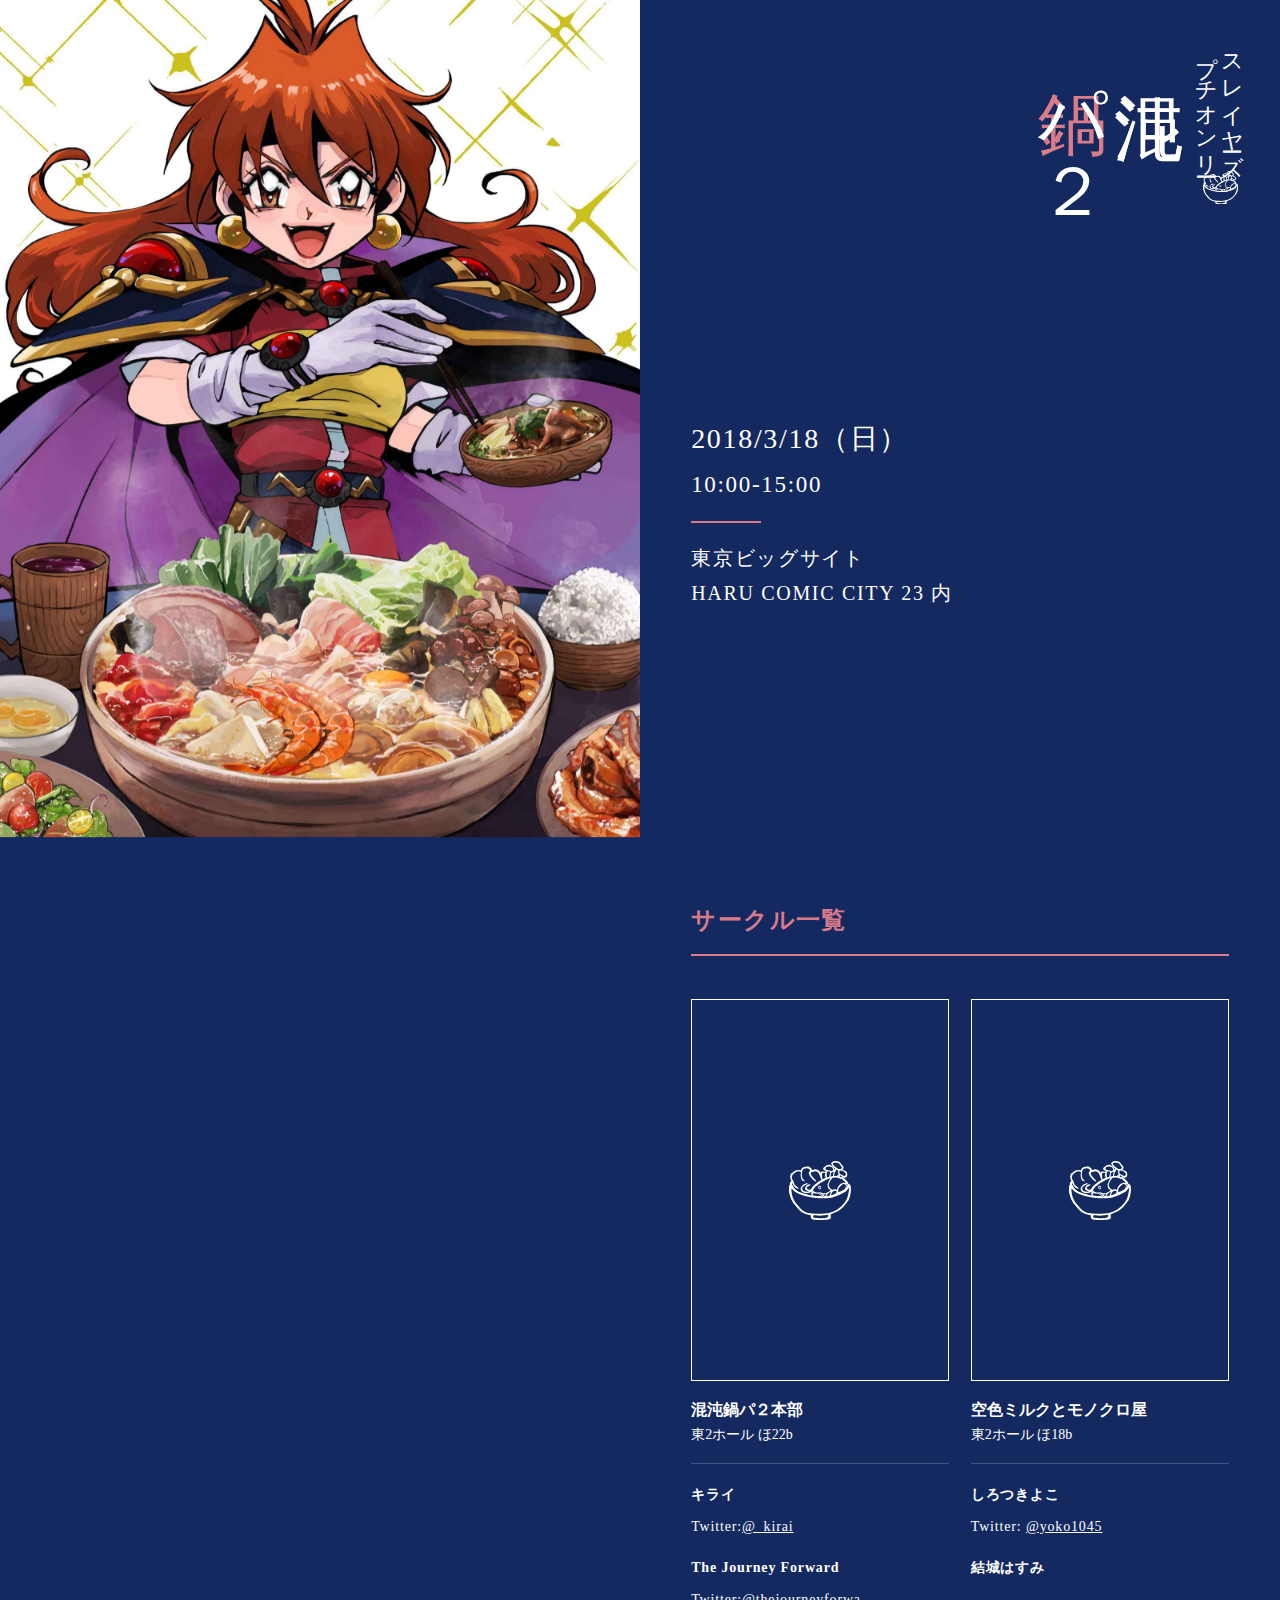
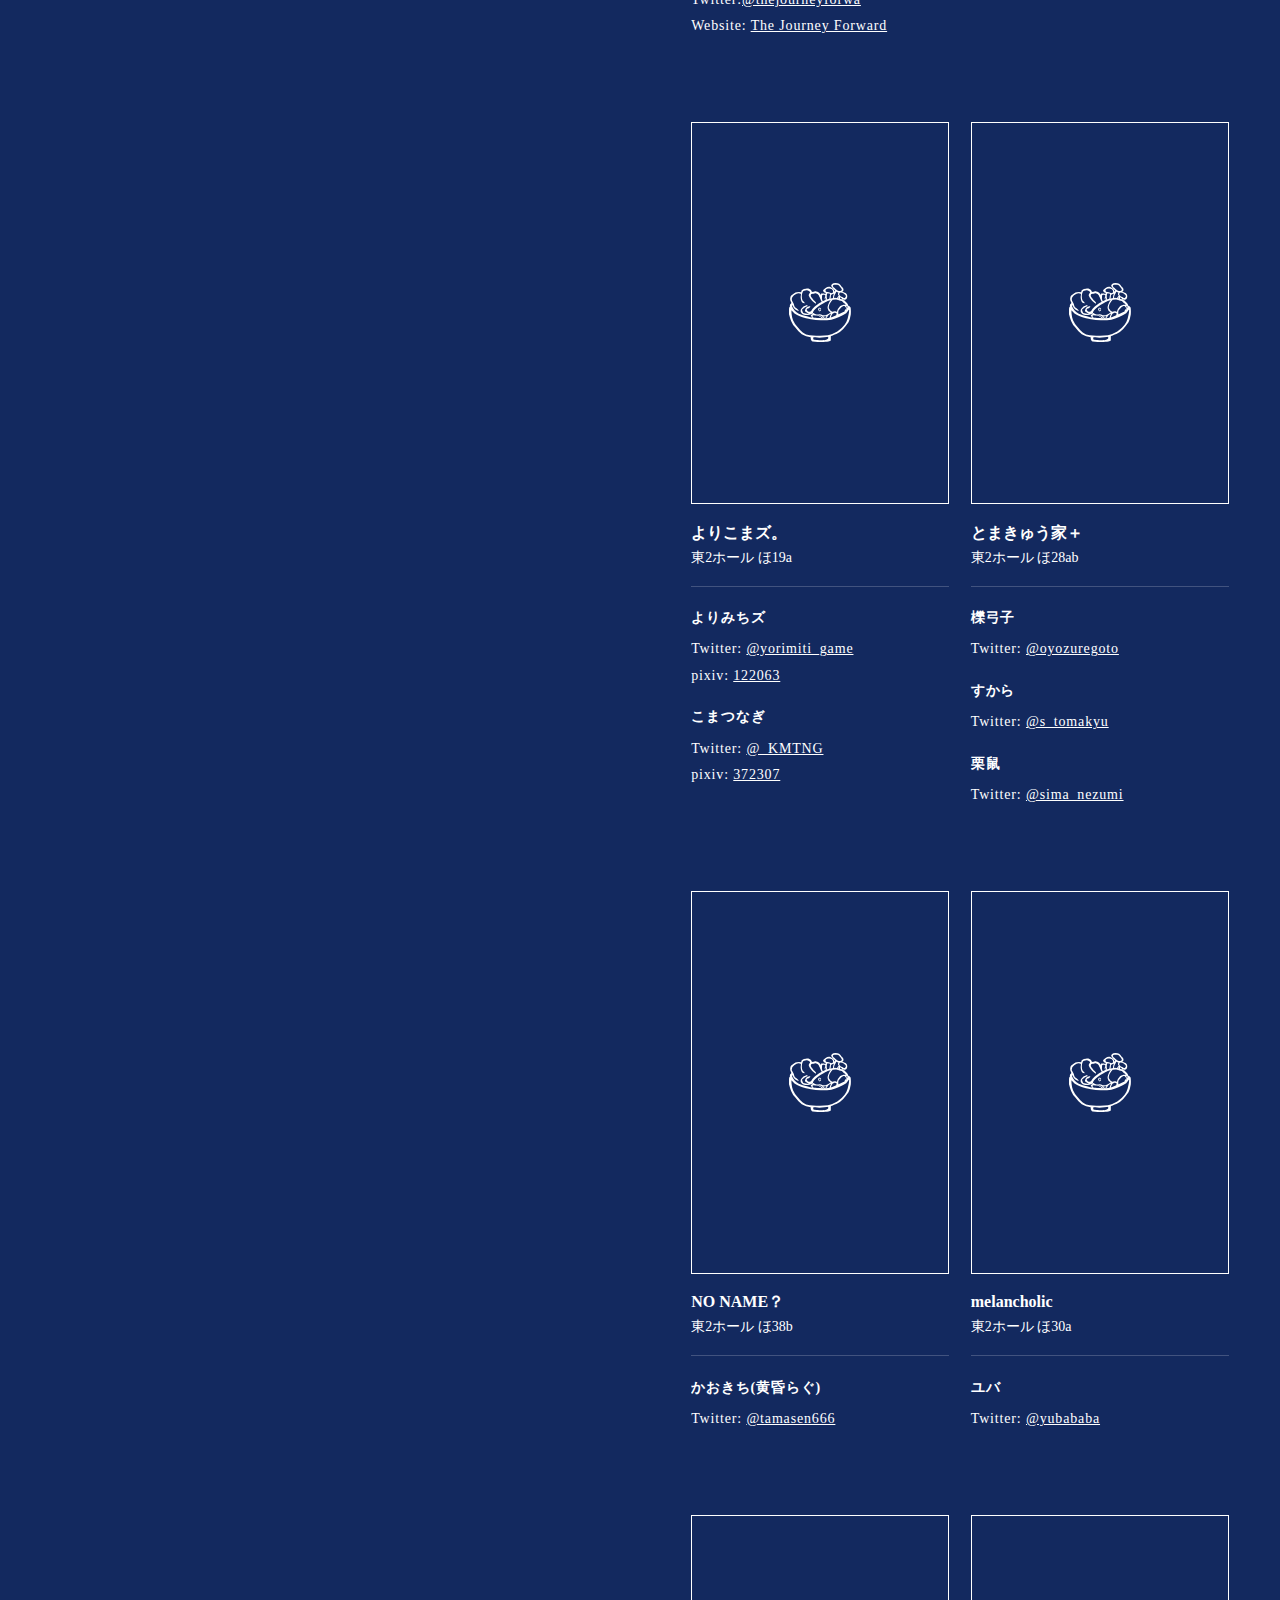
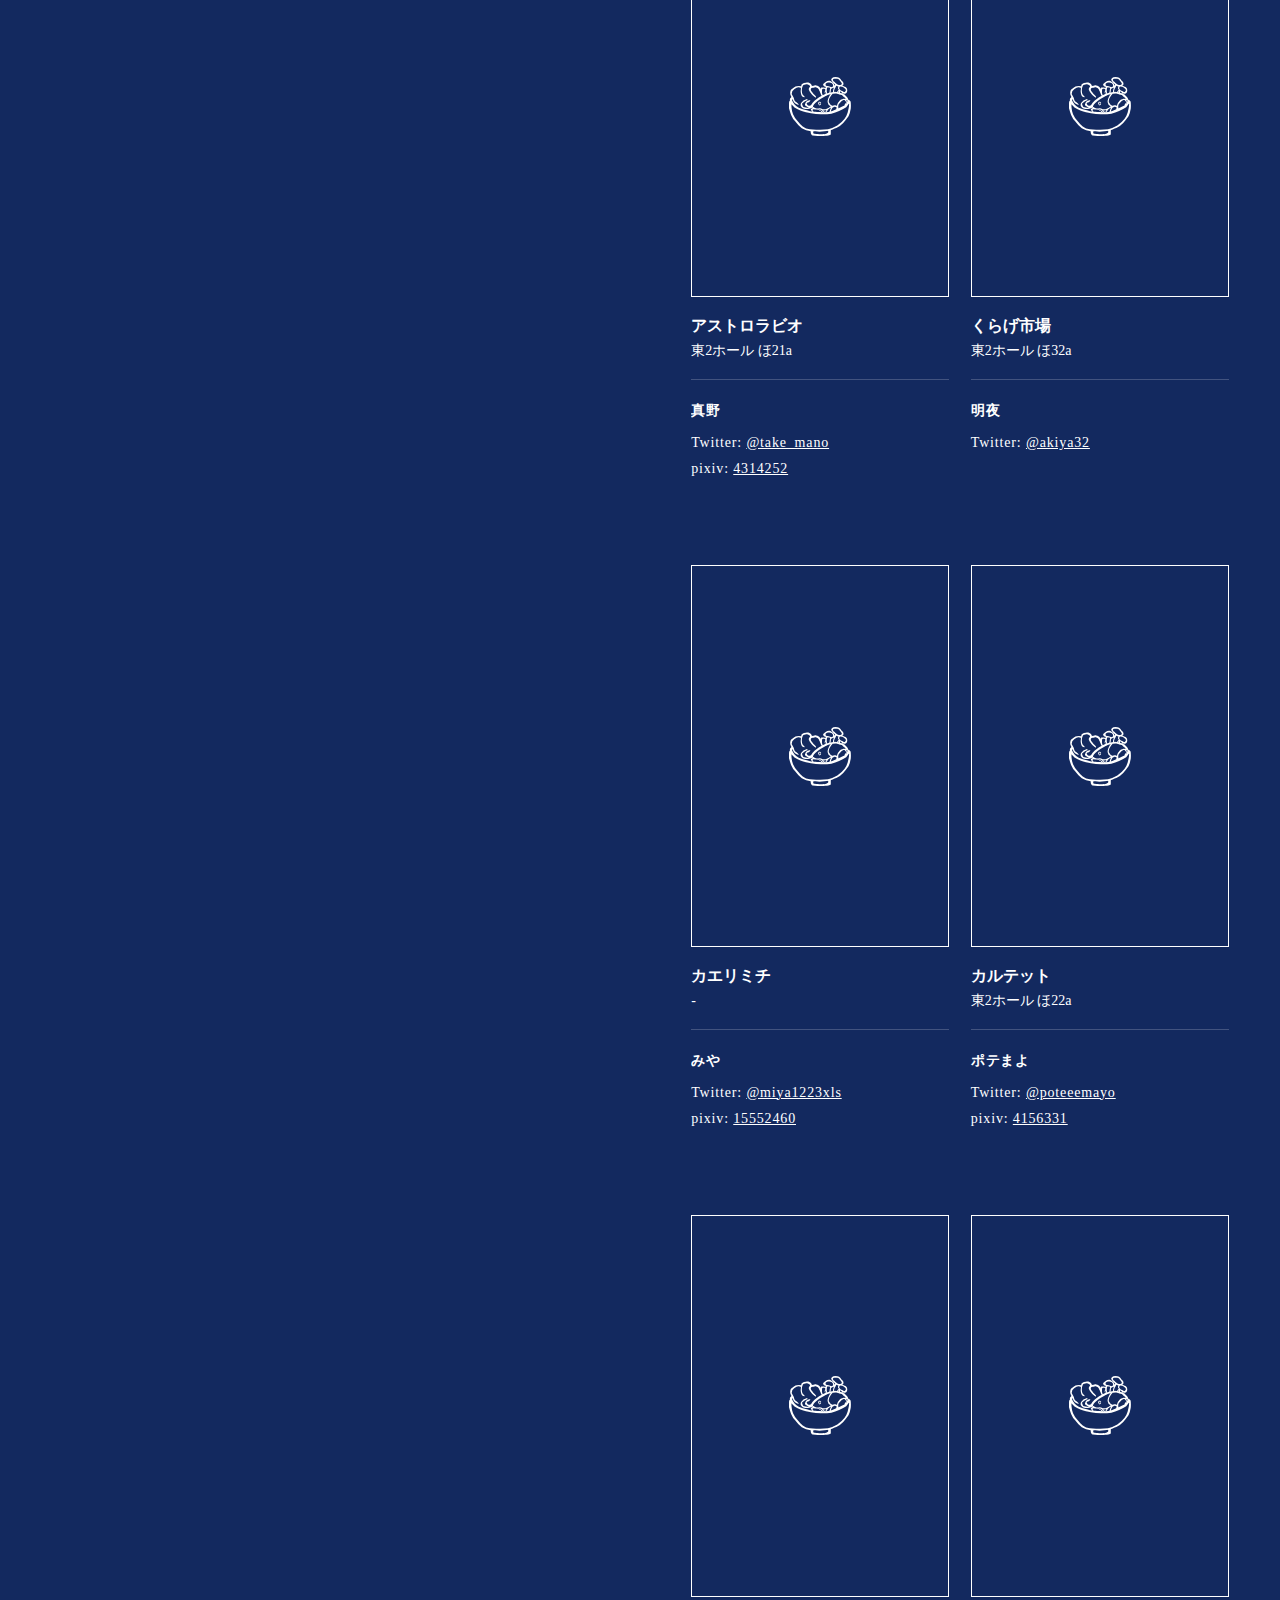
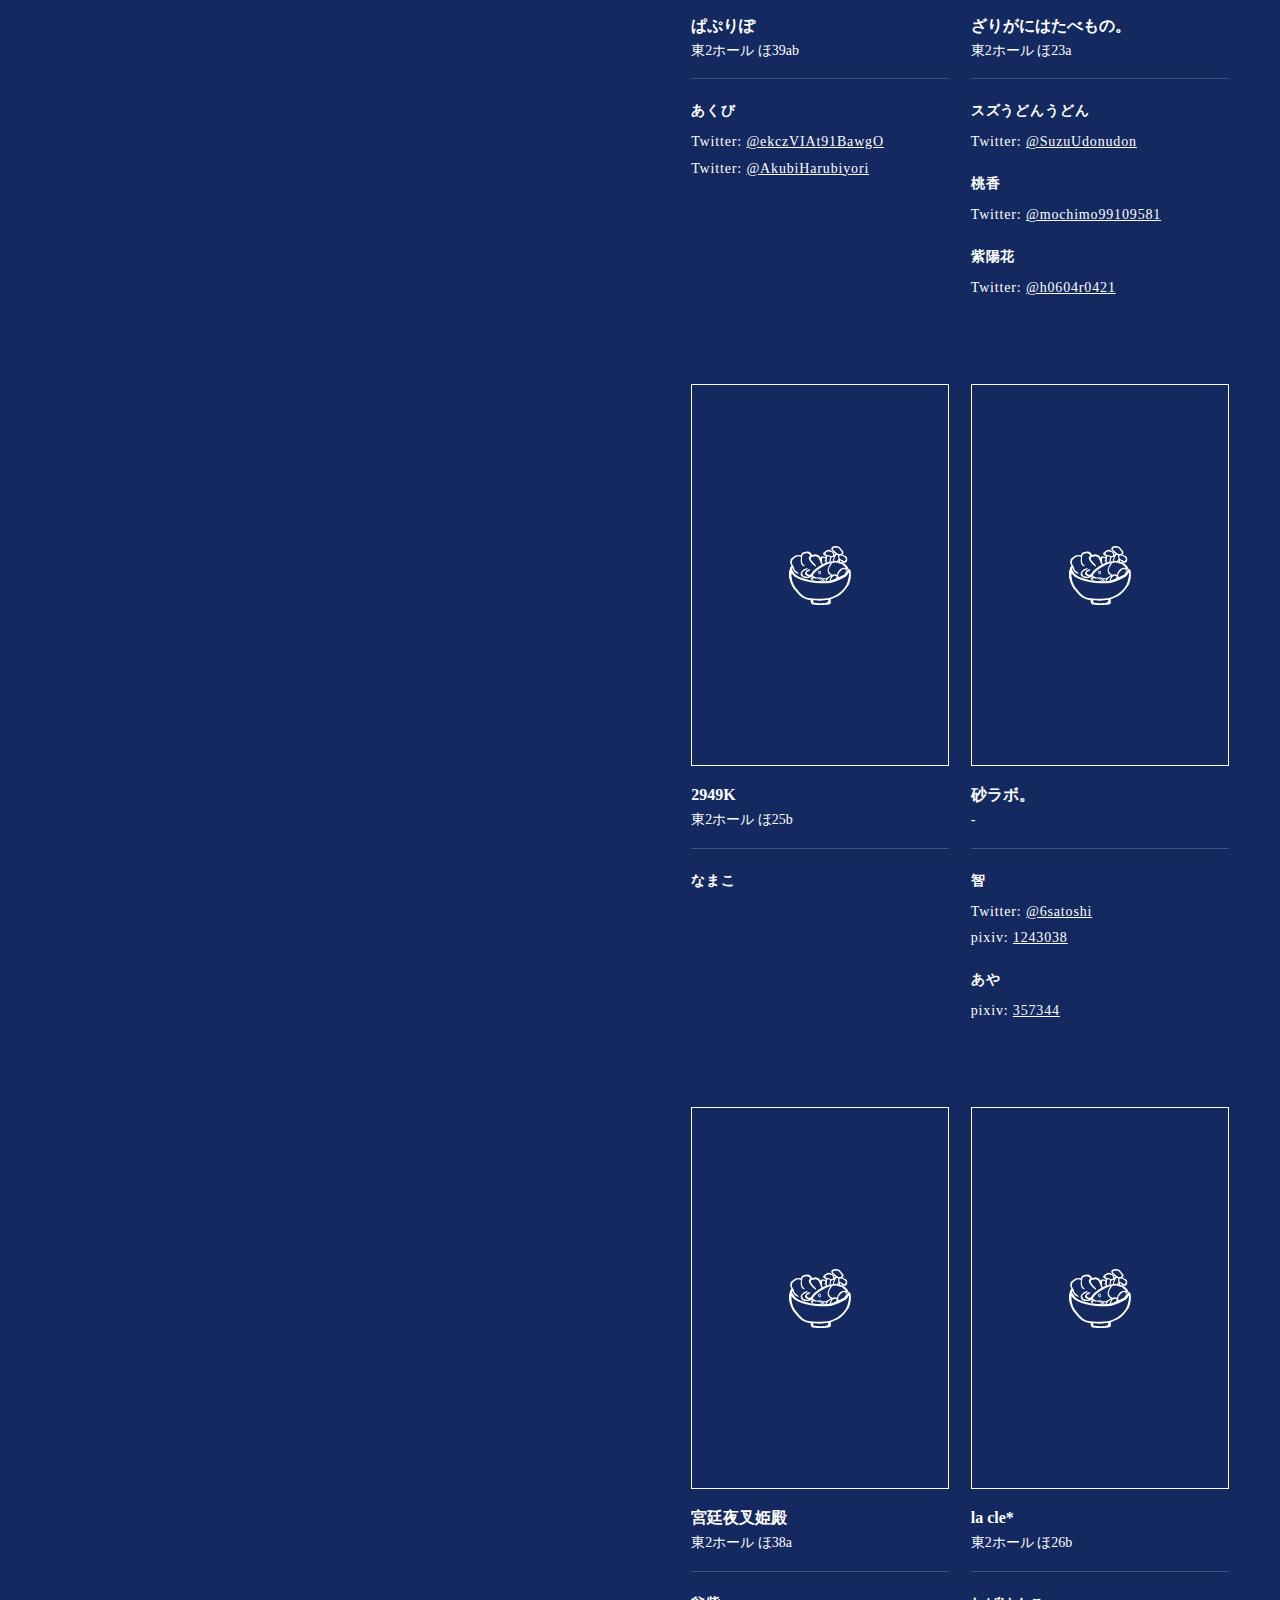
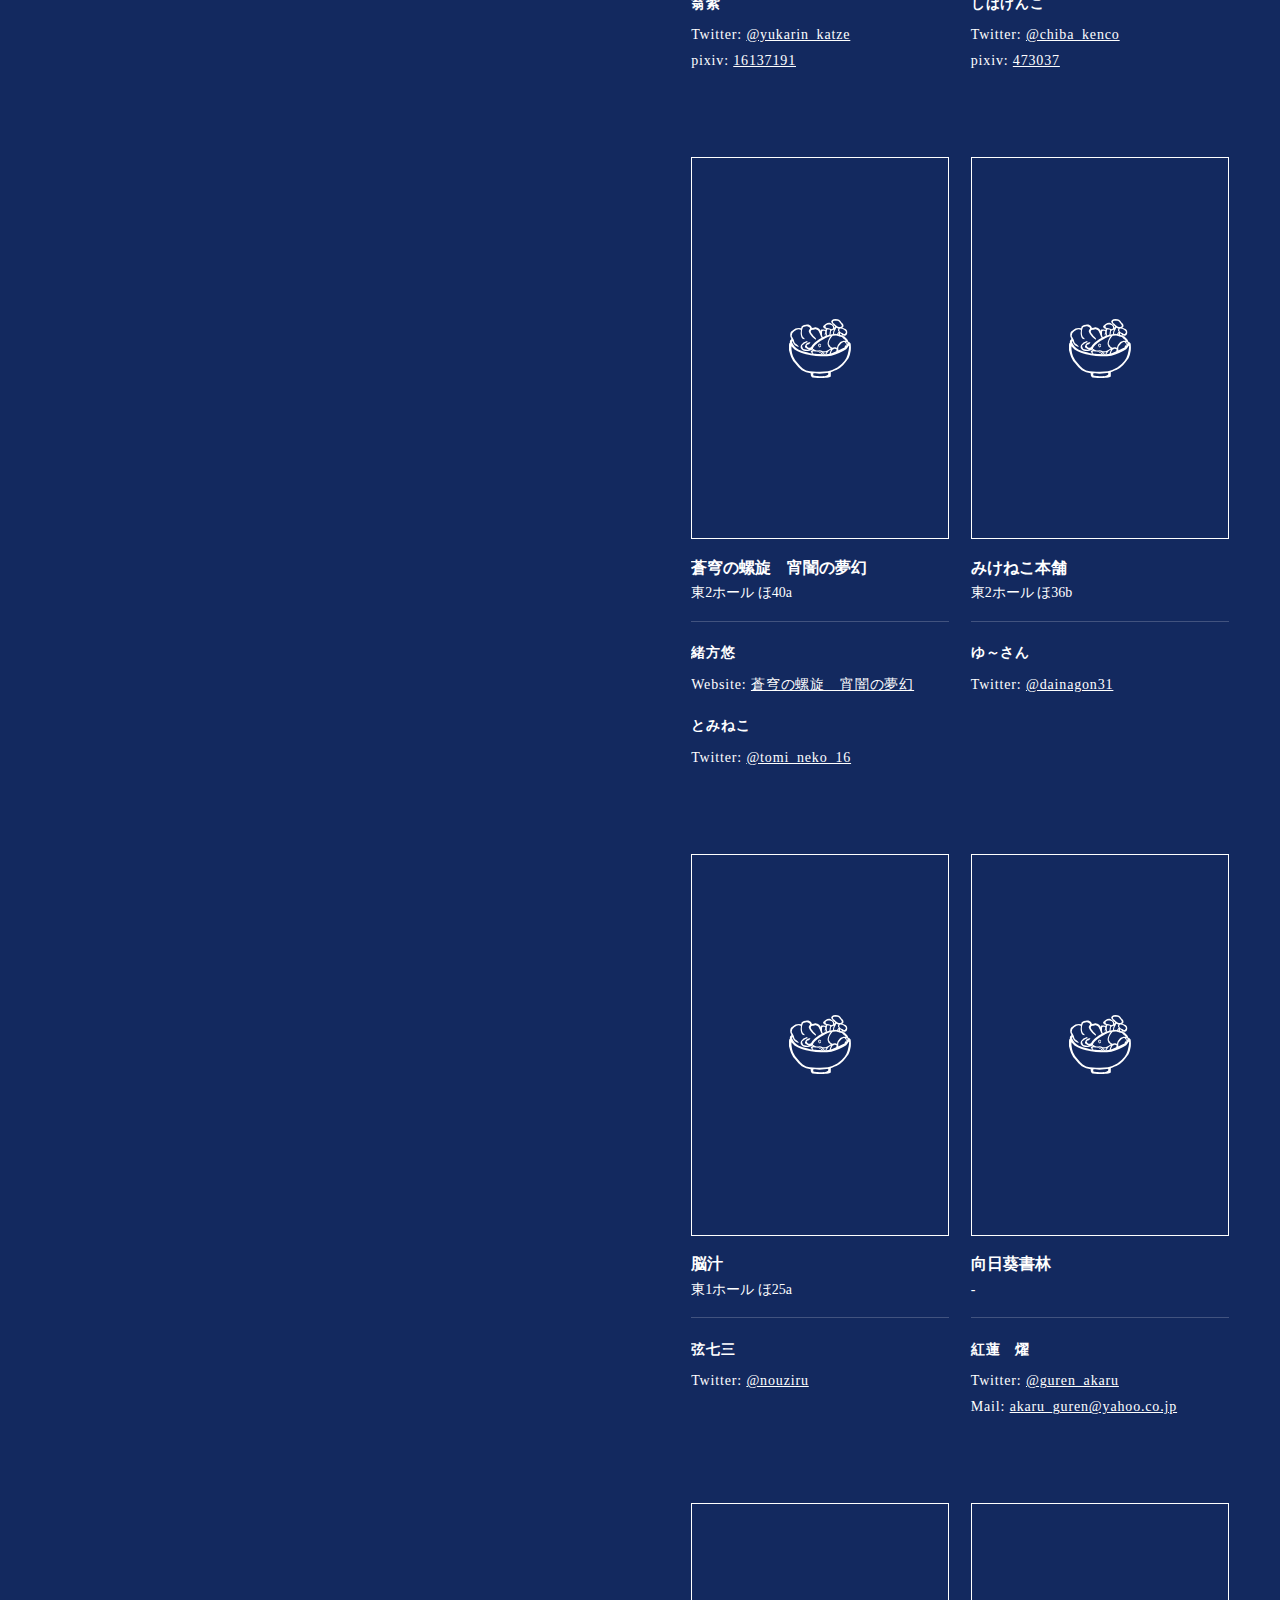
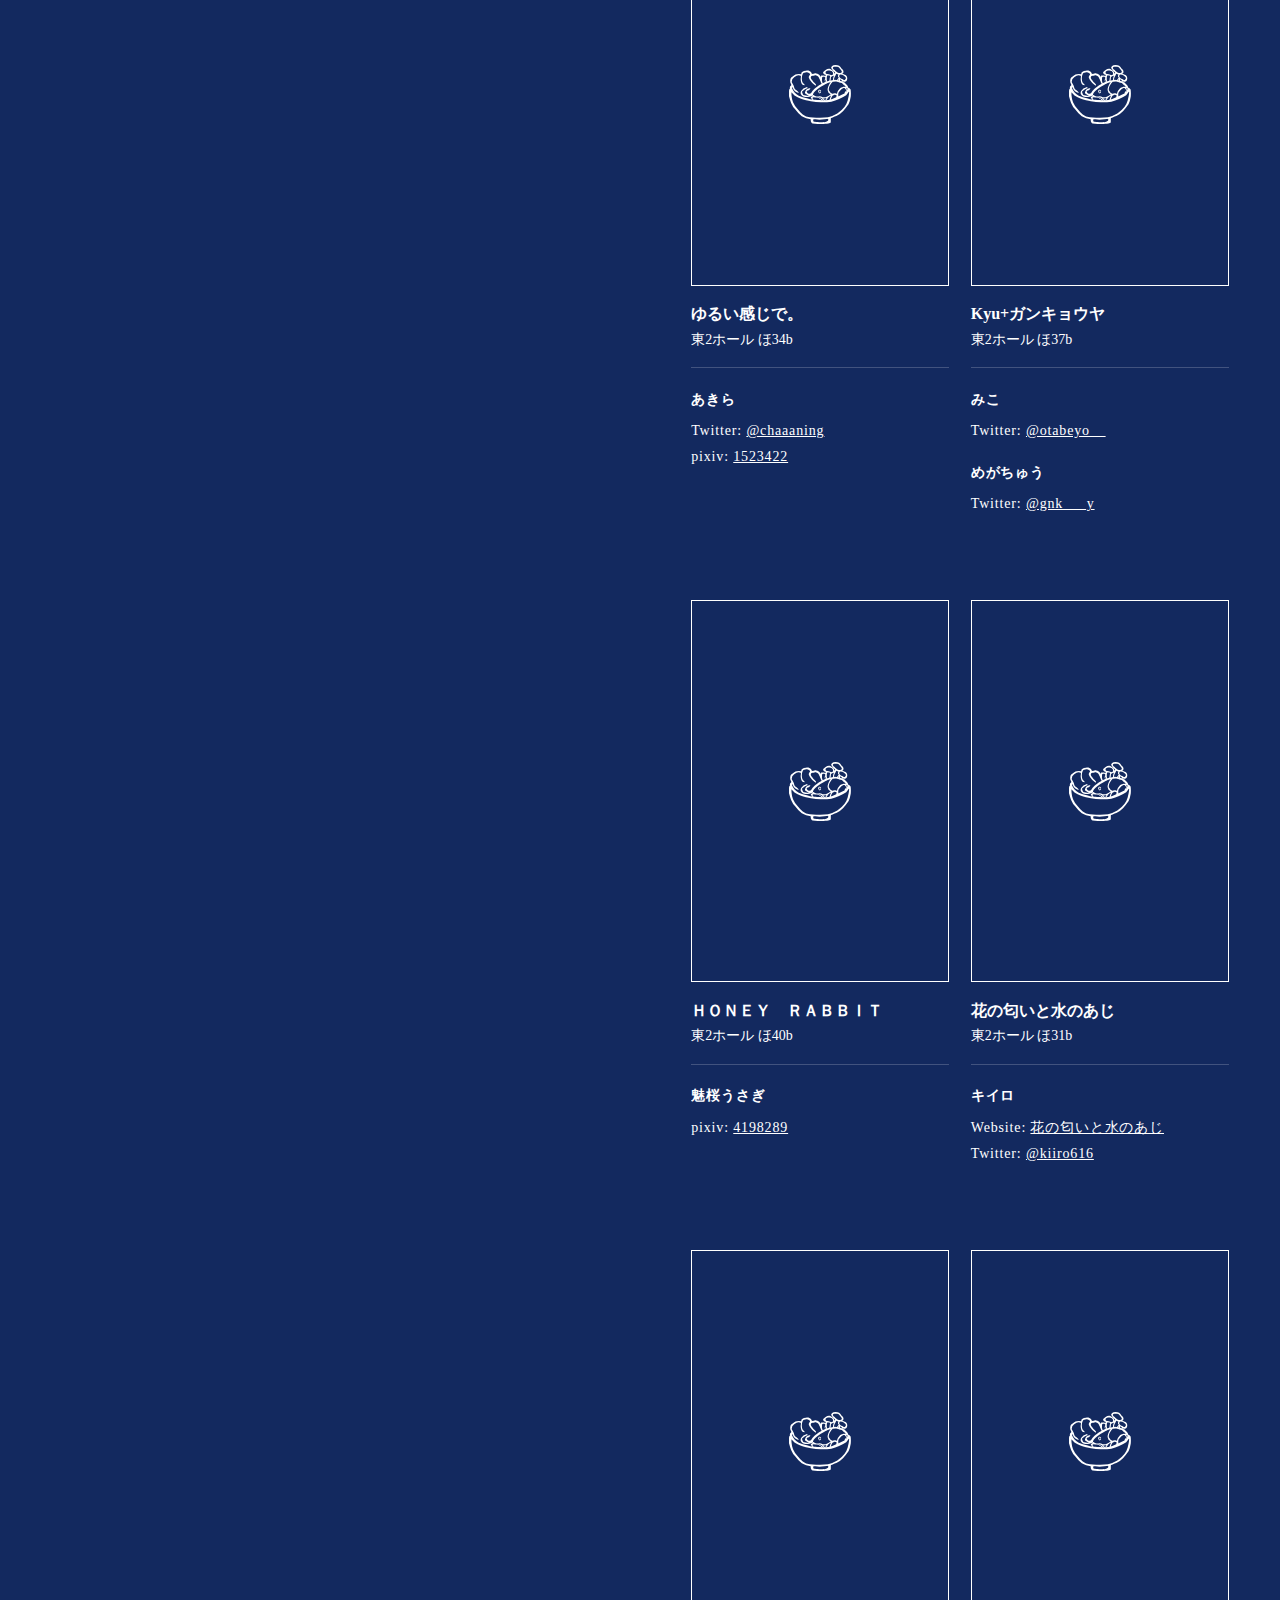
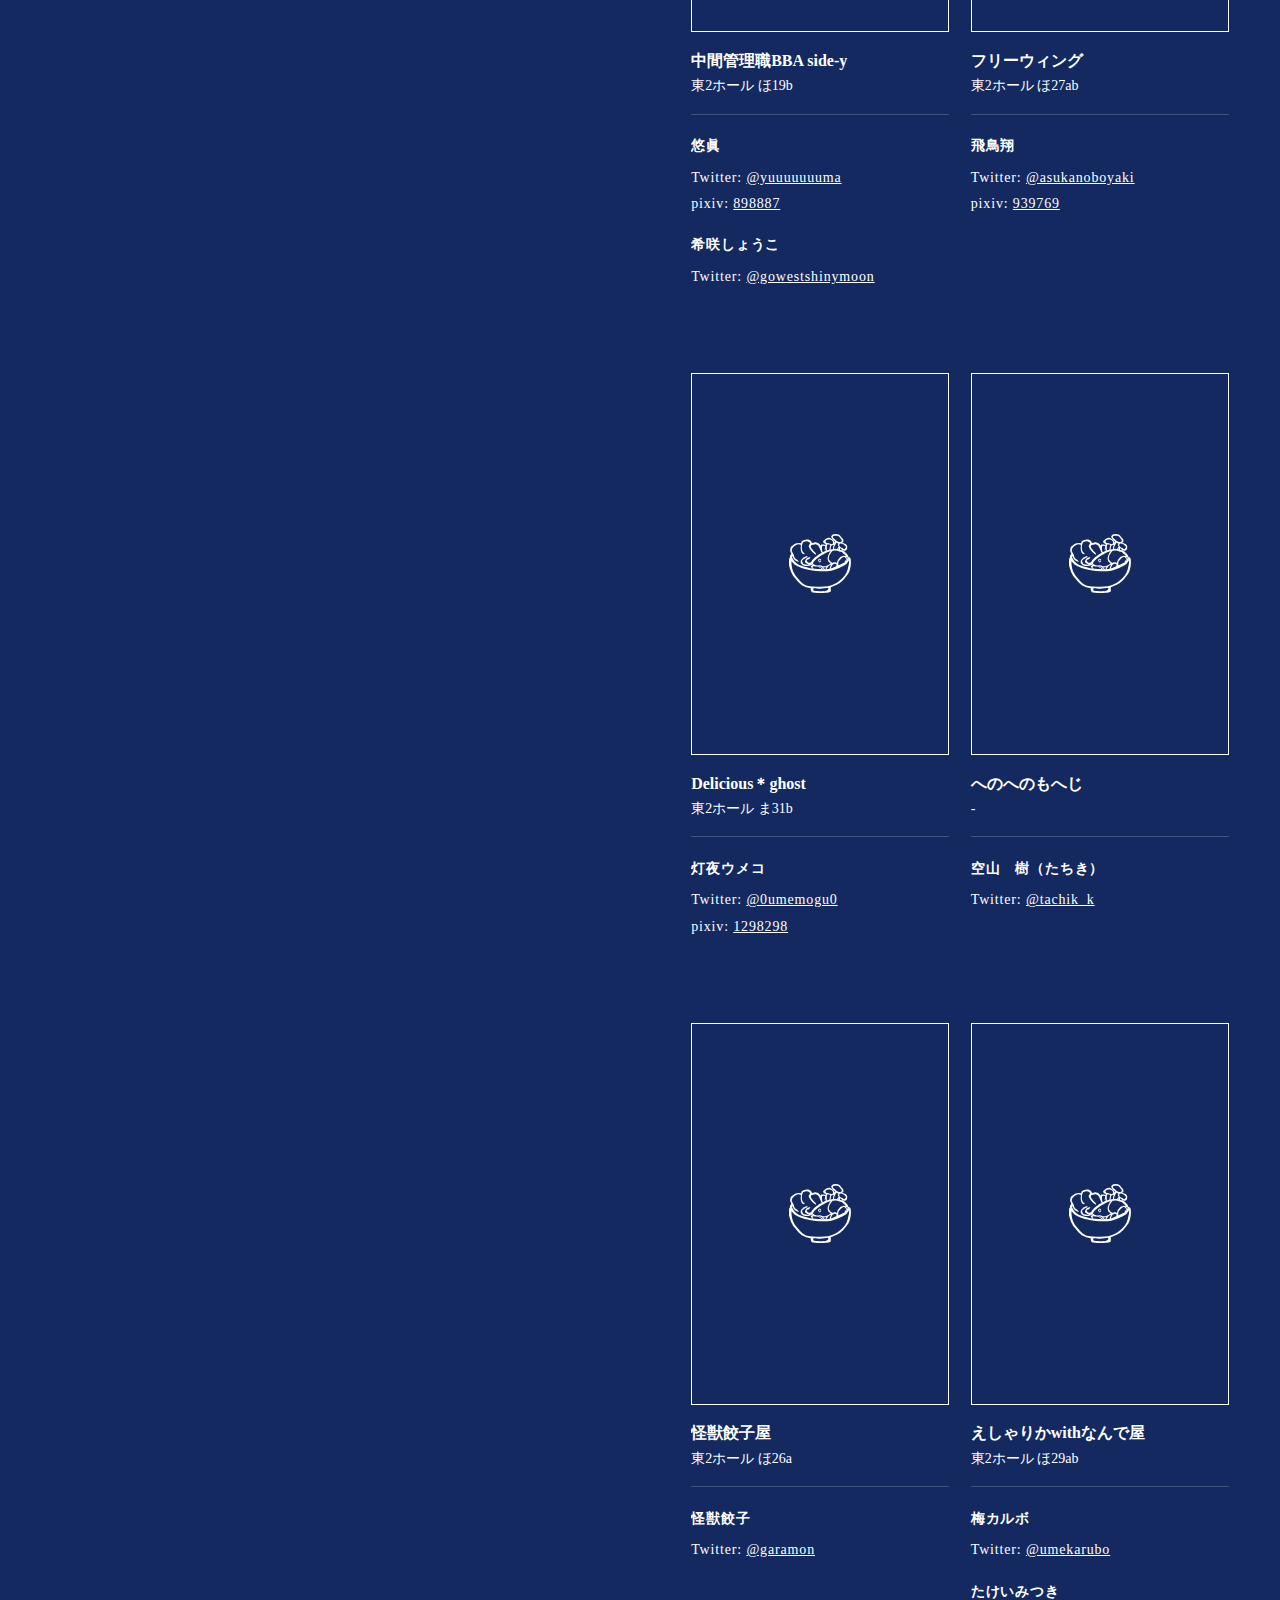
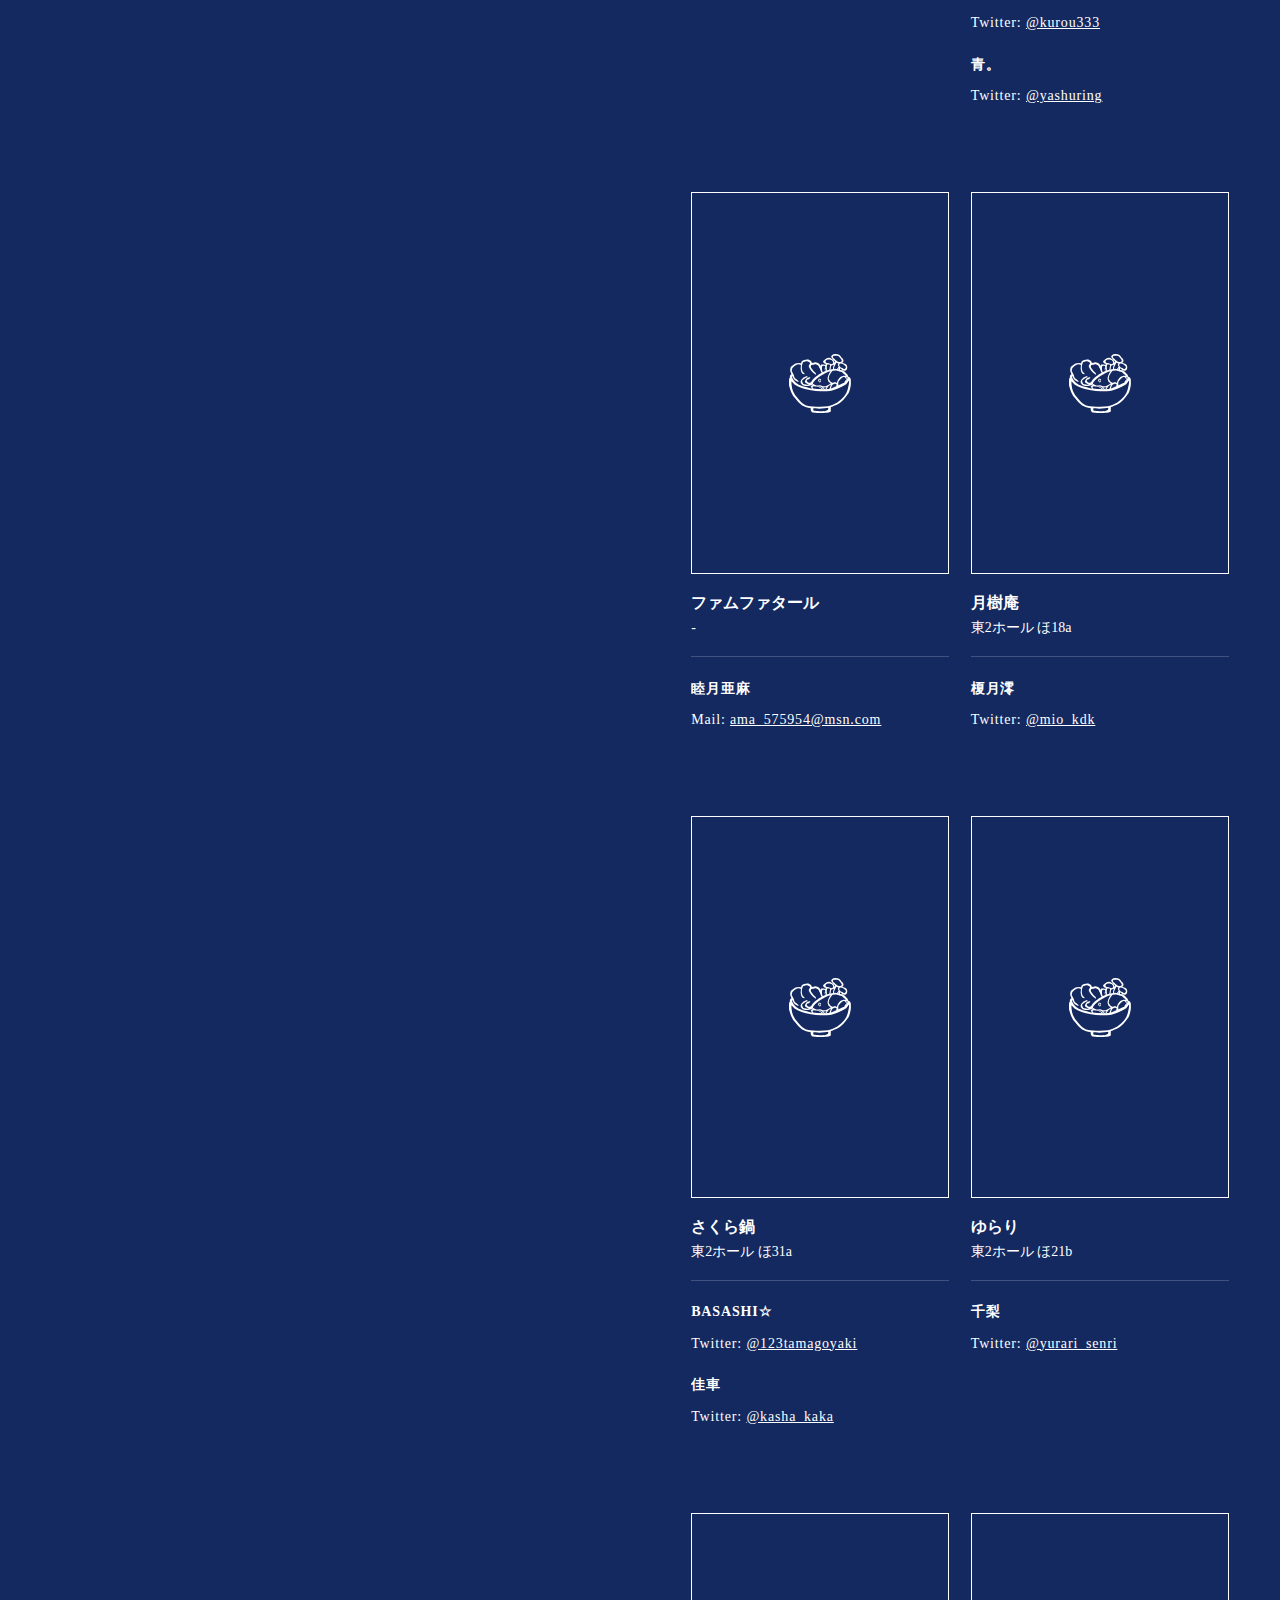
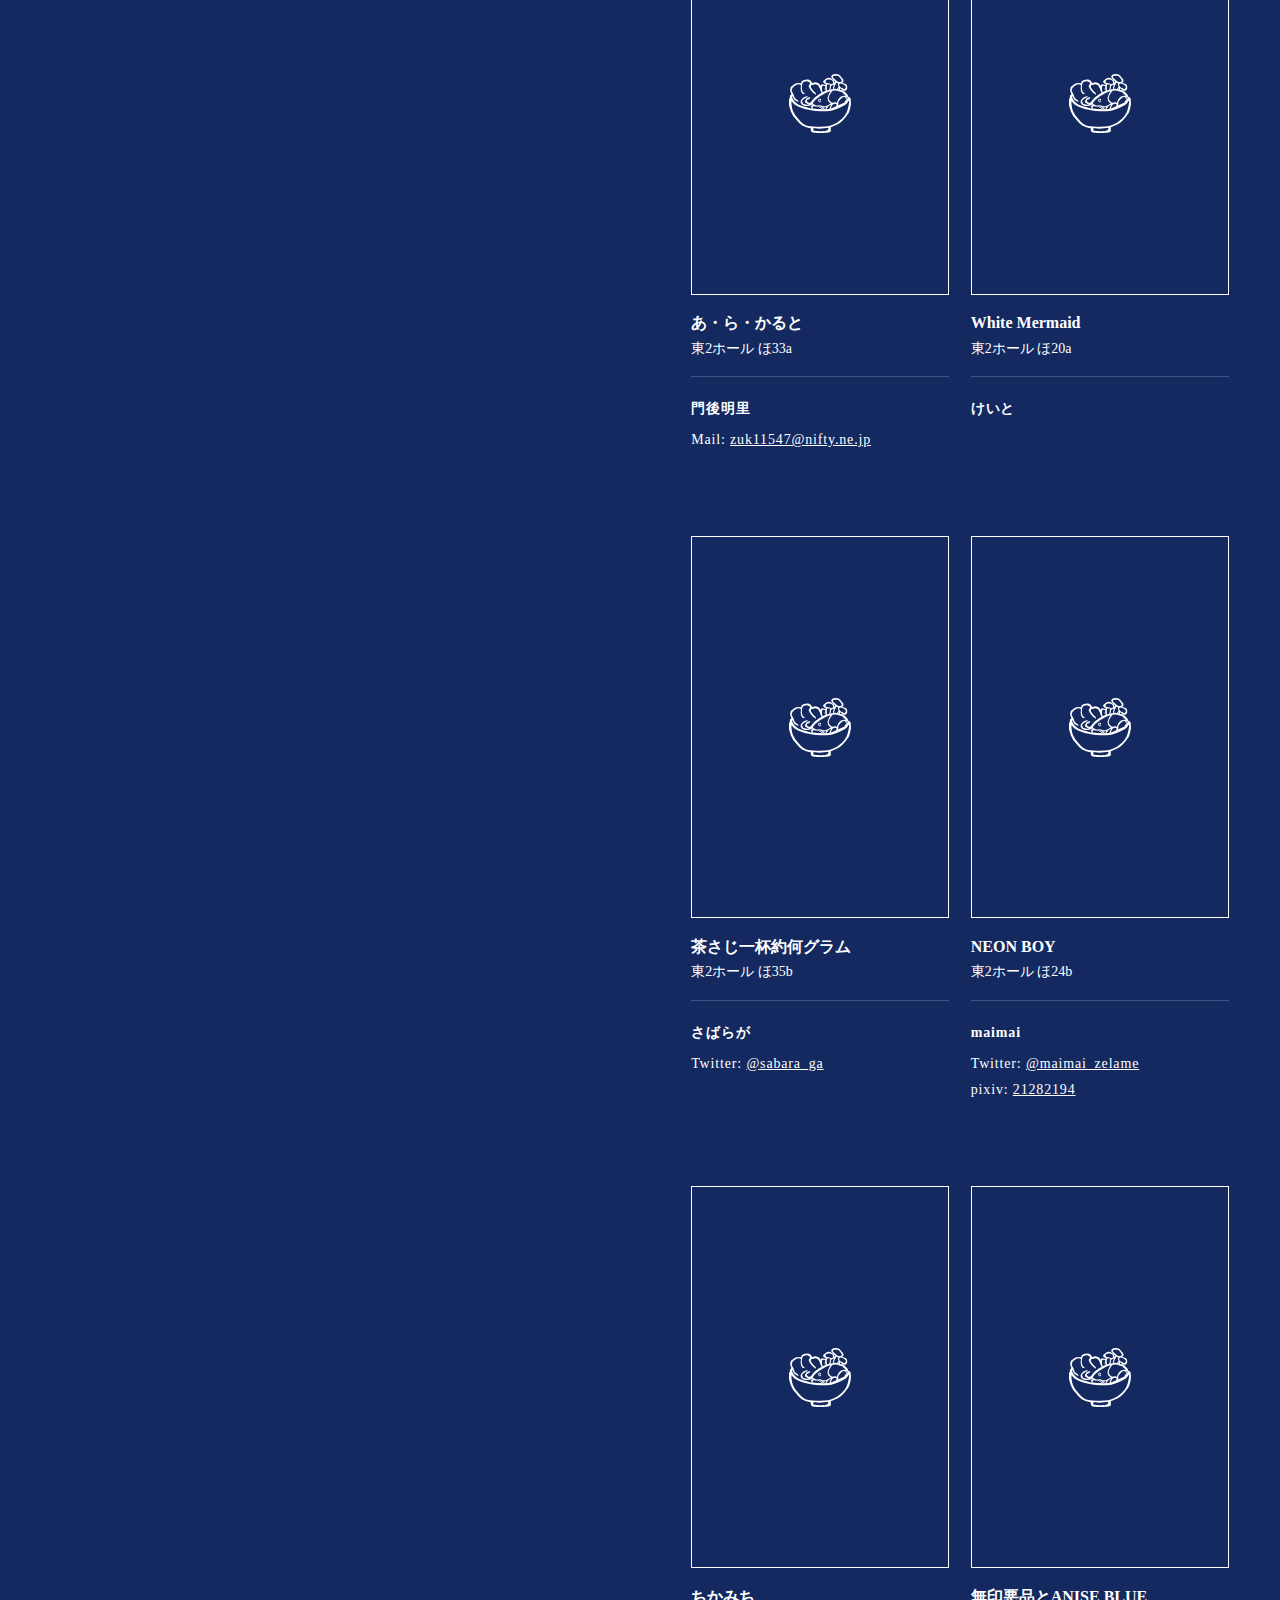
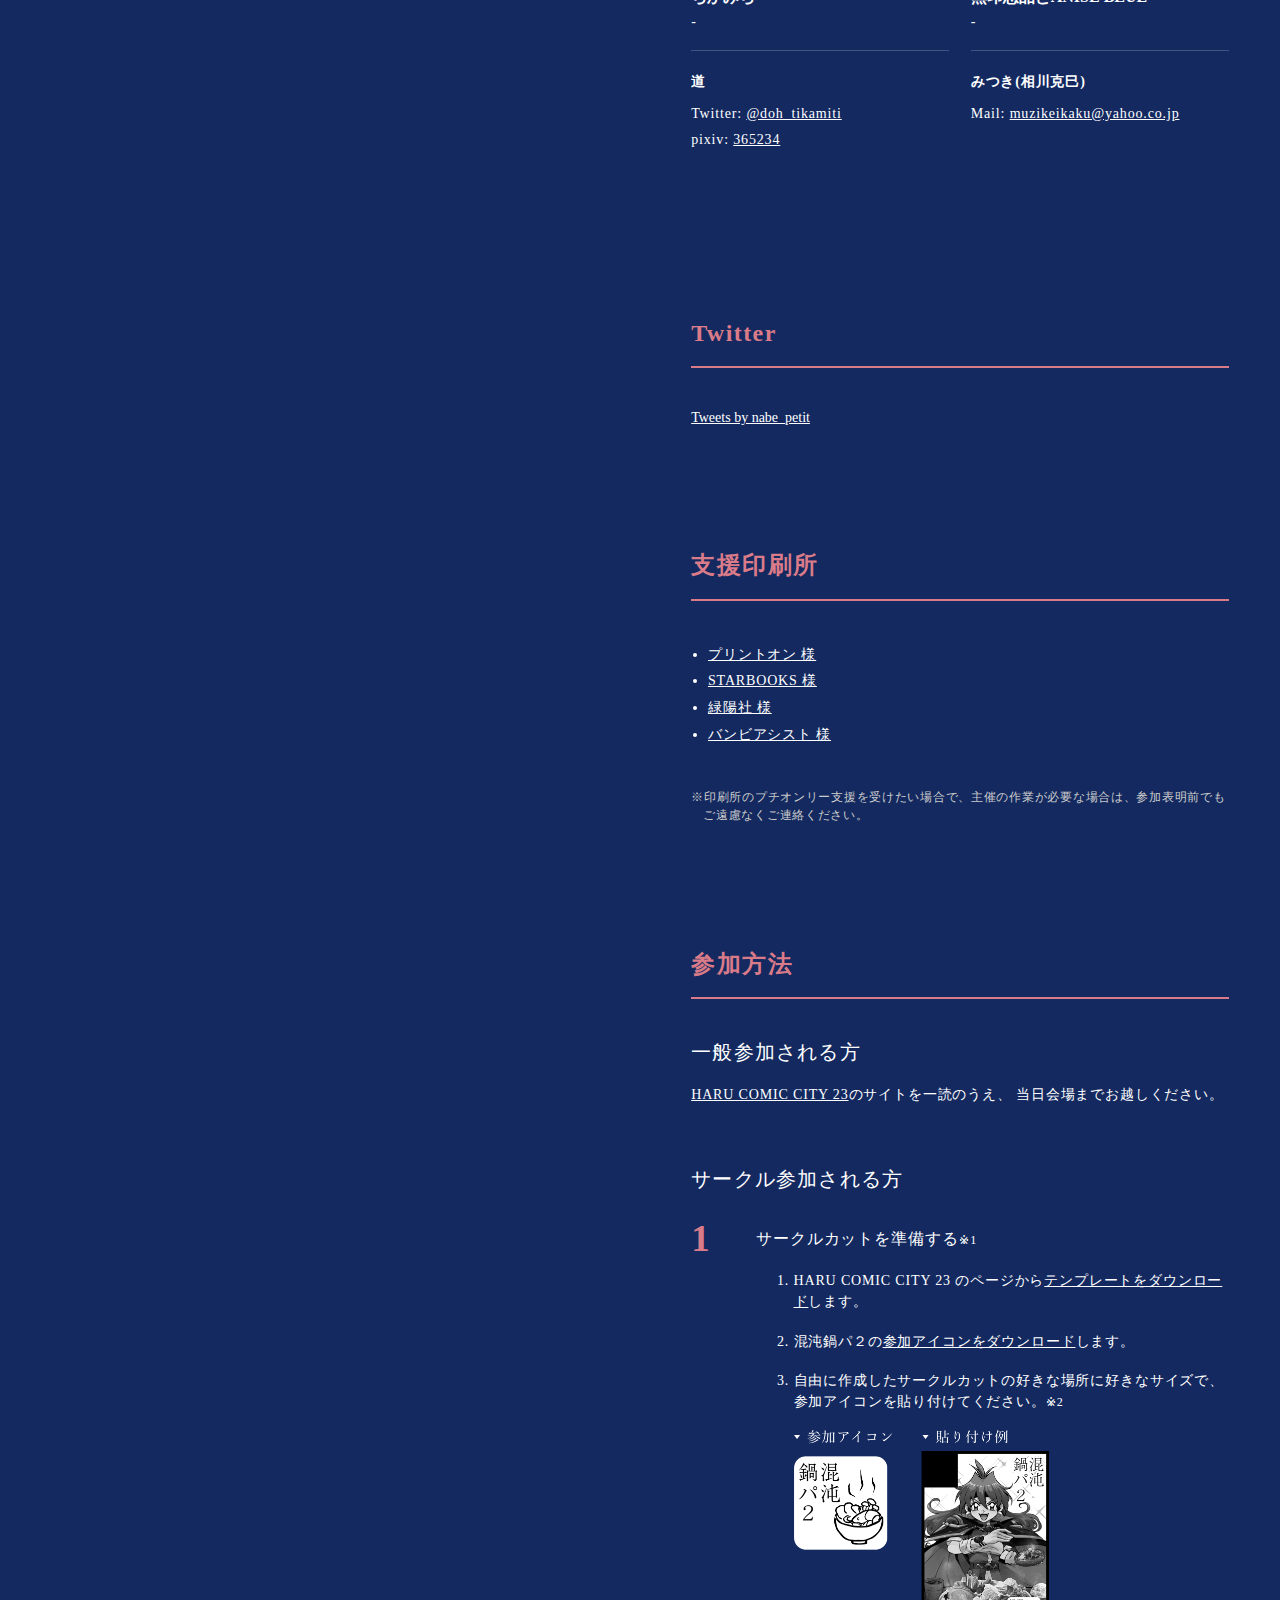
==== index.html @ 001c222b "2018年データ" ====
<!DOCTYPE html>
<html>
<head>
<!--[if IE]>
<meta http-equiv="X-UA-Compatible" content="IE=Edge,chrome=1">
<![endif]-->
<meta charset="utf-8">
<title>スレイヤーズプチオンリー『混沌鍋パ２』</title>
<meta name="keywords" content="スレイヤーズ,オンリー,プチ,アンソロジー">
<meta name="description" content="2018年3月18日（日)HARU COMIC CITY 23内で開催する、スレイヤーズプチオンリー『混沌鍋パ２』の告知サイトです。">
<meta name="viewport" content="width=device-width,initial-scale=1">
<meta name="format-detection" content="telephone=no">
<meta property="og:title" content="スレイヤーズプチオンリー『混沌鍋パ２』">
<meta property="og:type" content="website">
<meta property="og:url" content="http://party.kirai.info/">
<meta property="og:site_name" content="スレイヤーズプチオンリー『混沌鍋パ２』">
<meta property="og:description" content="2018年3月18日（日)HARU COMIC CITY 23内で開催する、スレイヤーズプチオンリー『混沌鍋パ２』の告知サイトです。">
<meta property="og:locale" content="ja_JP">
<meta name="twitter:card" content="summary_large_image">
<meta name="twitter:site" content="@nabe_petit">
<meta name="twitter:creator" content="@T_NEO2">
<meta name="twitter:title" content="スレイヤーズプチオンリー『混沌鍋パ２』">
<meta name="twitter:description" content="2018年3月18日（日)HARU COMIC CITY 23内で開催する、スレイヤーズプチオンリー『混沌鍋パ２』の告知サイトです。">
<meta name="twitter:image" content="http://party.kirai.info/assets/img/ogp.jpg">
<meta property="og:image" content="http://party.kirai.info/assets/img/ogp.jpg">
<link rel="mixi-check-image" type="image/jpeg" href="http://party.kirai.info/assets/img/ogp.jpg">
<link rel="stylesheet" type="text/css" href="/assets/css/home.min.css" media="all">
</head>
<body>

<h1 class="sitettl">
<span class="sitettl_cell">スレイヤーズ<br>プチオンリー<span class="sitettl_bowl"><svg xmlns="http://www.w3.org/2000/svg" viewBox="0 0 13.54 12.85"><path d="M2.1 6.12a2.06 2.06 0 0 1-.8-.38 2.34 2.34 0 0 1-.48-.8C.61 4.37.17 3.9.26 3.35s.18-.62.46-.79S1.29 2 1.7 2a5.51 5.51 0 0 1 .94 0c.08 0 0-.36.23-.48a1.3 1.3 0 0 1 .82-.29c.32 0 .43-.1.76.07s.47.34.5.55.56 0 .56 0 .14-.14.46 0 .45.09.67.33a4.29 4.29 0 0 1 .38.6c.14.2.25.31.14.55s-.1.27-.25.11-.4-.8-.56-.95-.57-.33-.77-.23-.62.05-.7.12a.59.59 0 0 0 0 .72c.25.25.38.52.58.69s.41.37.44.53 0 .21-.21.07a3 3 0 0 1-.65-.53 3.23 3.23 0 0 1-.72-1.09c-.09-.43.36-.62.28-.8s-.51-.5-.81-.39-.64.11-.77.3a2.12 2.12 0 0 0-.22 1.05 2.1 2.1 0 0 0 .2.95c.14.14.59.49.38.53A.7.7 0 0 1 2.71 4a3.73 3.73 0 0 1-.17-.89c0-.17.15-.73 0-.78a1 1 0 0 0-.89 0 2.43 2.43 0 0 0-.93.75 1 1 0 0 0 .07 1c.28.42.39 1.19.6 1.28A4.06 4.06 0 0 1 2 5.8c.13.09.1.32.1.32z"/><path d="M.18 4.8c0-.13.42-.58.57-.52s.3.35.24.44S.6 4.85.65 5a3.16 3.16 0 0 0 .57 1 3.27 3.27 0 0 0 .91.71 7.41 7.41 0 0 0 1.78.51 9.58 9.58 0 0 0 1.37.35c.53 0 1.83.11 2.33.12a5 5 0 0 0 1.84-.27c.4-.2 1.32-.56 1.74-.78s1-.31 1.19-.63a2.27 2.27 0 0 0 .36-.7c.05-.19.16-.43.33-.32s.37.14.41.51a6.7 6.7 0 0 1 0 1.42A5.76 5.76 0 0 1 13 8.55 15.29 15.29 0 0 1 11.84 10a5.39 5.39 0 0 1-1.5 1.13c-.41.14-1.2.47-1.56.6a15 15 0 0 1-2.13.17c-.44 0-1.42 0-1.91-.08a6.11 6.11 0 0 1-1.95-.67 6.52 6.52 0 0 1-1.4-1.46 4.41 4.41 0 0 1-.93-1.44A14.56 14.56 0 0 1 0 6.8a7.37 7.37 0 0 1 0-1.15c0-.3.2-.62.33-.57s.26.34.24.69a3.56 3.56 0 0 0 0 1 4.51 4.51 0 0 0 .31 1.37 4.43 4.43 0 0 0 .94 1.39A7.55 7.55 0 0 0 3 10.78a3.11 3.11 0 0 0 1.55.61 10.21 10.21 0 0 0 1.6.09 13.79 13.79 0 0 0 2.4-.09 9.48 9.48 0 0 0 2-.84 5.92 5.92 0 0 0 1.59-1.45 4.09 4.09 0 0 0 .67-1.37 13.56 13.56 0 0 0 .29-1.36c0-.31.08-.55 0-.57s-.27.33-.44.56l-.17.24a9.5 9.5 0 0 1-1.55.81A12.52 12.52 0 0 1 9.25 8a14.05 14.05 0 0 1-2.06.12 11 11 0 0 1-2.4-.21c-.56-.15-1.62-.36-2.16-.57a4.09 4.09 0 0 1-1.43-.67 4.23 4.23 0 0 1-.86-1.13 2.56 2.56 0 0 1-.16-.74z"/><path d="M4.77 12.24c0 .14.18.47.41.49a9.67 9.67 0 0 0 1.08.11h1c.25 0 1.08-.06 1.33-.1s.54-.08.54-.33v-.73c0-.21 0-.34-.19-.29s-.41 0-.43.22.2.34 0 .52a1.25 1.25 0 0 1-.9.31 5.19 5.19 0 0 1-1.34 0c-.49-.09-.85 0-.95-.18s.09-.53 0-.58-.47-.15-.55-.1 0 .66 0 .66zM3.92 4.77c.11.07.23.23.07.31a3.07 3.07 0 0 0-.73.35c-.22.2-.52.33-.38.57s.13.58.46.61a2.76 2.76 0 0 0 .78.07l.6-.15c.19 0-.38.22-.69 0s-.65-.29-.53-.59.16-.6.41-.68.75-.25.74-.14-.11.24-.33.36-.54 0-.44.31.2.44.45.45.42 0 .51-.12a3.5 3.5 0 0 1 .73-.94 10.93 10.93 0 0 1 1-.76 10.23 10.23 0 0 0 1-.56 2.65 2.65 0 0 1 1-.4c.43-.07.43-.13.82-.16a3.06 3.06 0 0 1 1.25 0 3.43 3.43 0 0 1 1 .32c.33.18.34.06.73.45s.41.41.51.65.14.51 0 .48-.31-.29-.35-.22.12.26.08.54-.12.64-.3.71-.31.09-.13-.23.41-.39.24-.65-.28-.42-.53-.32a1.76 1.76 0 0 0-.69.55c-.17.22-.38.28-.43.64s.06.45 0 .69-.26.48-.35.42 0-.14-.07-.35.16-.31 0-.39-.27-.19-.53-.08A.81.81 0 0 0 9.3 7a1.63 1.63 0 0 0-.18.62c0 .21-.27.56-.31.3s.13-.49.17-.75a.82.82 0 0 1 .23-.48c.06-.05-.25 0-.4.18s-.24.16-.39.43-.42.51-.47.43a.09.09 0 0 1 0-.06 1 1 0 0 1 .2-.43c.11-.16-.07 0-.27 0a.78.78 0 0 1-.42 0l.14.14c.14.14 0 0 .12.15s.2.29.14.32-.18-.08-.32-.2-.17-.28-.4-.39-.27-.23-.48-.2-.42 0-.13.07a3.54 3.54 0 0 1 .59.25c.1.08.27.12.28.26s-.06.26-.26.09-.1-.25-.37-.36-.22-.3-.71-.29-.68-.14-.79 0-.23 0-.1.22.17.22.22.3-.26.07-.37-.1a3.71 3.71 0 0 1-.25-.42c0-.08 0-.18.22-.23a.48.48 0 0 0 .28-.19 2.34 2.34 0 0 0-.47.16 1.75 1.75 0 0 1-1 .13 1.23 1.23 0 0 1-.8-.16c-.23-.21-.47-.37-.46-.64s0-.47.25-.66.38-.49.62-.49a2.15 2.15 0 0 0 .51-.23zm1.34 1.71c0 .1.09.06.09.06a1.87 1.87 0 0 0 .5.25 1.74 1.74 0 0 0 .78 0 1.82 1.82 0 0 1 .73.21c.23.07.24 0 .64 0a2.5 2.5 0 0 0 .69-.29c.19-.06.46-.31.4-.37a1 1 0 0 0-.34-.2c-.18-.06-.19-.31-.31-.62s.25-1.08.38-1.37.34-.33.21-.38-.52.15-.76.24-1 .58-1.33.72a8.8 8.8 0 0 0-1.2.94 1.69 1.69 0 0 0-.51.68.46.46 0 0 0 .03.13zm4.28-2.83a3.86 3.86 0 0 0-.54.73 1.61 1.61 0 0 0-.29.67c0 .21-.08.42.07.58s.19.38.34.44.19.2.32.18a1.43 1.43 0 0 1 .52-.1c.24 0 .49.16.52.13a1.94 1.94 0 0 1 .22-.65c.19-.25.39-.67.73-.75s.53-.17.68-.13.24.13.24 0a.69.69 0 0 0-.35-.38c-.21-.19-.3-.48-.74-.53s-.6-.27-1-.26a5.72 5.72 0 0 0-.72.07z"/><path d="M7.42 4.32A.86.86 0 0 1 7 3.87c-.08-.21-.3-.8-.18-1s.05-.55.26-.59a1.82 1.82 0 0 1 .54 0 .59.59 0 0 1 .29.09s.09.04.09-.08.06-.08 0-.11-.18 0-.32-.14-.29-.38-.2-.51A2.65 2.65 0 0 1 8 1.08a1.24 1.24 0 0 1 .9-.24 1.33 1.33 0 0 1 .46.25 2.39 2.39 0 0 1 .41.36 1.31 1.31 0 0 1 .17.35c0 .07.1.08.11 0s0-.18 0-.23a1.36 1.36 0 0 1-.46-.38C9.43.95 9.12.68 9.25.45A.72.72 0 0 1 9.7.06a2.37 2.37 0 0 1 .9 0 1.24 1.24 0 0 1 .64.35 3.63 3.63 0 0 0 .46.59.61.61 0 0 1 .2.51.39.39 0 0 1-.23.34c-.09 0-.14.07-.19.07s.15-.09.37.05.48.16.63.31a.75.75 0 0 1 .23.51 1 1 0 0 1-.06.52c-.08.09-.25.33-.4.33a1 1 0 0 1-.41-.06.31.31 0 0 1-.14-.11.63.63 0 0 0 0 .23c0 .11-.23.19-.22.09s.08-.31.08-.34a.3.3 0 0 0-.17-.19c-.09 0-.11-.08-.18-.15s-.08.14-.07.2a2.72 2.72 0 0 1 0 .33l-.38-.05.06-.26a.47.47 0 0 0 .08-.18c0-.1-.21.19-.23.26s-.07.23-.12.19-.14-.1-.1-.23a1.88 1.88 0 0 1 .22-.39l.14-.15s.07 0 0-.16a.36.36 0 0 1-.07-.42l.03-.25a.25.25 0 0 1-.24 0l-.28-.16s.09 0 0 .25-.16.28-.28.5a1.39 1.39 0 0 0-.14.52c0 .11 0 .42-.07.41a.16.16 0 0 1-.13-.14 2 2 0 0 1 0-.45c0-.14.08-.29.1-.39s.09-.23.09-.27-.09.12-.22.15-.25.14-.33.14-.11.09-.13.2 0 .15 0 .31a1.71 1.71 0 0 1-.14.4c0 .08-.25.15-.25.09s.11-.21.11-.35a3.24 3.24 0 0 1 .07-.49A1.39 1.39 0 0 1 9 2.47a.47.47 0 0 0-.2-.16 1.08 1.08 0 0 0-.33-.09.17.17 0 0 0-.13.11 1.24 1.24 0 0 0-.08.36 4.23 4.23 0 0 0 0 .53c0 .12.09.24 0 .37s-.16.35-.2.27 0-.23 0-.31v-.31c0-.09-.13.11-.12.19s0 .3-.07.2a.7.7 0 0 1-.06-.44c0-.13.17-.24.12-.4s-.13-.24-.27-.22-.33 0-.4.11a.38.38 0 0 0-.04.32c0 .08-.09.36 0 .54s.09.38.19.53a.19.19 0 0 1 .01.25zm.66-2.49c.14.08.2.16.29.14a3.29 3.29 0 0 1 .63.17c.23.06.18.07.34.07A.29.29 0 0 0 9.58 2a.41.41 0 0 0 0-.37 1.06 1.06 0 0 0-.28-.32 1 1 0 0 0-.5-.11 1.46 1.46 0 0 0-.32 0c-.14 0-.34.17-.45.26s0 .31 0 .31-.09-.02.05.06zM9.61.75a.85.85 0 0 0 .27.3c.1 0 .26.3.36.33s.14.16.27.19a3.5 3.5 0 0 0 .39.16 1.1 1.1 0 0 0 .48-.06c.12 0 .21-.15.15-.27a1.93 1.93 0 0 0-.22-.35A1.79 1.79 0 0 0 11 .63a.75.75 0 0 0-.5-.25 3.31 3.31 0 0 0-.63 0 .36.36 0 0 0-.27.18.78.78 0 0 0 .01.19zM11 2.3a.23.23 0 0 0 0 .24c.06.09.14.26.25.32s.34.16.4.21a1.14 1.14 0 0 0 .32.2.26.26 0 0 0 .28-.07c.05-.08.19-.14.16-.28s.06-.18-.21-.4a2.11 2.11 0 0 0-.56-.37c-.22-.1-.26-.14-.42-.06s-.11 0-.12 0a1 1 0 0 1-.1.21zM6.64 5.53s.15 0 .23.09 0 .18 0 .21a.44.44 0 0 1-.2.17c-.08 0-.07-.11-.09-.2a1.51 1.51 0 0 1 .06-.27zm0 .68c.12-.08.37-.15.35-.28s.06-.32 0-.39-.14-.17-.25-.17-.28 0-.31.12-.11.35 0 .44a3.91 3.91 0 0 0 .25.28z"/></svg></span><br></span>
<span class="sitettl_cell">混沌<br><span class="sitettl_nabe">鍋</span>パ２</span>
</h1>

<div class="bg"><img src="/assets/img/bg-1.jpg" alt=""></div>

<div class="wrap-1">

<div class="day">
<div class="wrap-2">
<ul>
<li class="day_day">2018/3/18（日）</li>
<li class="day_time">10:00-15:00</li>
<li class="day_place">東京ビッグサイト</li>
<li class="day_event"><a href="http://www.akaboo.jp/neo/event/p2084.html" target="_blank" rel="nofollow">HARU COMIC CITY 23</a> 内</li>
<li class="day_map"><iframe src="https://www.google.com/maps/embed?pb=!1m18!1m12!1m3!1d1621.4386578215888!2d139.79208241955658!3d35.63075087461151!2m3!1f0!2f0!3f0!3m2!1i1024!2i768!4f13.1!3m3!1m2!1s0x601889dc629d1e7b%3A0xa4d1509a76045a01!2z5p2x5Lqs44OT44OD44Kw44K144Kk44OI!5e0!3m2!1sja!2sjp!4v1502279773538" width="600" height="450" frameborder="0" style="border:0" allowfullscreen></iframe></li>
</ul>
</div>
</div>

<section class="section list">
<div class="wrap-2">
<h2>サークル一覧</h2>
<div class="list_wrap">
<table>
<thead>
<tr>
<th>サークルカット</th>
<th>サークル名</th>
<th>スペースNo.</th>
<th>メンバー</th>
</tr>
</thead>
<tbody>
<tr>
<td><div class="list_visual"><img src="./assets/img/cut/wrap.png" data-src="./assets/img/cut/22b.png" alt="" class="lazyload"></div></td>
<td>混沌鍋パ２本部</td>
<td>東2ホール ほ22b</td>
<td>
<dl>
<dt>キライ</dt>
<dd>Twitter:<a href="https://twitter.com/_kirai" target="_blank" rel="nofollow">@_kirai</a></dd>
</dl>
<dl>
<dt>The Journey Forward</dt>
<dd>Twitter:<a href="https://twitter.com/thejourneyforwa" target="_blank" rel="nofollow">@thejourneyforwa</a></dd>
<dd>Website: <a href="http://journeyforward.michikusa.jp/" target="_blank" rel="nofollow">The Journey Forward</a></dd>
</dl>
</td>
</tr>
<tr>
<td><div class="list_visual"><img src="./assets/img/cut/wrap.png" data-src="./assets/img/cut/18b.png" alt="" class="lazyload"></div></td>
<td>空色ミルクとモノクロ屋</td>
<td>東2ホール ほ18b</td>
<td>
<dl>
<dt>しろつきよこ</dt>
<li>Twitter: <a href="https://twitter.com/yoko1045" target="_blank" rel="nofollow">@yoko1045</a></li>
</dl>
<dl>
<dt>結城はすみ</dt>
</dl>
</td>
</tr>
<tr>
<td><div class="list_visual"><img src="./assets/img/cut/wrap.png" data-src="./assets/img/cut/19a.png" alt="" class="lazyload"></div></td>
<td>よりこまズ。</td>
<td>東2ホール ほ19a</td>
<td>
<dl>
<dt>よりみちズ</dt>
<dd>Twitter: <a href="https://twitter.com/yorimiti_game" target="_blank" rel="nofollow">@yorimiti_game</a></dd>
<dd>pixiv: <a href="https://www.pixiv.net/member.php?id=122063" target="_blank" rel="nofollow">122063</a></dd>
</dl>
<dl>
<dt>こまつなぎ</dt>
<dd>Twitter: <a href="https://twitter.com/_KMTNG" target="_blank" rel="nofollow">@_KMTNG</a></dd>
<dd>pixiv: <a href="https://www.pixiv.net/member.php?id=372307" target="_blank" rel="nofollow">372307</a></dd>
</dl>
</td>
</tr>
<tr>
<td><div class="list_visual"><img src="./assets/img/cut/wrap.png" data-src="./assets/img/cut/28ab.jpg" alt="" class="lazyload"></div></td>
<td>とまきゅう家＋</td>
<td>東2ホール ほ28ab</td>
<td>
<dl>
<dt>櫟弓子</dt>
<dd>Twitter: <a href="https://twitter.com/oyozuregoto" target="_blank" rel="nofollow">@oyozuregoto</a></dd>
</dl>
<dl>
<dt>すから</dt>
<dd>Twitter: <a href="https://twitter.com/s_tomakyu" target="_blank" rel="nofollow">@s_tomakyu</a></dd>
</dl>
<dl>
<dt>栗鼠</dt>
<dd>Twitter: <a href="https://twitter.com/sima_nezumi" target="_blank" rel="nofollow">@sima_nezumi</a></dd>
</dl>
</td>
</tr>
<tr>
<td><div class="list_visual"><img src="./assets/img/cut/wrap.png" data-src="./assets/img/cut/38b.jpg" alt="" class="lazyload"></div></td>
<td>NO NAME？</td>
<td>東2ホール ほ38b</td>
<td>
<dl>
<dt>かおきち(黄昏らぐ)</dt>
<dd>Twitter: <a href="https://twitter.com/tamasen666" target="_blank" rel="nofollow">@tamasen666</a></dd>
</dl>
</td>
<td>
<ul>
</ul>
</td>
</tr>
<tr>
<td><div class="list_visual"><img src="./assets/img/cut/wrap.png" data-src="./assets/img/cut/30a.png" alt="" class="lazyload"></div></td>
<td>melancholic</td>
<td>東2ホール ほ30a</td>
<td>
<dl>
<dt>ユバ</dt>
<dd>Twitter: <a href="https://twitter.com/yubababa" target="_blank" rel="nofollow">@yubababa</a></dd>
</dl>
</td>
</tr>
<tr>
<td><div class="list_visual"><img src="./assets/img/cut/wrap.png" data-src="./assets/img/cut/21a.png" alt="" class="lazyload"></div></td>
<td>アストロラビオ</td>
<td>東2ホール ほ21a</td>
<td>
<dl>
<dt>真野</dt>
<dd>Twitter: <a href="https://twitter.com/take_mano" target="_blank" rel="nofollow">@take_mano</a></dd>
<dd>pixiv: <a href="https://www.pixiv.net/member.php?id=4314252" target="_blank" rel="nofollow">4314252</a></dd>
</dl>
</td>
</tr>
<tr>
<td><div class="list_visual"><img src="./assets/img/cut/wrap.png" data-src="./assets/img/cut/32a.png" alt="" class="lazyload"></div></td>
<td>くらげ市場</td>
<td>東2ホール ほ32a</td>
<td>
<dl>
<dt>明夜</dt>
<dd>Twitter: <a href="https://twitter.com/akiya32" target="_blank" rel="nofollow">@akiya32</a></dd>
</dl>
</td>
</tr>
<tr>
<td><div class="list_visual"><img src="./assets/img/cut/wrap.png" data-src="./assets/img/cut/kaerimichi.png" alt="" class="lazyload"></div></td>
<td>カエリミチ</td>
<td>-</td>
<td>
<dl>
<dt>みや</dt>
<dd>Twitter: <a href="https://twitter.com/miya1223xls" target="_blank" rel="nofollow">@miya1223xls</a></dd>
<dd>pixiv: <a href="https://www.pixiv.net/member.php?id=15552460" target="_blank" rel="nofollow">15552460</a></dd>
</dl>
</td>
</tr>
<tr>
<td><div class="list_visual"><img src="./assets/img/cut/wrap.png" data-src="./assets/img/cut/22a.png" alt="" class="lazyload"></div></td>
<td>カルテット</td>
<td>東2ホール ほ22a</td>
<td>
<dl>
<dt>ポテまよ</dt>
<dd>Twitter: <a href="https://twitter.com/poteeemayo" target="_blank" rel="nofollow">@poteeemayo</a></dd>
<dd>pixiv: <a href="https://www.pixiv.net/member.php?id=4156331" target="_blank" rel="nofollow">4156331</a></dd>
</dl>
</td>
</tr>
<tr>
<td><div class="list_visual"><img src="./assets/img/cut/wrap.png" data-src="./assets/img/cut/39ab.jpg" alt="" class="lazyload"></div></td>
<td>ぱぷりぽ</td>
<td>東2ホール ほ39ab</td>
<td>
<dl>
<dt>あくび</dt>
<dd>Twitter: <a href="https://twitter.com/ekczVIAt91BawgO" target="_blank" rel="nofollow">@ekczVIAt91BawgO</a></dd>
<dd>Twitter: <a href="https://twitter.com/AkubiHarubiyori" target="_blank" rel="nofollow">@AkubiHarubiyori</a></dd>
</dl>
</td>
</tr>
<tr>
<td><div class="list_visual"><img src="./assets/img/cut/wrap.png" data-src="./assets/img/cut/23a.png" alt="" class="lazyload"></div></td>
<td>ざりがにはたべもの。</td>
<td>東2ホール ほ23a</td>
<td>
<dl>
<dt>スズうどんうどん</dt>
<dd>Twitter: <a href="https://twitter.com/SuzuUdonudon" target="_blank" rel="nofollow">@SuzuUdonudon</a></dd>
</dl>
<dl>
<dt>桃香</dt>
<dd>Twitter: <a href="https://twitter.com/mochimo99109581" target="_blank" rel="nofollow">@mochimo99109581</a></dd>
</dl>
<dl>
<dt>紫陽花</dt>
<dd>Twitter: <a href="https://twitter.com/h0604r0421" target="_blank" rel="nofollow">@h0604r0421</a></dd>
</dl>
</td>
</tr>
<tr>
<td><div class="list_visual"><img src="./assets/img/cut/wrap.png" data-src="./assets/img/cut/25b.png" alt="" class="lazyload"></div></td>
<td>2949K</td>
<td>東2ホール ほ25b</td>
<td>
<dl>
<dt>なまこ</dt>
</dl></td>
<td>
</td>
</tr>
<tr>
<td><div class="list_visual"><img src="./assets/img/cut/wrap.png" data-src="./assets/img/cut/sunalab.png" alt="" class="lazyload"></div></td>
<td>砂ラボ。</td>
<td>-</td>
<td>
<dl>
<dt>智</dt>
<dd>Twitter: <a href="https://twitter.com/6satoshi" target="_blank" rel="nofollow">@6satoshi</a></dd>
<dd>pixiv: <a href="https://www.pixiv.net/member.php?id=1243038" target="_blank" rel="nofollow">1243038</a></dd>
</dl>
<dl>
<dt>あや</dt>
<dd>pixiv: <a href="https://www.pixiv.net/member.php?id=357344" target="_blank" rel="nofollow">357344</a></dd>
</dl>
</td>
</tr>
<tr>
<td><div class="list_visual"><img src="./assets/img/cut/wrap.png" data-src="./assets/img/cut/38a.jpg" alt="" class="lazyload"></div></td>
<td>宮廷夜叉姫殿</td>
<td>東2ホール ほ38a</td>
<td>
<dl>
<dt>翁紫</dt>
<dd>Twitter: <a href="https://twitter.com/yukarin_katze" target="_blank" rel="nofollow">@yukarin_katze</a></dd>
<dd>pixiv: <a href="https://www.pixiv.net/member.php?id=16137191" target="_blank" rel="nofollow">16137191</a></dd>
</dl>
</td>
</tr>
<tr>
<td><div class="list_visual"><img src="./assets/img/cut/wrap.png" data-src="./assets/img/cut/26b.png" alt="" class="lazyload"></div></td>
<td>la cle*</td>
<td>東2ホール ほ26b</td>
<td>
<dl>
<dt>しばけんこ</dt>
<dd>Twitter: <a href="https://twitter.com/chiba_kenco" target="_blank" rel="nofollow">@chiba_kenco</a></dd>
<dd>pixiv: <a href="https://www.pixiv.net/member.php?id=473037" target="_blank" rel="nofollow">473037</a></dd>
</dl>
</td>
</tr>
<tr>
<td><div class="list_visual"><img src="./assets/img/cut/wrap.png" alt=""></div></td>
<td>蒼穹の螺旋　宵闇の夢幻</td>
<td>東2ホール ほ40a</td>
<td>
<dl>
<dt>緒方悠</dt>
<dd>Website: <a href="http://www.geocities.jp/haruka_ogata22/" target="_blank" rel="nofollow">蒼穹の螺旋　宵闇の夢幻</a></dd>
</dl>
<dl>
<dt>とみねこ</dt>
<dd>Twitter: <a href="https://twitter.com/tomi_neko_16" target="_blank" rel="nofollow">@tomi_neko_16</a></dd>
</dl>
</td>
</tr>
<tr>
<td><div class="list_visual"><img src="./assets/img/cut/wrap.png" data-src="./assets/img/cut/36b.png" alt="" class="lazyload"></div></td>
<td>みけねこ本舗</td>
<td>東2ホール ほ36b</td>
<td>
<dl>
<dt>ゆ～さん</dt>
<dd>Twitter: <a href="https://twitter.com/dainagon31" target="_blank" rel="nofollow">@dainagon31</a></dd>
</dl>
</td>
</tr>
<tr>
<td><div class="list_visual"><img src="./assets/img/cut/wrap.png" data-src="./assets/img/cut/25a.png" alt="" class="lazyload"></div></td>
<td>脳汁</td>
<td>東1ホール ほ25a</td>
<td>
<dl>
<dt>弦七三</dt>
<dd>Twitter: <a href="https://twitter.com/nouziru" target="_blank" rel="nofollow">@nouziru</a></dd>
</dl>
</td>
</tr>
<tr>
<td><div class="list_visual"><img src="./assets/img/cut/wrap.png" data-src="./assets/img/cut/himawari.jpg" alt="" class="lazyload"></div></td>
<td>向日葵書林</td>
<td>-</td>
<td>
<dl>
<dt>紅蓮　燿</dt>
<dd>Twitter: <a href="https://twitter.com/guren_akaru" target="_blank" rel="nofollow">@guren_akaru</a></dd>
<dd>Mail: <a href="mailto:akaru_guren@yahoo.co.jp" rel="nofollow">akaru_guren@yahoo.co.jp</a></dd>
</dl>
</td>
</tr>
<tr>
<td><div class="list_visual"><img src="./assets/img/cut/wrap.png" data-src="./assets/img/cut/34b.png" alt="" class="lazyload"></div></td>
<td>ゆるい感じで。</td>
<td>東2ホール ほ34b</td>
<td>
<dl>
<dt>あきら</dt>
<dd>Twitter: <a href="https://twitter.com/chaaaning" target="_blank" rel="nofollow">@chaaaning</a></dd>
<dd>pixiv: <a href="https://www.pixiv.net/member.php?id=1523422" target="_blank" rel="nofollow">1523422</a></dd>
</dl>
</td>
</tr>
<tr>
<td><div class="list_visual"><img src="./assets/img/cut/wrap.png" data-src="./assets/img/cut/37b.png" alt="" class="lazyload"></div></td>
<td>Kyu+ガンキョウヤ</td>
<td>東2ホール ほ37b</td>
<td>
<dl>
<dt>みこ</dt>
<dd>Twitter: <a href="https://twitter.com/otabeyo__" target="_blank" rel="nofollow">@otabeyo__</a></dd>
</dl>
<dl>
<dt>めがちゅう</dt>
<dd>Twitter: <a href="https://twitter.com/gnk___y" target="_blank" rel="nofollow">@gnk___y</a></dd>
</dl>
</td>
</tr>
<tr>
<td><div class="list_visual"><img src="./assets/img/cut/wrap.png" data-src="./assets/img/cut/40b.jpg" alt="" class="lazyload"></div></td>
<td>ＨＯＮＥＹ　ＲＡＢＢＩＴ</td>
<td>東2ホール ほ40b</td>
<td>
<dl>
<dt>魅桜うさぎ</dt>
<dd>pixiv: <a href="https://www.pixiv.net/member.php?id=4198289" target="_blank" rel="nofollow">4198289</a></dd>
</dl>
</td>
</tr>
<tr>
<td><div class="list_visual"><img src="./assets/img/cut/wrap.png" data-src="./assets/img/cut/31b.jpg" alt="" class="lazyload"></div></td>
<td>花の匂いと水のあじ</td>
<td>東2ホール ほ31b</td>
<td>
<dl>
<dt>キイロ</dt>
<dd>Website: <a href="http://yaplog.jp/ki-rogiuniu/" target="_blank" rel="nofollow">花の匂いと水のあじ</a></dd>
<dd>Twitter: <a href="https://twitter.com/kiiro616" target="_blank" rel="nofollow">@kiiro616</a></dd>
</dl>
</td>
</tr>
<tr>
<td><div class="list_visual"><img src="./assets/img/cut/wrap.png" data-src="./assets/img/cut/19b.png" alt="" class="lazyload"></div></td>
<td>中間管理職BBA side-y</td>
<td>東2ホール ほ19b</td>
<td>
<dl>
<dt>悠眞</dt>
<dd>Twitter: <a href="https://twitter.com/yuuuuuuuma" target="_blank" rel="nofollow">@yuuuuuuuma</a></dd>
<dd>pixiv: <a href="https://www.pixiv.net/member.php?id=898887" target="_blank" rel="nofollow">898887</a></dd>
</dl>
<dl>
<dt>希咲しょうこ</dt>
<dd>Twitter: <a href="https://twitter.com/gowestshinymoon" target="_blank" rel="nofollow">@gowestshinymoon</a></dd>
</dl>
</td>
</tr>
<tr>
<td><div class="list_visual"><img src="./assets/img/cut/wrap.png" data-src="./assets/img/cut/27ab.png" alt="" class="lazyload"></div></td>
<td>フリーウィング</td>
<td>東2ホール ほ27ab</td>
<td>
<dl>
<dt>飛鳥翔</dt>
<dd>Twitter: <a href="https://twitter.com/asukanoboyaki" target="_blank" rel="nofollow">@asukanoboyaki</a></dd>
<dd>pixiv: <a href="https://www.pixiv.net/member.php?id=939769" target="_blank" rel="nofollow">939769</a></dd>
</dl>
</td>
</tr>
<!-- <tr>
<td>PRISM</td>
<td>-</td>
<td>がー子</td>
<td>
<ul>
<li>Twitter: <a href="https://twitter.com/gaco_777" target="_blank" rel="nofollow">@gaco_777</a></li>
</ul>
</td>
</tr> -->
<tr>
<td><div class="list_visual"><img src="./assets/img/cut/wrap.png" data-src="./assets/img/cut/ma31b.jpg" alt="" class="lazyload"></div></td>
<td>Delicious＊ghost</td>
<td>東2ホール ま31b</td>
<td>
<dl>
<dt>灯夜ウメコ</dt>
<dd>Twitter: <a href="https://twitter.com/0umemogu0" target="_blank" rel="nofollow">@0umemogu0</a></dd>
<dd>pixiv: <a href="https://www.pixiv.net/member.php?id=1298298" target="_blank" rel="nofollow">1298298</a></dd>
</dl>
</td>
</tr>
<tr>
<td><div class="list_visual"><img src="./assets/img/cut/wrap.png" data-src="./assets/img/cut/henohenomoheji.png" alt="" class="lazyload"></div></td>
<td>へのへのもへじ</td>
<td>-</td>
<td>
<dl>
<dt>空山　樹（たちき）</dt>
<dd>Twitter: <a href="https://twitter.com/tachik_k" target="_blank" rel="nofollow">@tachik_k</a></dd>
</dl>
</td>
</tr>
<tr>
<td><div class="list_visual"><img src="./assets/img/cut/wrap.png" data-src="./assets/img/cut/26a.png" alt="" class="lazyload"></div></td>
<td>怪獣餃子屋</td>
<td>東2ホール ほ26a</td>
<td>
<dl>
<dt>怪獣餃子</dt>
<dd>Twitter: <a href="https://twitter.com/garamon" target="_blank" rel="nofollow">@garamon</a></dd>
</dl>
</td>
</tr>
<tr>
<td><div class="list_visual"><img src="./assets/img/cut/wrap.png" data-src="./assets/img/cut/29ab.png" alt="" class="lazyload"></div></td>
<td>えしゃりかwithなんで屋</td>
<td>東2ホール ほ29ab</td>
<td>
<dl>
<dt>梅カルボ</dt>
<dd>Twitter: <a href="https://twitter.com/umekarubo" target="_blank" rel="nofollow">@umekarubo</a></dd>
</dl>
<dl>
<dt>たけいみつき</dt>
<dd>Twitter: <a href="https://twitter.com/kurou333" target="_blank" rel="nofollow">@kurou333</a></dd>
</dl>
<dl>
<dt>青。</dt>
<dd>Twitter: <a href="https://twitter.com/yashuring" target="_blank" rel="nofollow">@yashuring</a></dd>
</dl>
</td>
</tr>
<tr>
<td><div class="list_visual"><img src="./assets/img/cut/wrap.png" alt=""></div></td>
<td>ファムファタール</td>
<td>-</td>
<td>
<dl>
<dt>睦月亜麻</dt>
<dd>Mail: <a href="mailto:ama_575954@msn.com" rel="nofollow">ama_575954@msn.com</a></dd>
</dl>
</td>
</tr>
<tr>
<td><div class="list_visual"><img src="./assets/img/cut/wrap.png" data-src="./assets/img/cut/18a.png" alt="" class="lazyload"></div></td>
<td>月樹庵</td>
<td>東2ホール ほ18a</td>
<td>
<dl>
<dt>榎月澪</dt>
<dd>Twitter: <a href="https://twitter.com/mio_kdk" target="_blank" rel="nofollow">@mio_kdk</a></dd>
</dl>
</td>
</tr>
<tr>
<td><div class="list_visual"><img src="./assets/img/cut/wrap.png" data-src="./assets/img/cut/31a.jpg" alt="" class="lazyload"></div></td>
<td>さくら鍋</td>
<td>東2ホール ほ31a</td>
<td>
<dl>
<dt>BASASHI☆</dt>
<dd>Twitter: <a href="https://twitter.com/123tamagoyaki" target="_blank" rel="nofollow">@123tamagoyaki</a></dd>
</dl>
<dl>
<dt>佳車</dt>
<dd>Twitter: <a href="https://twitter.com/kasha_kaka" target="_blank" rel="nofollow">@kasha_kaka</a></dd>
</dl>
</td>
</tr>
<tr>
<td><div class="list_visual"><img src="./assets/img/cut/wrap.png" data-src="./assets/img/cut/21b.jpg" alt="" class="lazyload"></div></td>
<td>ゆらり</td>
<td>東2ホール ほ21b</td>
<td>
<dl>
<dt>千梨</dt>
<dd>Twitter: <a href="https://twitter.com/yurari_senri" target="_blank" rel="nofollow">@yurari_senri</a></dd>
</dl>
</td>
</tr>
<tr>
<td><div class="list_visual"><img src="./assets/img/cut/wrap.png" data-src="./assets/img/cut/33a.png" alt="" class="lazyload"></div></td>
<td>あ・ら・かると</td>
<td>東2ホール ほ33a</td>
<td>
<dl>
<dt>門後明里</dt>
<dd>Mail: <a href="mailto:zuk11547@nifty.ne.jp" rel="nofollow">zuk11547@nifty.ne.jp</a></dd>
</dl>
</td>
</tr>
<tr>
<td><div class="list_visual"><img src="./assets/img/cut/wrap.png" data-src="./assets/img/cut/20a.jpg" alt="" class="lazyload"></div></td>
<td>White Mermaid</td>
<td>東2ホール ほ20a</td>
<td>
<dl>
<dt>けいと</dt>
</dl>
</td>
</tr>
<tr>
<td><div class="list_visual"><img src="./assets/img/cut/wrap.png" data-src="./assets/img/cut/35b.jpg" alt="" class="lazyload"></div></td>
<td>茶さじ一杯約何グラム</td>
<td>東2ホール ほ35b</td>
<td>
<dl>
<dt>さばらが</dt>
<dd>Twitter: <a href="https://twitter.com/sabara_ga" target="_blank" rel="nofollow">@sabara_ga</a></dd>
</dl>
</td>
</tr>
<tr>
<td><div class="list_visual"><img src="./assets/img/cut/wrap.png" data-src="./assets/img/cut/24b.png" alt="" class="lazyload"></div></td>
<td>NEON BOY</td>
<td>東2ホール ほ24b</td>
<td>
<dl>
<dt>maimai</dt>
<dd>Twitter: <a href="https://twitter.com/maimai_zelame" target="_blank" rel="nofollow">@maimai_zelame</a></dd>
<dd>pixiv: <a href="https://www.pixiv.net/member.php?id=21282194" target="_blank" rel="nofollow">21282194</a></dd>
</dl>
</td>
</tr>
<tr>
<td><div class="list_visual"><img src="./assets/img/cut/wrap.png" data-src="./assets/img/cut/chikamichi.png" alt="" class="lazyload"></div></td>
<td>ちかみち</td>
<td>-</td>
<td>
<dl>
<dt>道</dt>
<dd>Twitter: <a href="https://twitter.com/doh_tikamiti" target="_blank" rel="nofollow">@doh_tikamiti</a></dd>
<dd>pixiv: <a href="https://www.pixiv.net/member.php?id=365234" target="_blank" rel="nofollow">365234</a></dd>
</dl>
</td>
</tr>
<tr>
<td><div class="list_visual"><img src="./assets/img/cut/wrap.png" alt=""></div></td>
<td>無印悪品とANISE BLUE</td>
<td>-</td>
<td>
<dl>
<dt>みつき(相川克巳)</dt>
<dd>Mail: <a href="mailto:muzikeikaku@yahoo.co.jp" rel="nofollow">muzikeikaku@yahoo.co.jp</a></dd>
</dl>
</td>
</tr>
</tbody>
</table>
</div>
</div>
</section>

<aside class="section inform">
<div class="wrap-2">
<h2>Twitter</h2>
<script>window.twttr = (function(d, s, id) {
  var js, fjs = d.getElementsByTagName(s)[0],
    t = window.twttr || {};
  if (d.getElementById(id)) return t;
  js = d.createElement(s);
  js.id = id;
  js.src = "https://platform.twitter.com/widgets.js";
  fjs.parentNode.insertBefore(js, fjs);

  t._e = [];
  t.ready = function(f) {
    t._e.push(f);
  };

  return t;
}(document, "script", "twitter-wjs"));</script>
<a class="twitter-timeline" href="https://twitter.com/nabe_petit" data-chrome="noheader nofooter noborders transparent" data-tweet-limit="3" data-theme="dark">Tweets by nabe_petit</a> <script async src="//platform.twitter.com/widgets.js" charset="utf-8"></script>
</div>
</aside>

<section class="section print">
<div class="wrap-2">
<h2>支援印刷所</h2>
<ul class="print_list">
<li><a href="http://www.print-on.jp/doujin/fair/backup_event.htm" target="_blank">プリントオン 様</a></li>
<li><a href="http://www.starbooks.jp/doujin/event_support.php" target="_blank">STARBOOKS 様</a></li>
<li><a href="https://www.ryokuyou.co.jp/" target="_blank">緑陽社 様</a></li>
<li><a href="http://bambiassist.com/" target="_blank">バンビアシスト 様</a></li>
</ul>
<ul class="print_att">
<li>印刷所のプチオンリー支援を受けたい場合で、主催の作業が必要な場合は、参加表明前でもご遠慮なくご連絡ください。</li>
</ul>
</div>
</section>

<section class="section way">
<div class="wrap-2">
<h2>参加方法</h2>
<h3>一般参加される方</h3>
<p><a href="http://www.akaboo.jp/neo/event/p2084.html" target="_blank" rel="nofollow">HARU COMIC CITY 23</a>のサイトを一読のうえ、 当日会場までお越しください。</p>
<h3>サークル参加される方</h3>
<ol>
<li>
<p class="way_num">1</p>
<div class="way_lines">
<p class="way_ttl">サークルカットを準備する<span class="way_att_anchor">※1</span></p>
<ol class="way_cut">
<li>HARU COMIC CITY 23 のページから<a href="http://www.akaboo.jp/neo/event/p2084.html#circle_04" target="_blank" rel="nofollow">テンプレートをダウンロード</a>します。</li>
<li>混沌鍋パ２の<a href="/data/icon.zip" target="_blank" rel="nofollow">参加アイコンをダウンロード</a>します。</li>
<li>
自由に作成したサークルカットの好きな場所に好きなサイズで、参加アイコンを貼り付けてください。<span class="way_att_anchor">※2</span><br>
<img src="/assets/img/ex.png" alt="貼り付け例" width="255" height="211" class="way_cut_ex">
</li>
</ol>
</div>
</li>
<li>
<p class="way_num">2</p>
<div class="way_lines">
<p class="way_ttl">HARU COMIC CITY 23 にサークル参加申し込みをする</p>
<p>申し込み時、備考欄にプチオンリー「混沌鍋パ２」と記載してください。<span class="way_att_anchor">※3</span></p>
<p class="way_limit"><span>2018/1/27</span><span>（土）</span><span>〆切</span></p>
<p class="way_btn"><span>HARU COMIC CITY 23<br class="break-sp">へ申し込む</span></p>
</div>
</li>
<li>
<p class="way_num">3</p>
<div class="way_lines">
<p class="way_ttl">混沌鍋パ２に参加表明をする　</p>
<p>フォームの入力にはGoogle アカウントが必要です。<span class="way_att_anchor">※4</span></p>
<p class="way_limit"><span>2018/2/3</span><span>（土）</span><span>〆切</span></p>
<p class="way_btn"><span>混沌鍋パ２に参加表明する</span></p>
</div>
</li>
</ol>
<ul class="way_att">
<li>1 サークルカットの作成は任意です。</li>
<li>2 参加アイコンの貼り付けは任意です。</li>
<li>3 備考欄の記述があるサークル同士は近くに配置されるよう考慮して貰えます。記述が無くても問題はありません。</li>
<li>4 Google アカウントが混沌鍋パ主催へ通知されることはありません。Google アカウントをお持ちでない方は、<span class="way_att_through">こちらから参加表明</span>をお願いします。</li>
<li>スレイヤーズ以外のジャンルからの参加も大歓迎です！</li>
</ul>
</div>
</section>

<section class="section about">
<div class="wrap-2">
<h2>プチオンリーとは</h2>
<blockquote>
<p>プチオンリーは、参加者主導企画として、既に多くのCOMIC CITYで開催されている新しいタイプのオンリーイベントです。<br>他にヤドカリイベントとも呼ばれています。</p>
<p>提案者(発起人)が好きなジャンル(カップリング等)である時期のオールジャンルイベントに一斉参加を呼びかけ・提案するイベント内イベント企画のことを指します。<br>スペースに共通のポップを飾ったり、配置マップ・記念本の発行なども行われ、オールジャンル即売会でありながら、小さなオンリーイベントの雰囲気を楽しめます。</p>
<p><small>ONLYPLAZA ウェブサイトより引用</small></p>
</blockquote>
<h3>混沌鍋パとは</h3>
<p>「できる範囲で安全に」を原則に開催するスレイヤーズプチオンリーです。主催による企画やアンソロジーは基本的に行いません。</p>
</div>
</section>

<section class="section staff">
<div class="wrap-2">
<h2>スタッフ</h2>
<address>
<dl>
<dt>主催</dt>
<dd>キライ<a href="https://twitter.com/_kirai" target="_blank" rel="nofollow">@_kirai</a></dd>
<dd><a href="mailto:nabe.began@gmail.com" target="_blank" rel="nofollow">nabe.began@gmail.com</a></dd>
</dl>
</address>
<dl>
<dt>メインイラスト</dt>
<dd>ねお<a href="https://twitter.com/T_NEO2" target="_blank" rel="nofollow">@T_NEO2</a></dd>
</dl>
<p class="att">主催以外は当プチオンリーにご協力をいただいた方々です。<br>当プチオンリーについてのお問い合わせなどはご遠慮ください。</p>
</div>
</section>

<footer>
<small>当イベントは個人の主催による非公式のファンイベントです。原作および関係各社との関係は一切ございません。</small>
</footer>

</div>
<script type="text/javascript" src="/assets/js/lazyload.min.js"></script>
<script type="text/javascript" src="/assets/js/base.js"></script>
</body>
</html>
---- assets/css/home.min.css ----
﻿html,body,div,span,object,iframe,h1,h2,h3,h4,h5,h6,p,blockquote,pre,abbr,address,cite,code,del,dfn,em,img,ins,kbd,q,samp,small,strong,sub,sup,var,b,i,dl,dt,dd,ol,ul,li,fieldset,form,label,legend,table,caption,tbody,tfoot,thead,tr,th,td,article,aside,canvas,details,figcaption,figure,footer,header,hgroup,menu,nav,section,summary,time,mark,audio,video{margin:0;padding:0;border:0;outline:0;font-size:100%;vertical-align:baseline;background:transparent}body{line-height:1}article,aside,details,figcaption,figure,footer,header,hgroup,menu,nav,section{display:block}nav ul{list-style:none}blockquote,q{quotes:none}blockquote:before,blockquote:after,q:before,q:after{content:'';content:none}a{margin:0;padding:0;font-size:100%;vertical-align:baseline;background:transparent}ins{background-color:#ff9;color:#000;text-decoration:none}mark{background-color:#ff9;color:#000;font-style:italic;font-weight:bold}del{text-decoration:line-through}abbr[title],dfn[title]{border-bottom:1px dotted;cursor:help}table{border-collapse:collapse;border-spacing:0}hr{display:block;height:1px;border:0;border-top:1px solid #cccccc;margin:1em 0;padding:0}input,select{vertical-align:middle}*{box-sizing:border-box}*:before,*:after{box-sizing:border-box}@media screen and (min-width: 769px){html{font-size:62.5%}}body{color:#fff;font-family:游明朝,"Yu Mincho",YuMincho,"Hiragino Mincho ProN",HGS明朝E,メイリオ,Meiryo,serif;-webkit-font-smoothing:antialiased;-webkit-text-size-adjust:100%}@media screen and (min-width: 769px){body{font-size:1.4rem}}h1,h2,h3,h4,h5,h6{font-weight:normal}address{font-style:normal}th{font-weight:normal;text-align:left}li{list-style:none}a{color:inherit;text-decoration:none}button{padding:0;background-color:transparent;border:none;cursor:pointer;outline:none;appearance:none;font-family:游明朝,"Yu Mincho",YuMincho,"Hiragino Mincho ProN",HGS明朝E,メイリオ,Meiryo,serif}.break-pc{display:none}@media screen and (min-width: 769px){.break-pc{display:inline}.break-sp{display:none}}.wrap-1{background:#13295F}.wrap-2{margin:0 auto;padding:6% 8%}@media screen and (min-width: 769px){.wrap{max-width:600px}}footer{margin-top:16%;padding:4% 8%;background:#DA7B89}footer small{color:#fff;font-size:3vw;line-height:1.6;letter-spacing:.06em}@media screen and (min-width: 769px){footer small{font-size:1.2rem}}body{background:#13295F}.bg{position:fixed;left:0;top:0;z-index:-1}.bg img{width:100%;height:auto}@media screen and (min-width: 769px){.bg{width:50%;height:100%}}.wrap-1{margin-top:128%;position:relative;z-index:2}@media screen and (min-width: 769px){.wrap-1{width:50%;margin:370px 0 0 50%}}.sitettl{color:#292929;-webkit-writing-mode:vertical-rl;-ms-writing-mode:tb-rl;writing-mode:vertical-rl;position:fixed;top:2%;right:2%;z-index:1}.sitettl_cell{display:block}.sitettl_cell:nth-child(1){margin-left:4%;font-size:4vw;line-height:1.2}.sitettl_cell:nth-child(2){font-size:8vw;line-height:1.1}.sitettl_nabe{color:#DA7B89}.sitettl_bowl{width:1.6em;margin:4% -.9em 0 0;display:inline-block;position:absolute}.sitettl_bowl svg{width:100%;height:auto;fill:#292929}@media screen and (min-width: 769px){.sitettl{position:absolute;right:35px;top:40px;color:#fff}.sitettl_cell:nth-child(1){font-size:2.2rem}.sitettl_cell:nth-child(2){font-size:6.9rem}.sitettl_bowl svg{fill:#fff}}.day{letter-spacing:.06em}.day_day{margin-top:3%;font-size:6.4vw}.day_time{margin-top:4%;font-size:5.2vw}.day_time::after{width:12%;height:2px;margin-top:8%;content:'';background:#DA7B89;display:block}.day_place{margin-top:8%;font-size:4.2vw}.day_event{margin-top:4%;font-size:4.2vw}.day_map{margin-top:8%}.day iframe{width:100%;height:40%}@media screen and (min-width: 769px){.day{letter-spacing:.12em}.day_day{font-size:2.8rem}.day_time{margin-top:20px;font-size:2.3rem}.day_time::after{width:70px;margin-top:25px}.day_place{margin-top:25px;font-size:2rem}.day_event{margin-top:15px;font-size:2rem}.day_map{max-width:450px;margin-top:25px}}.section{margin:8% 0 0;font-size:3.6vw}.section a{text-decoration:underline}.section a:hover{text-decoration:none}.section h2{padding-bottom:4%;color:#DA7B89;margin-bottom:8%;font-size:6.2vw;font-weight:bold;letter-spacing:.06em;border-bottom:2px solid #DA7B89}.section h3{margin:12% 0 4%;font-size:5.2vw;letter-spacing:.06em}.section h2+h3{margin-top:4%}.section p{line-height:1.5;letter-spacing:.06em}.section p+p{margin-top:1em}.section dl{margin-top:8%}.section dt{font-weight:bold;line-height:1.5;letter-spacing:.06em}.section dd{margin-top:2%;line-height:1.5;letter-spacing:.06em}.section li{line-height:1.5;letter-spacing:.06em}@media screen and (min-width: 769px){.section{font-size:1.4rem}.section h2{font-size:2.4rem}.section h3{font-size:2rem}.section dt{margin:8% 0 4%;font-size:1.6rem}}.way li{margin-top:12%;position:relative}.way li:first-child{margin-top:0}.way_num{color:#DA7B89;font-size:10vw;font-weight:bold;position:absolute;left:0;top:0}.way_lines{margin-left:12%;padding-top:3%;color:#fff;font-size:3.6vw;font-weight:normal}.way_ttl{font-size:4.6vw}.way_att{margin-top:8%}.way_att li{margin-top:1%;padding-left:2em;color:#ccc;font-size:2.8vw;text-indent:-2em}.way_att li::before{content:'※'}.way_att li_anchor{color:#ccc;font-size:3vw}.way_att_through{text-decoration:line-through}.way_cut li{margin:4% 0 0 8%;list-style:decimal}.way_cut li:first-child{margin-top:4%}.way_cut_ex{max-width:100%;height:auto;margin-top:4%}.way_limit{margin-top:8%;font-weight:bold}.way_limit span:nth-child(1){font-size:6vw}.way_limit span:nth-child(2){font-size:5vw}.way_btn span{max-width:100%;padding:4% 12%;background:linear-gradient(30deg, #E57171, #C73D3D);color:#fff;font-weight:bold;text-align:center;text-decoration:none;display:inline-block;box-shadow:0 1px 2px 0 rgba(0,0,0,0.4);text-decoration:line-through;opacity:.8}@media screen and (min-width: 769px){.way_num{font-size:3.7rem}.way_lines{font-size:1.4rem}.way_ttl{font-size:1.6rem}.way_att li{font-size:1.2rem}.way_att_anchor{font-size:1.2rem}.way_limit span:nth-child(1){font-size:2.5rem}.way_limit span:nth-child(2){font-size:1.9rem}}.about small{display:block;font-size:3vw}@media screen and (min-width: 769px){.about{font-size:1.3rem}}.list_wrap{overflow-x:scroll}.list_visual{background:url(../img/bowl.svg) 50% 50% no-repeat;background-size:24% auto;box-shadow:0 0 0 1px #fff inset}.list_visual img{width:100%;height:auto;display:block}.list table{margin-top:-8%}.list thead{display:none}.list tbody tr{width:50%;display:inline-block;vertical-align:top}.list tbody tr:nth-child(odd){padding:8% 2% 8% 0}.list tbody tr:nth-child(even){padding:8% 0 8% 2%}.list tbody td{display:block}.list tbody td:nth-child(2){padding-top:8%;font-weight:bold}.list tbody td:nth-child(3){padding:4% 0 8%}.list tbody td:nth-child(4){border-top:1px solid rgba(255,255,255,0.2)}.list tbody dt{font-size:inherit;font-weight:bold}.list tbody dd{word-wrap:break-word}@media screen and (min-width: 769px){.list tbody tr{padding:8% 8% 0}.list tbody td:nth-child(2){font-size:1.6rem}}.print_list li{margin:.4em 0 0 1.2em;list-style:disc}.print_att{margin-top:8%}.print_att li{margin-top:1%;padding-left:1em;color:#ccc;font-size:2.8vw;text-indent:-1em}.print_att li::before{content:'※'}.print_att_anchor{color:#ccc;font-size:3vw}@media screen and (min-width: 769px){.print_att li{font-size:1.2rem}.print_att_anchor{font-size:1.2rem}}.staff .att{margin-top:4%;font-size:3vw}@media screen and (min-width: 769px){.staff{font-size:1.3rem}}
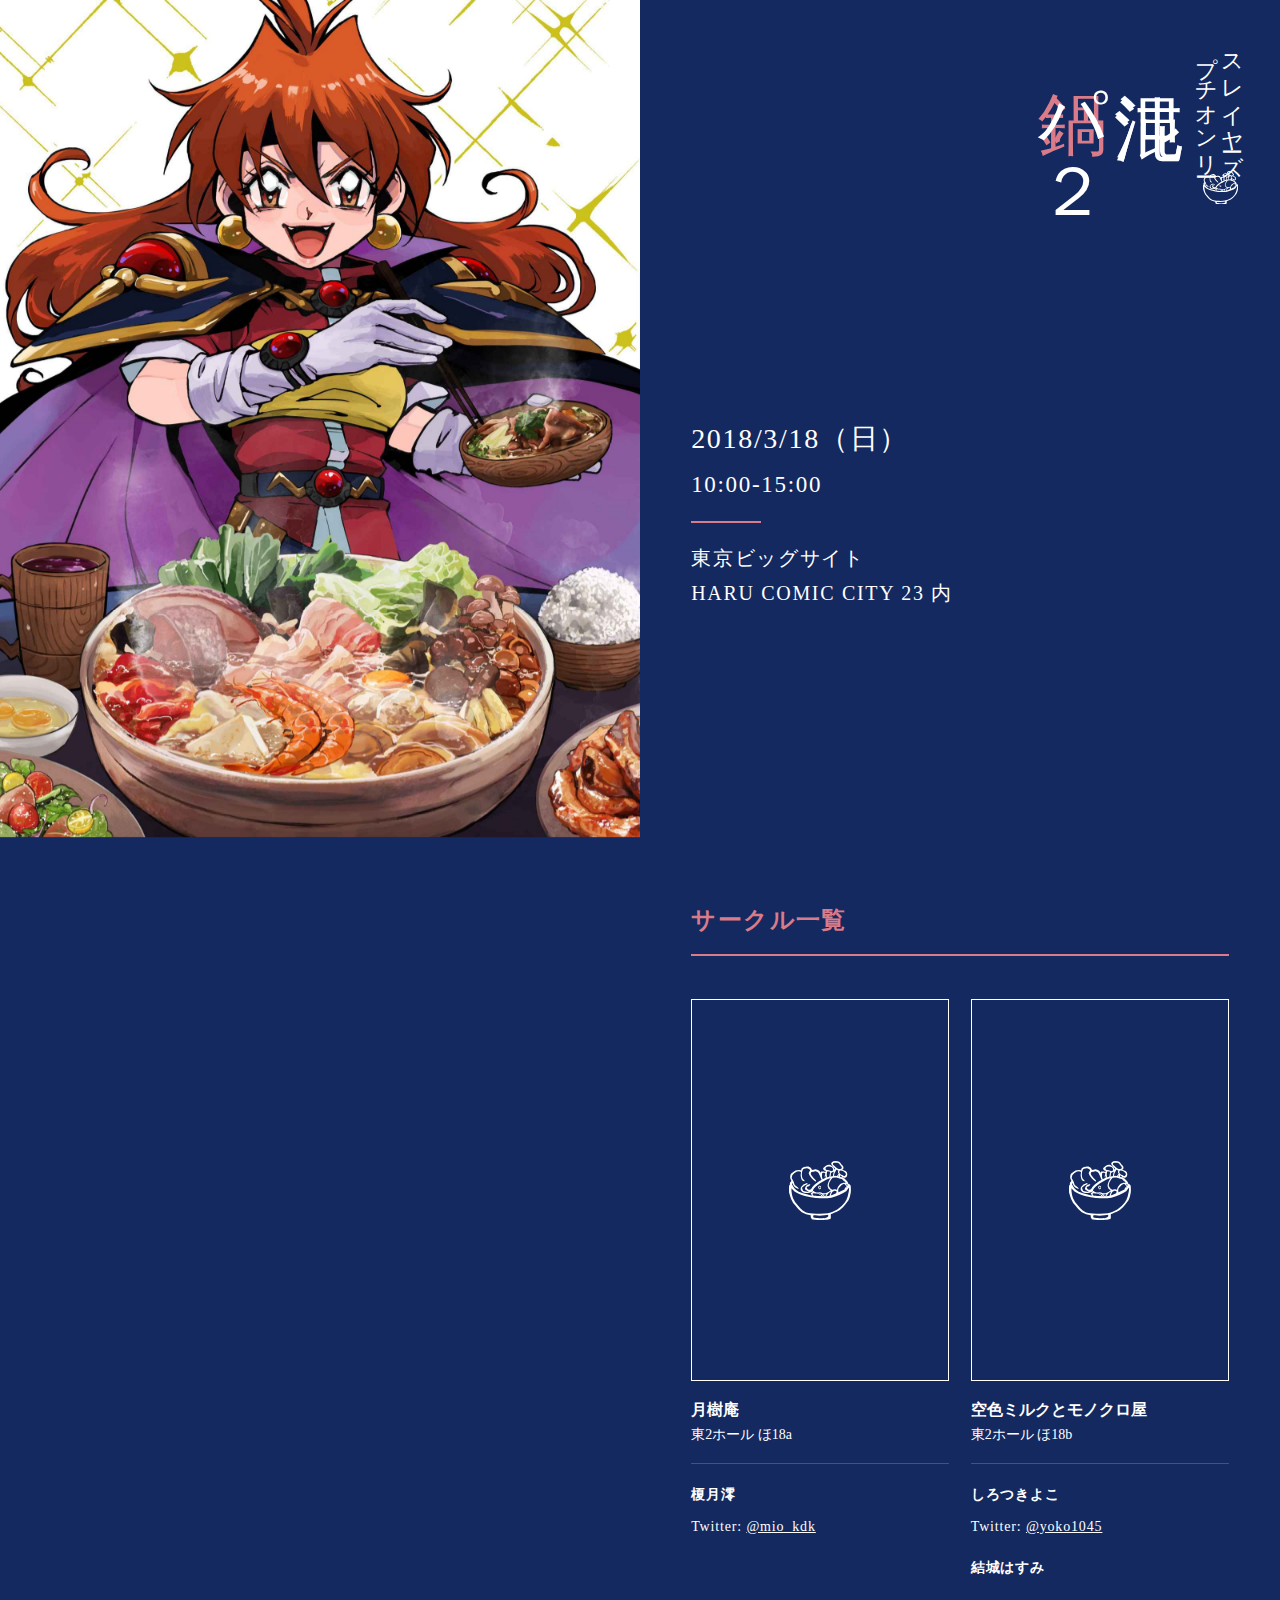
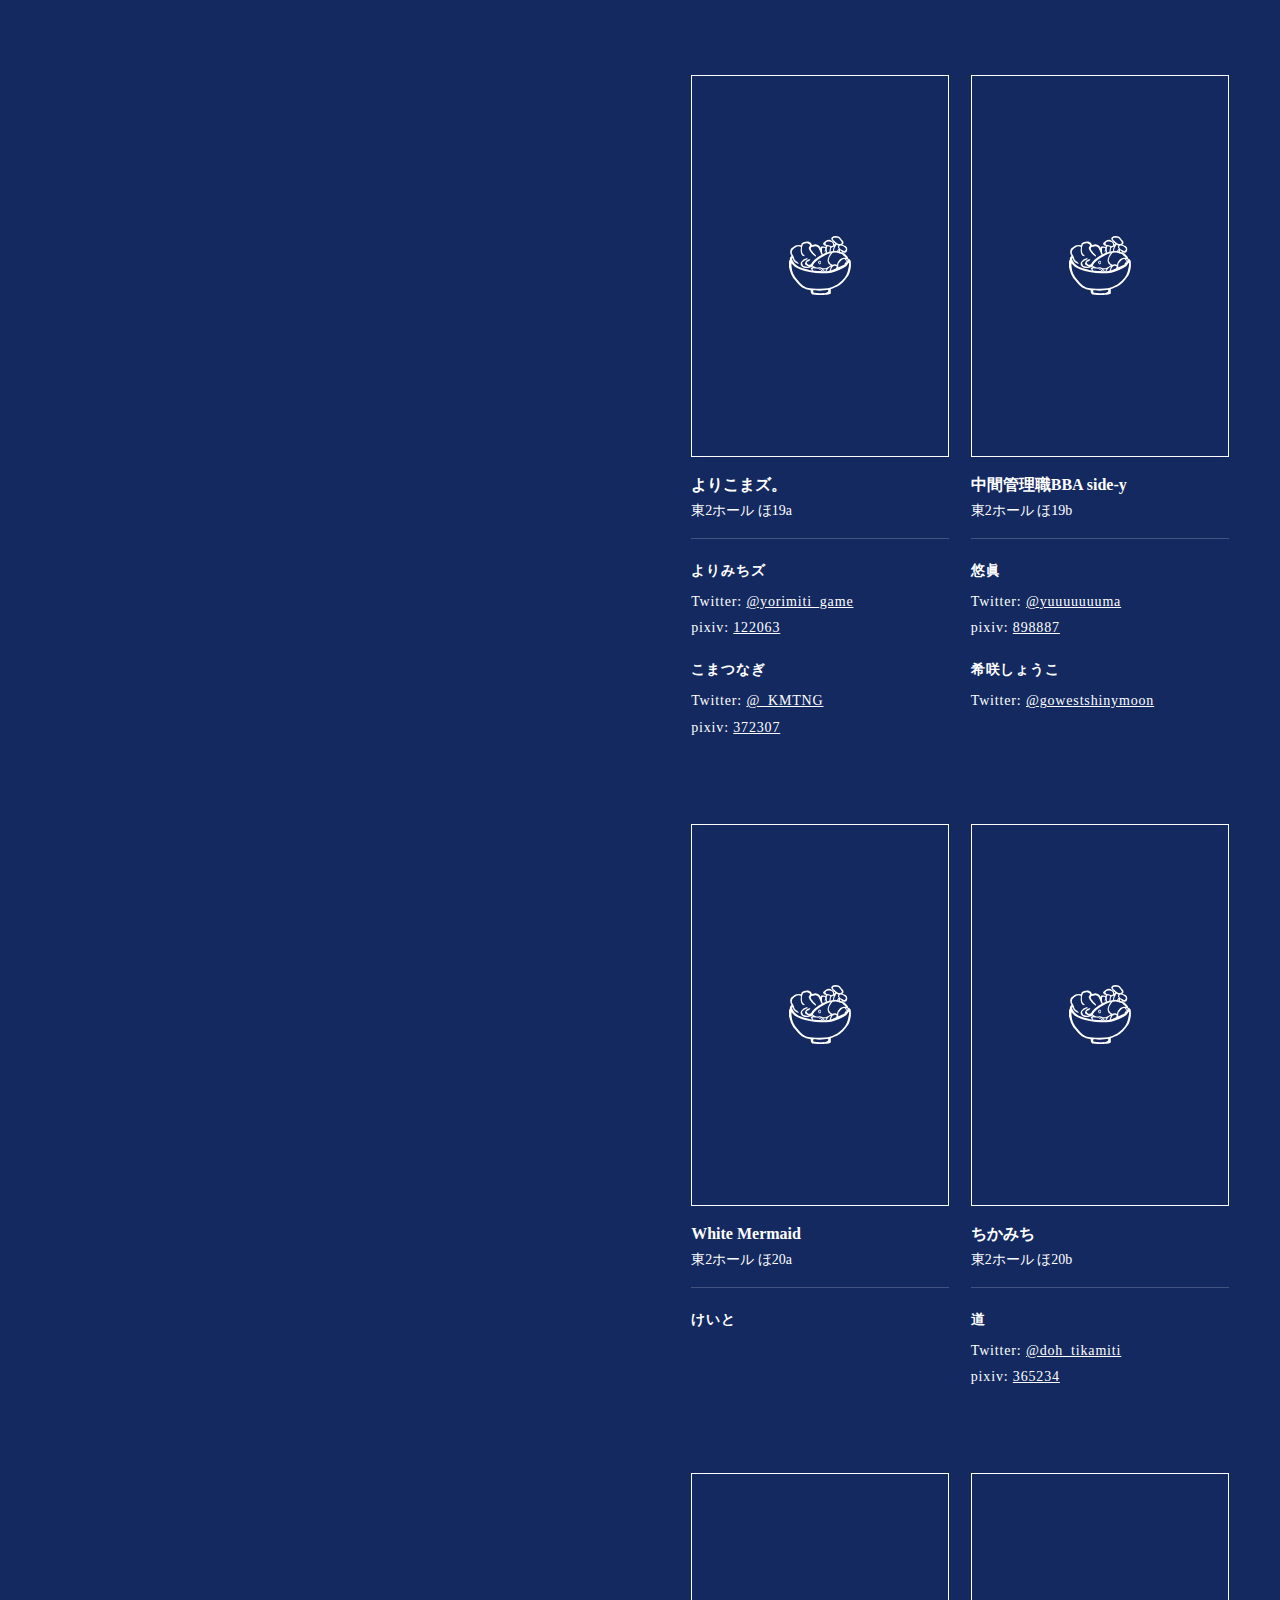
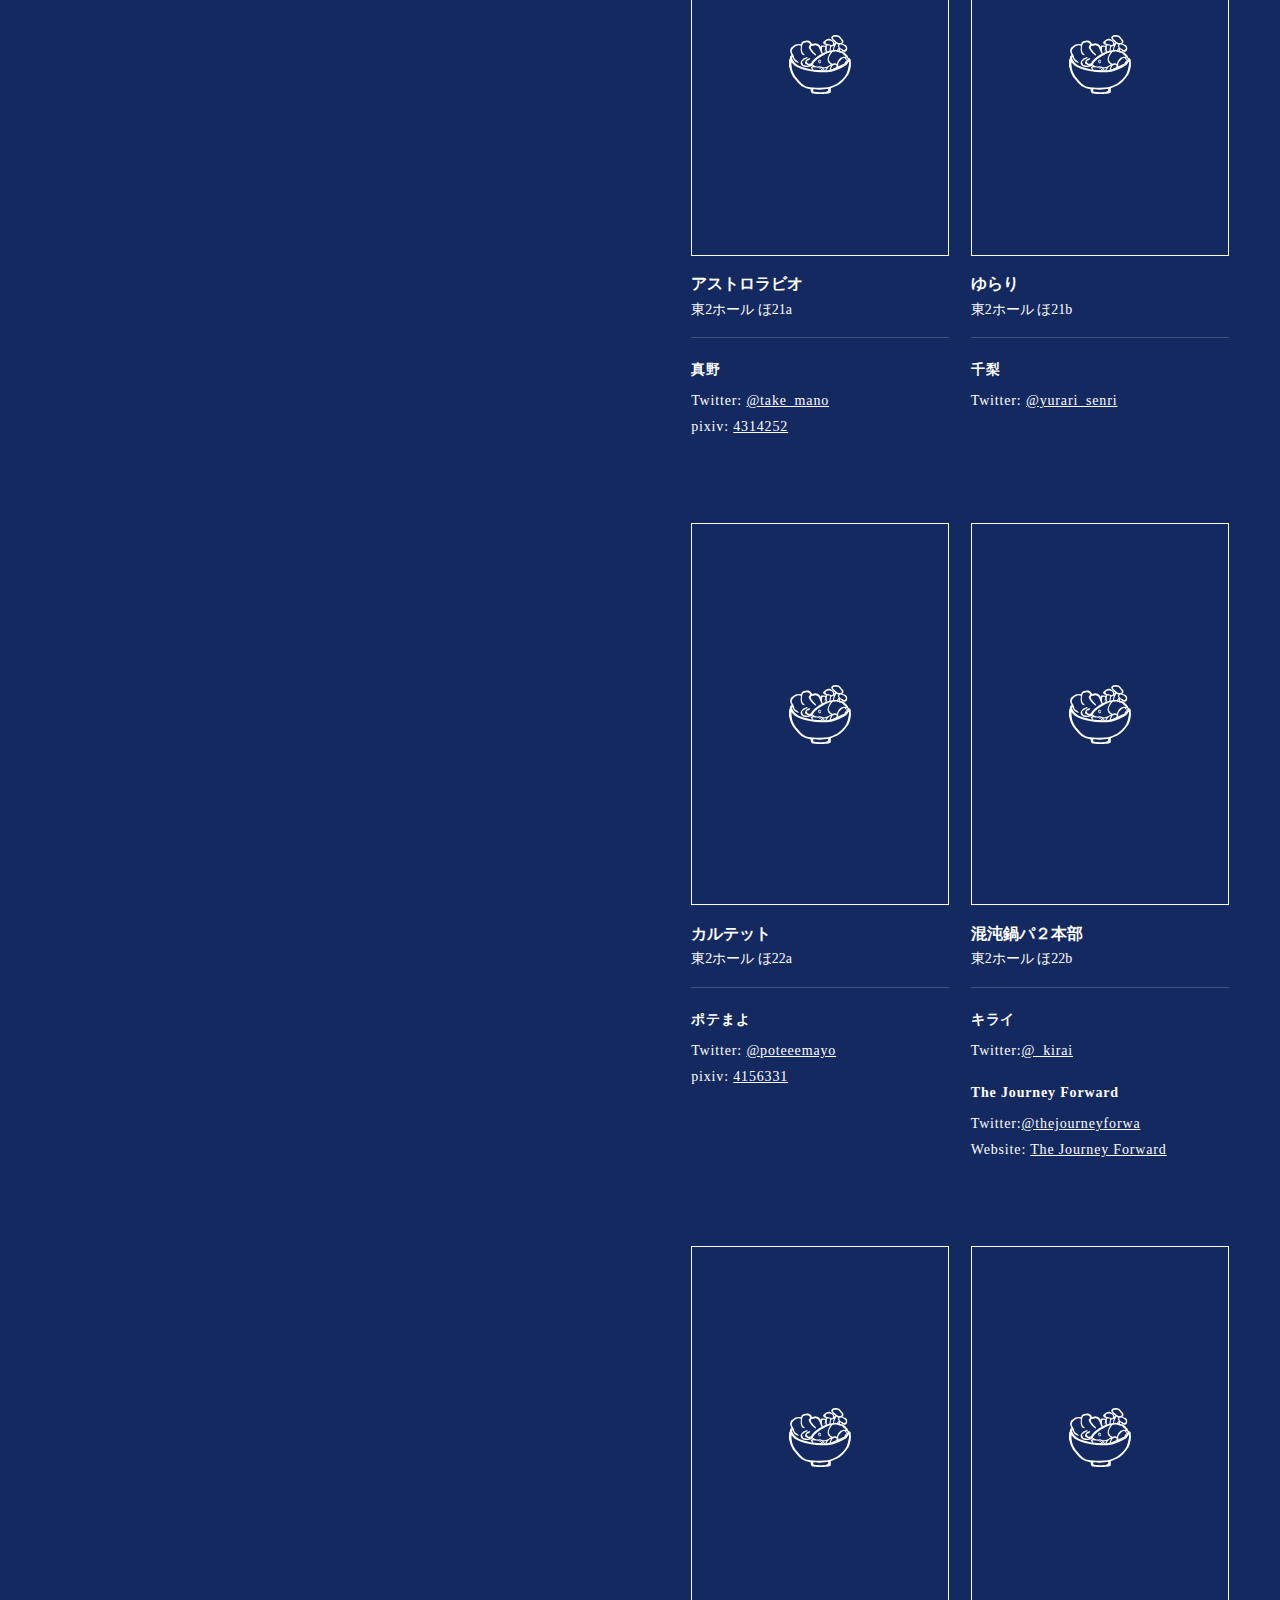
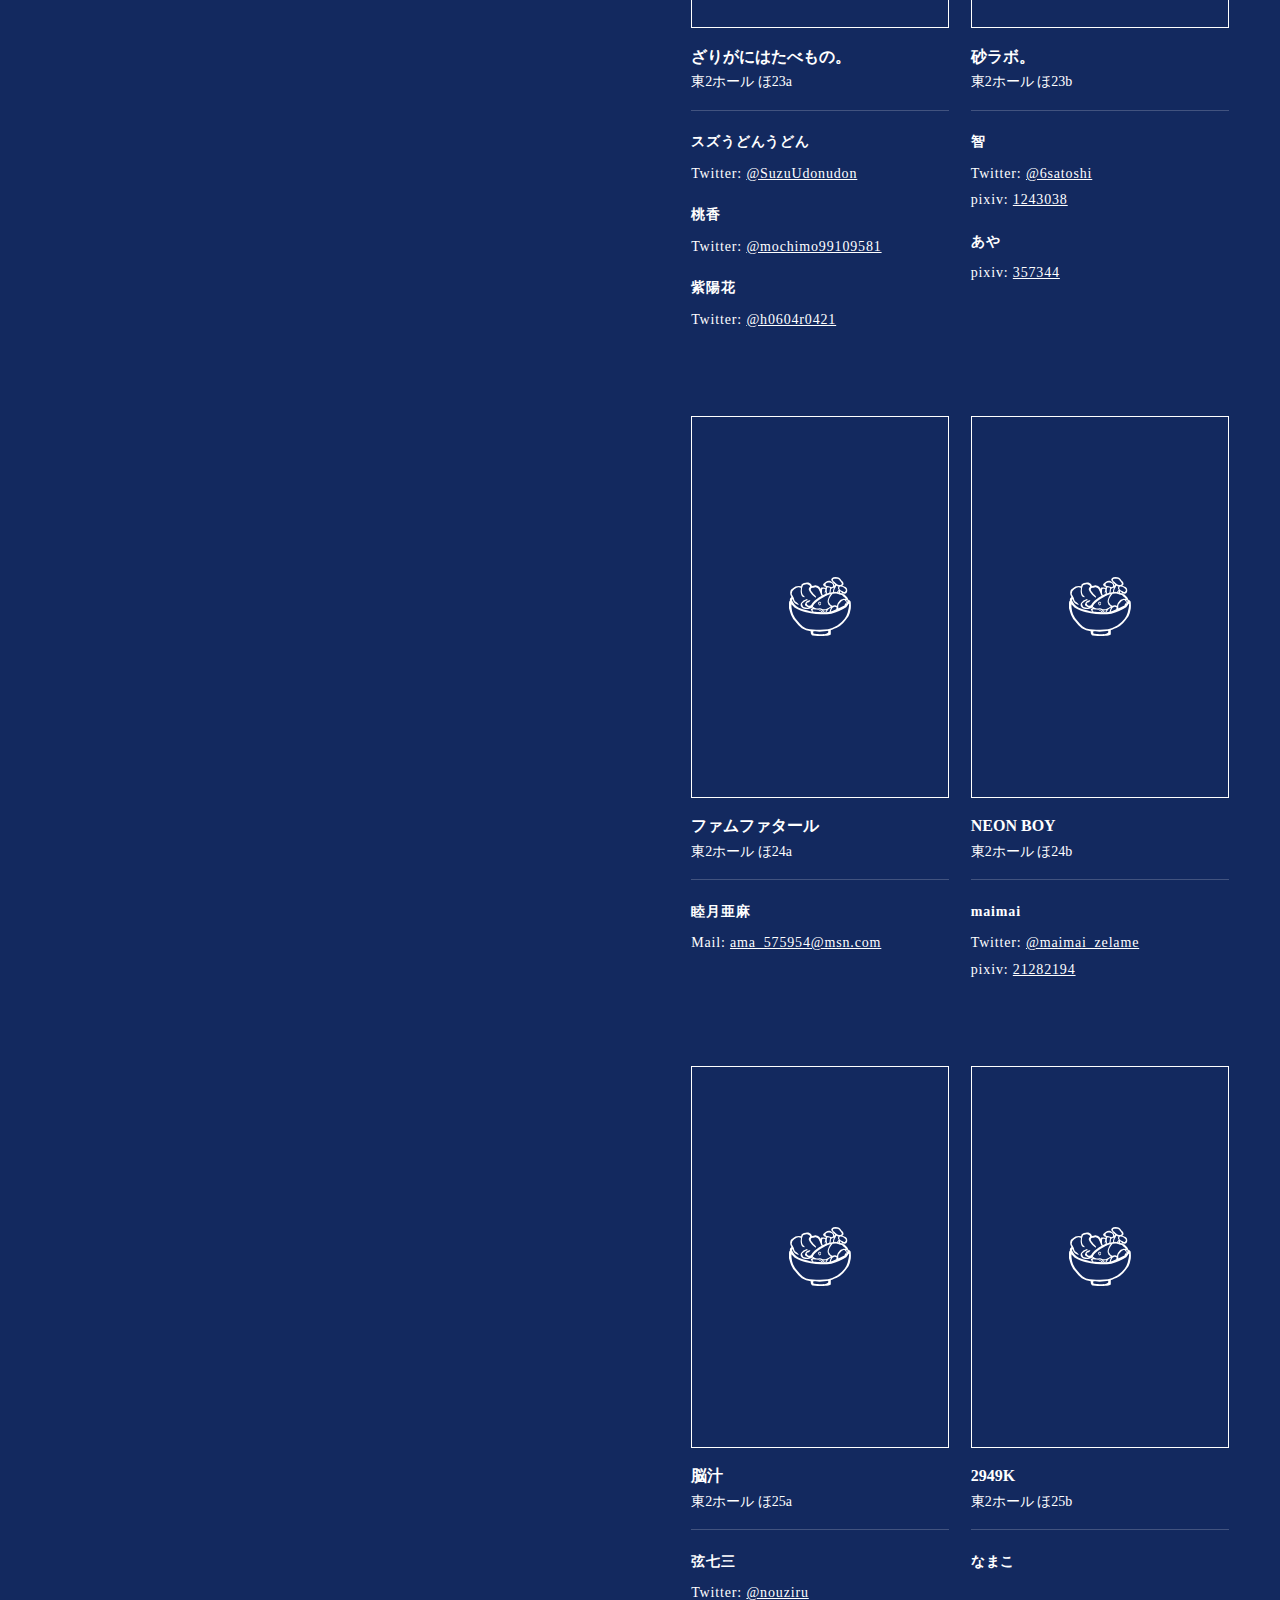
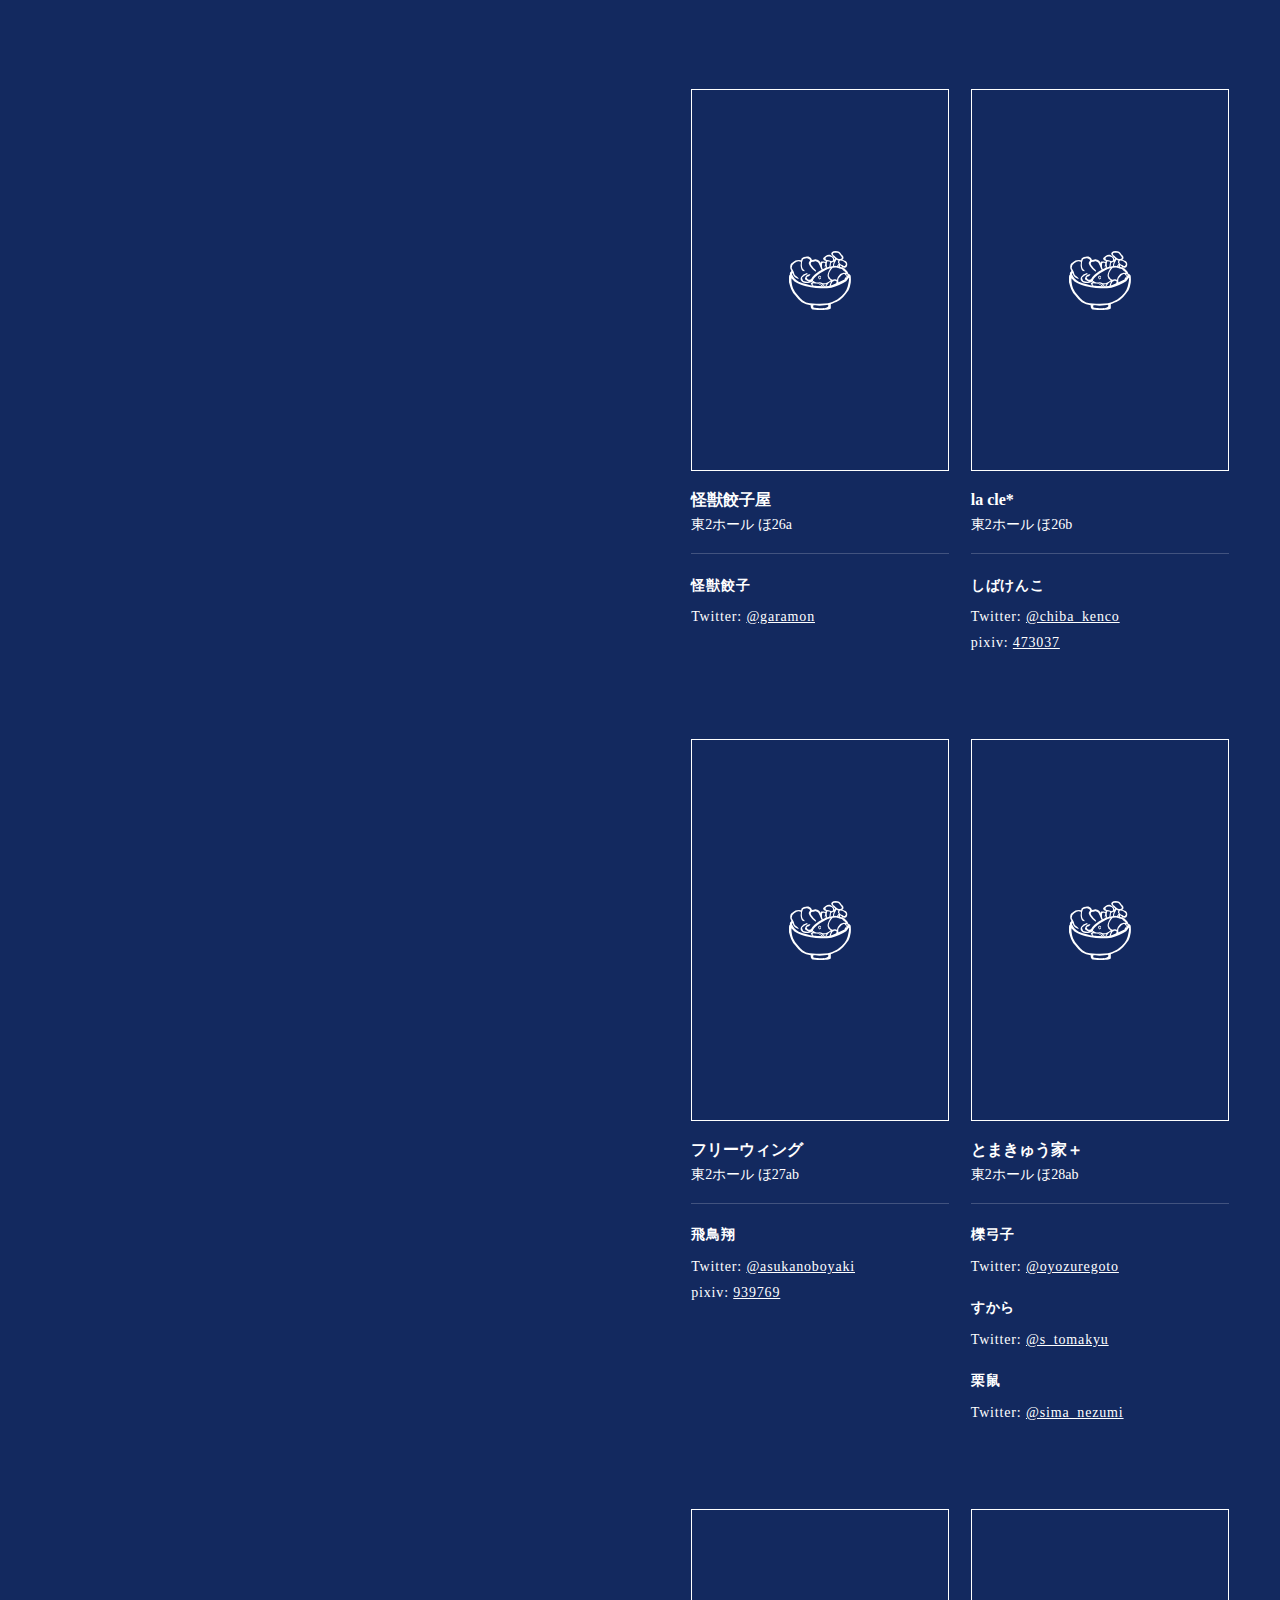
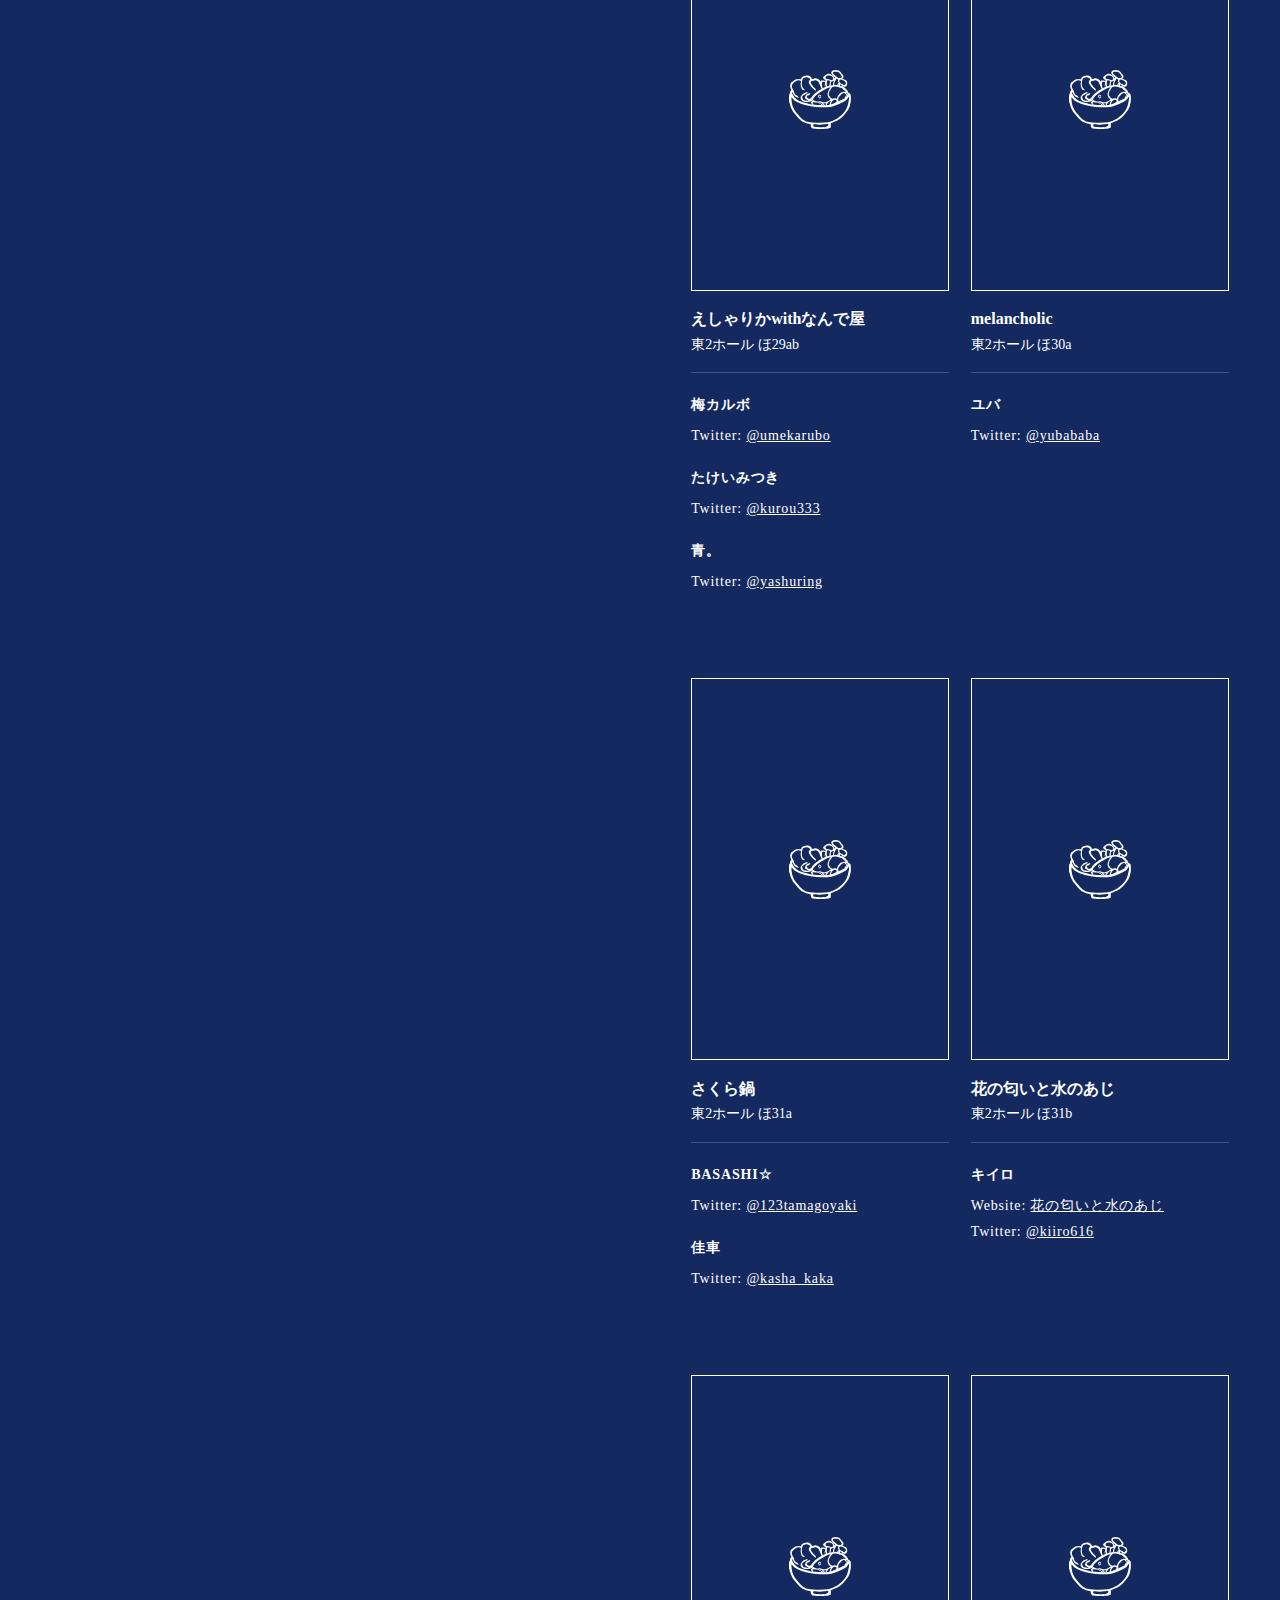
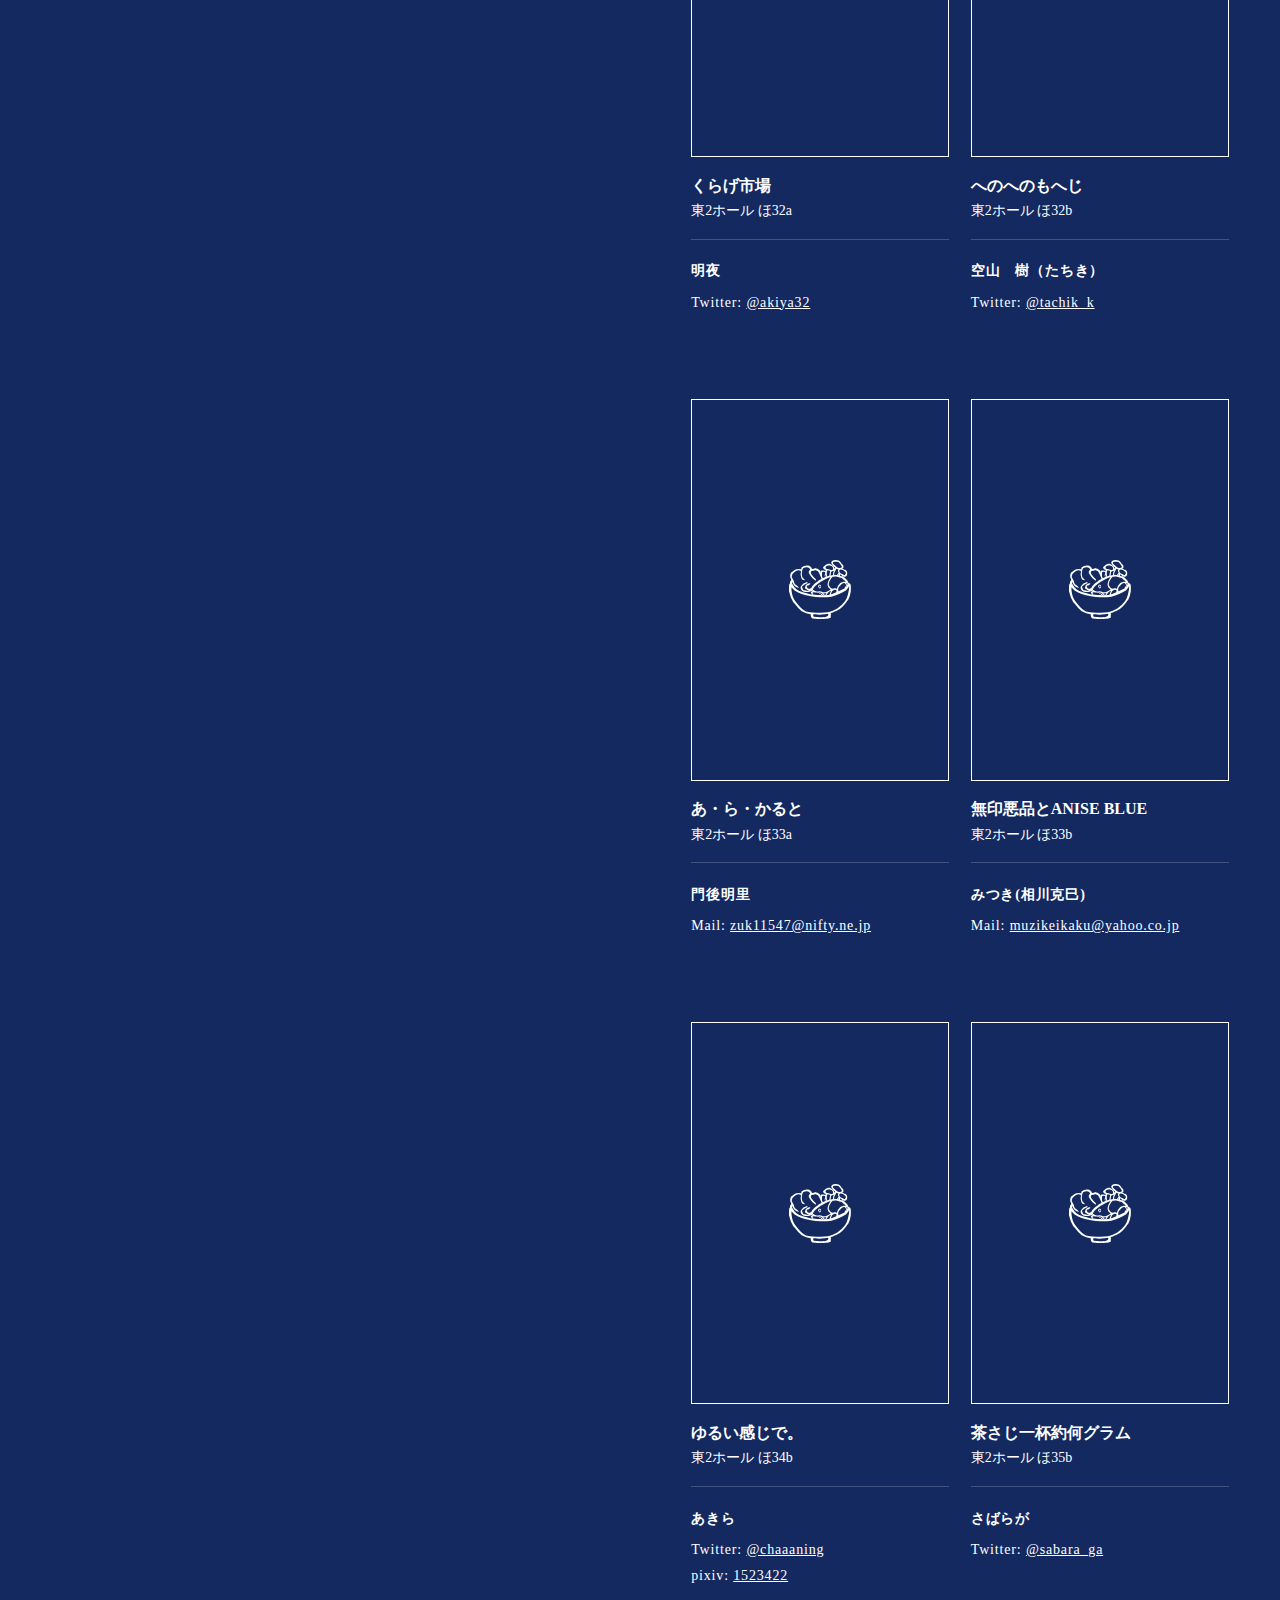
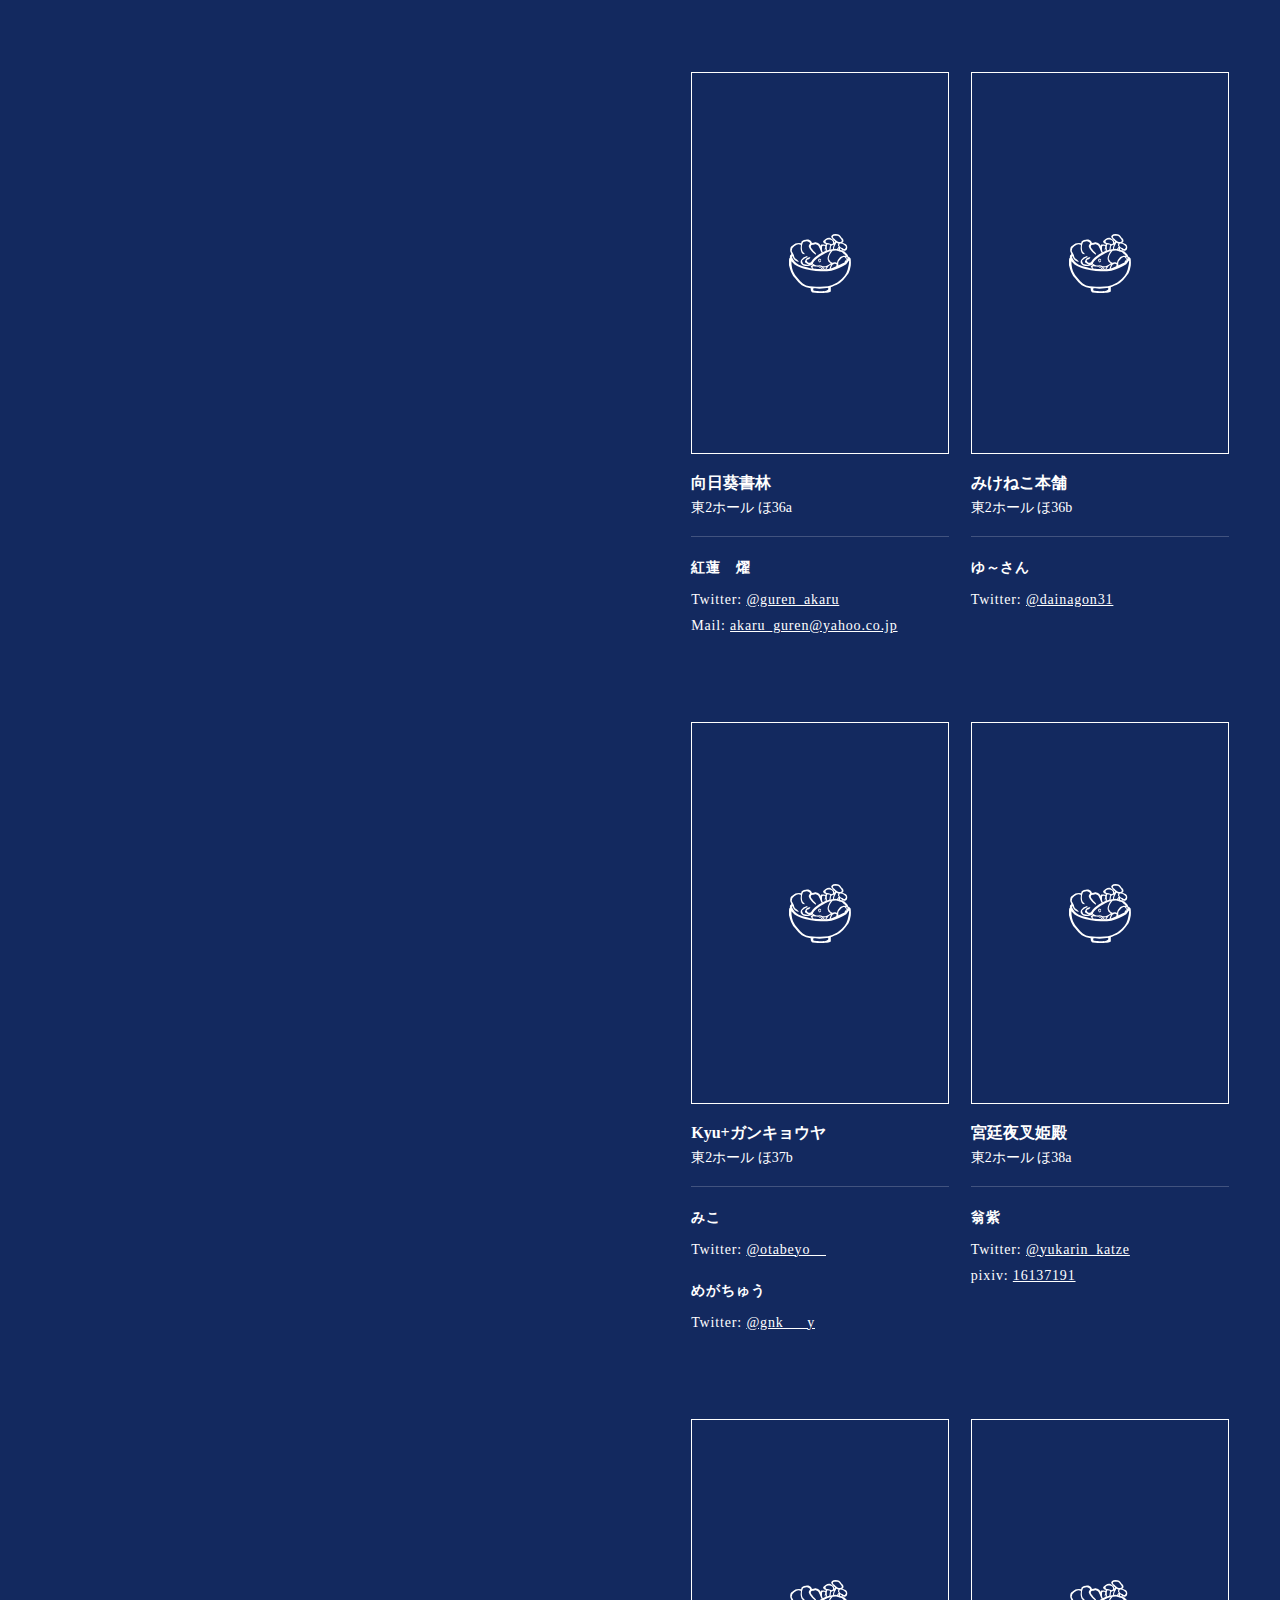
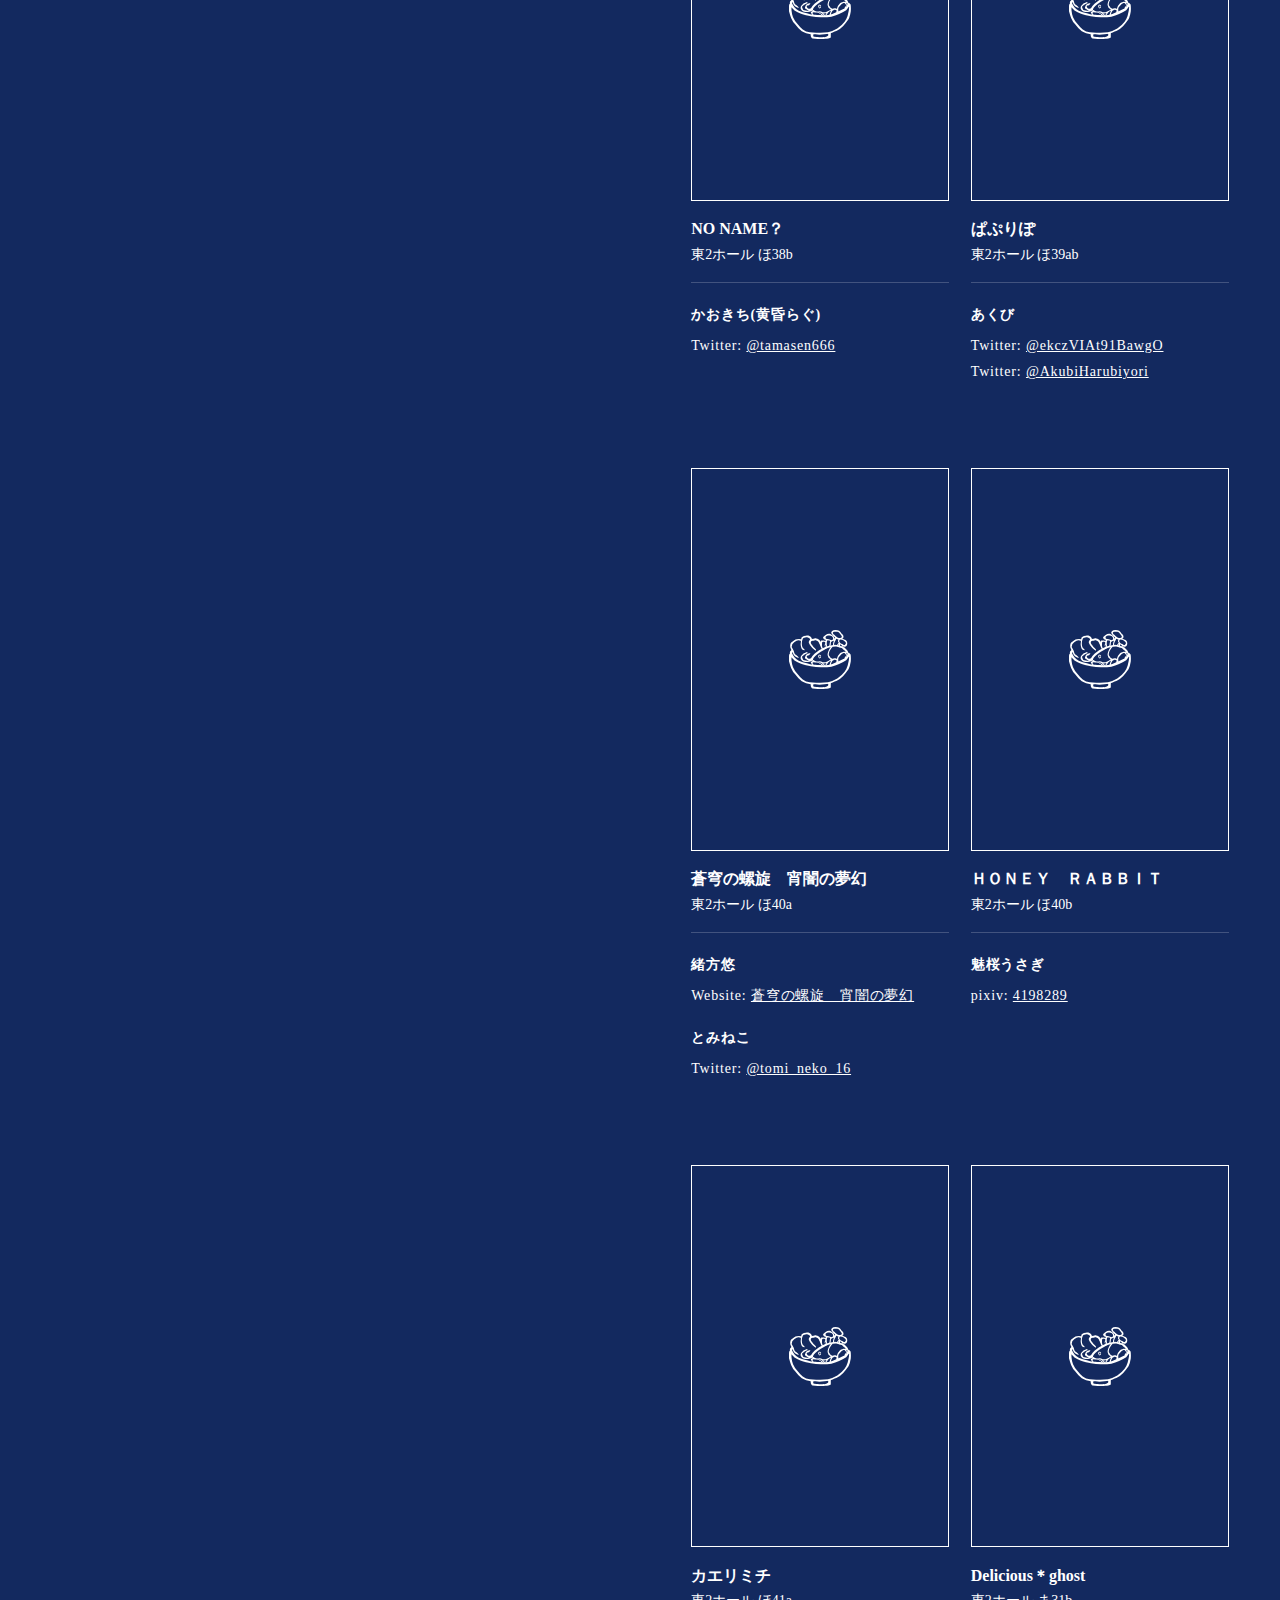
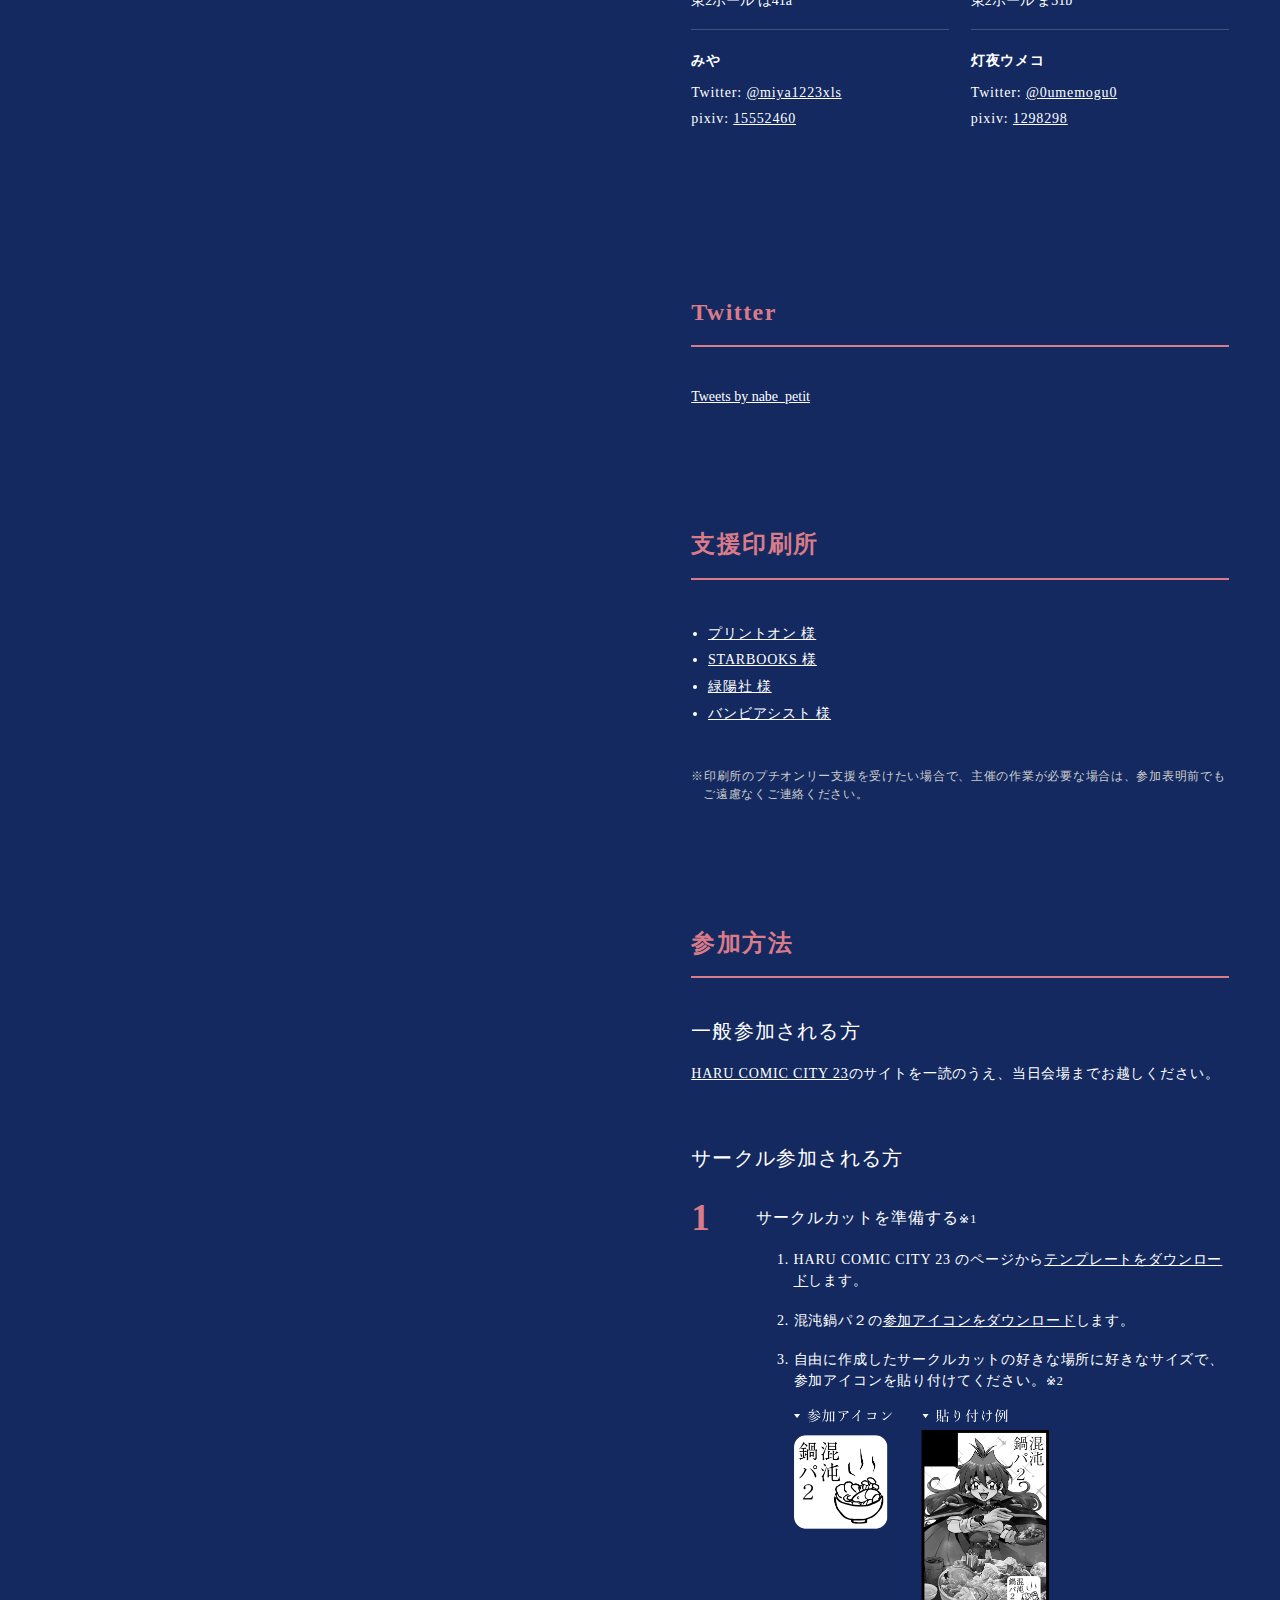
==== commit 359ed11d: "・スペースナンバー追加 ・並び変更" ====
--- a/index.html
+++ b/index.html
@@ -64,6 +64,121 @@
 </thead>
 <tbody>
 <tr>
+<td><div class="list_visual"><img src="./assets/img/cut/wrap.png" data-src="./assets/img/cut/18a.png" alt="" class="lazyload"></div></td>
+<td>月樹庵</td>
+<td>東2ホール ほ18a</td>
+<td>
+<dl>
+<dt>榎月澪</dt>
+<dd>Twitter: <a href="https://twitter.com/mio_kdk" target="_blank" rel="nofollow">@mio_kdk</a></dd>
+</dl>
+</td>
+</tr>
+<tr>
+<td><div class="list_visual"><img src="./assets/img/cut/wrap.png" data-src="./assets/img/cut/18b.png" alt="" class="lazyload"></div></td>
+<td>空色ミルクとモノクロ屋</td>
+<td>東2ホール ほ18b</td>
+<td>
+<dl>
+<dt>しろつきよこ</dt>
+<li>Twitter: <a href="https://twitter.com/yoko1045" target="_blank" rel="nofollow">@yoko1045</a></li>
+</dl>
+<dl>
+<dt>結城はすみ</dt>
+</dl>
+</td>
+</tr>
+<tr>
+<td><div class="list_visual"><img src="./assets/img/cut/wrap.png" data-src="./assets/img/cut/19a.png" alt="" class="lazyload"></div></td>
+<td>よりこまズ。</td>
+<td>東2ホール ほ19a</td>
+<td>
+<dl>
+<dt>よりみちズ</dt>
+<dd>Twitter: <a href="https://twitter.com/yorimiti_game" target="_blank" rel="nofollow">@yorimiti_game</a></dd>
+<dd>pixiv: <a href="https://www.pixiv.net/member.php?id=122063" target="_blank" rel="nofollow">122063</a></dd>
+</dl>
+<dl>
+<dt>こまつなぎ</dt>
+<dd>Twitter: <a href="https://twitter.com/_KMTNG" target="_blank" rel="nofollow">@_KMTNG</a></dd>
+<dd>pixiv: <a href="https://www.pixiv.net/member.php?id=372307" target="_blank" rel="nofollow">372307</a></dd>
+</dl>
+</td>
+</tr>
+<tr>
+<td><div class="list_visual"><img src="./assets/img/cut/wrap.png" data-src="./assets/img/cut/19b.png" alt="" class="lazyload"></div></td>
+<td>中間管理職BBA side-y</td>
+<td>東2ホール ほ19b</td>
+<td>
+<dl>
+<dt>悠眞</dt>
+<dd>Twitter: <a href="https://twitter.com/yuuuuuuuma" target="_blank" rel="nofollow">@yuuuuuuuma</a></dd>
+<dd>pixiv: <a href="https://www.pixiv.net/member.php?id=898887" target="_blank" rel="nofollow">898887</a></dd>
+</dl>
+<dl>
+<dt>希咲しょうこ</dt>
+<dd>Twitter: <a href="https://twitter.com/gowestshinymoon" target="_blank" rel="nofollow">@gowestshinymoon</a></dd>
+</dl>
+</td>
+</tr>
+<tr>
+<td><div class="list_visual"><img src="./assets/img/cut/wrap.png" data-src="./assets/img/cut/20a.jpg" alt="" class="lazyload"></div></td>
+<td>White Mermaid</td>
+<td>東2ホール ほ20a</td>
+<td>
+<dl>
+<dt>けいと</dt>
+</dl>
+</td>
+</tr>
+<tr>
+<td><div class="list_visual"><img src="./assets/img/cut/wrap.png" data-src="./assets/img/cut/chikamichi.png" alt="" class="lazyload"></div></td>
+<td>ちかみち</td>
+<td>東2ホール ほ20b</td>
+<td>
+<dl>
+<dt>道</dt>
+<dd>Twitter: <a href="https://twitter.com/doh_tikamiti" target="_blank" rel="nofollow">@doh_tikamiti</a></dd>
+<dd>pixiv: <a href="https://www.pixiv.net/member.php?id=365234" target="_blank" rel="nofollow">365234</a></dd>
+</dl>
+</td>
+</tr>
+<tr>
+<td><div class="list_visual"><img src="./assets/img/cut/wrap.png" data-src="./assets/img/cut/21a.png" alt="" class="lazyload"></div></td>
+<td>アストロラビオ</td>
+<td>東2ホール ほ21a</td>
+<td>
+<dl>
+<dt>真野</dt>
+<dd>Twitter: <a href="https://twitter.com/take_mano" target="_blank" rel="nofollow">@take_mano</a></dd>
+<dd>pixiv: <a href="https://www.pixiv.net/member.php?id=4314252" target="_blank" rel="nofollow">4314252</a></dd>
+</dl>
+</td>
+</tr>
+<tr>
+<td><div class="list_visual"><img src="./assets/img/cut/wrap.png" data-src="./assets/img/cut/21b.jpg" alt="" class="lazyload"></div></td>
+<td>ゆらり</td>
+<td>東2ホール ほ21b</td>
+<td>
+<dl>
+<dt>千梨</dt>
+<dd>Twitter: <a href="https://twitter.com/yurari_senri" target="_blank" rel="nofollow">@yurari_senri</a></dd>
+</dl>
+</td>
+</tr>
+<tr>
+<td><div class="list_visual"><img src="./assets/img/cut/wrap.png" data-src="./assets/img/cut/22a.png" alt="" class="lazyload"></div></td>
+<td>カルテット</td>
+<td>東2ホール ほ22a</td>
+<td>
+<dl>
+<dt>ポテまよ</dt>
+<dd>Twitter: <a href="https://twitter.com/poteeemayo" target="_blank" rel="nofollow">@poteeemayo</a></dd>
+<dd>pixiv: <a href="https://www.pixiv.net/member.php?id=4156331" target="_blank" rel="nofollow">4156331</a></dd>
+</dl>
+</td>
+</tr>
+<tr>
 <td><div class="list_visual"><img src="./assets/img/cut/wrap.png" data-src="./assets/img/cut/22b.png" alt="" class="lazyload"></div></td>
 <td>混沌鍋パ２本部</td>
 <td>東2ホール ほ22b</td>
@@ -80,33 +195,117 @@
 </td>
 </tr>
 <tr>
-<td><div class="list_visual"><img src="./assets/img/cut/wrap.png" data-src="./assets/img/cut/18b.png" alt="" class="lazyload"></div></td>
-<td>空色ミルクとモノクロ屋</td>
-<td>東2ホール ほ18b</td>
-<td>
-<dl>
-<dt>しろつきよこ</dt>
-<li>Twitter: <a href="https://twitter.com/yoko1045" target="_blank" rel="nofollow">@yoko1045</a></li>
-</dl>
-<dl>
-<dt>結城はすみ</dt>
-</dl>
-</td>
-</tr>
-<tr>
-<td><div class="list_visual"><img src="./assets/img/cut/wrap.png" data-src="./assets/img/cut/19a.png" alt="" class="lazyload"></div></td>
-<td>よりこまズ。</td>
-<td>東2ホール ほ19a</td>
-<td>
-<dl>
-<dt>よりみちズ</dt>
-<dd>Twitter: <a href="https://twitter.com/yorimiti_game" target="_blank" rel="nofollow">@yorimiti_game</a></dd>
-<dd>pixiv: <a href="https://www.pixiv.net/member.php?id=122063" target="_blank" rel="nofollow">122063</a></dd>
-</dl>
-<dl>
-<dt>こまつなぎ</dt>
-<dd>Twitter: <a href="https://twitter.com/_KMTNG" target="_blank" rel="nofollow">@_KMTNG</a></dd>
-<dd>pixiv: <a href="https://www.pixiv.net/member.php?id=372307" target="_blank" rel="nofollow">372307</a></dd>
+<td><div class="list_visual"><img src="./assets/img/cut/wrap.png" data-src="./assets/img/cut/23a.png" alt="" class="lazyload"></div></td>
+<td>ざりがにはたべもの。</td>
+<td>東2ホール ほ23a</td>
+<td>
+<dl>
+<dt>スズうどんうどん</dt>
+<dd>Twitter: <a href="https://twitter.com/SuzuUdonudon" target="_blank" rel="nofollow">@SuzuUdonudon</a></dd>
+</dl>
+<dl>
+<dt>桃香</dt>
+<dd>Twitter: <a href="https://twitter.com/mochimo99109581" target="_blank" rel="nofollow">@mochimo99109581</a></dd>
+</dl>
+<dl>
+<dt>紫陽花</dt>
+<dd>Twitter: <a href="https://twitter.com/h0604r0421" target="_blank" rel="nofollow">@h0604r0421</a></dd>
+</dl>
+</td>
+</tr>
+<tr>
+<td><div class="list_visual"><img src="./assets/img/cut/wrap.png" data-src="./assets/img/cut/sunalab.png" alt="" class="lazyload"></div></td>
+<td>砂ラボ。</td>
+<td>東2ホール ほ23b</td>
+<td>
+<dl>
+<dt>智</dt>
+<dd>Twitter: <a href="https://twitter.com/6satoshi" target="_blank" rel="nofollow">@6satoshi</a></dd>
+<dd>pixiv: <a href="https://www.pixiv.net/member.php?id=1243038" target="_blank" rel="nofollow">1243038</a></dd>
+</dl>
+<dl>
+<dt>あや</dt>
+<dd>pixiv: <a href="https://www.pixiv.net/member.php?id=357344" target="_blank" rel="nofollow">357344</a></dd>
+</dl>
+</td>
+</tr>
+<tr>
+<td><div class="list_visual"><img src="./assets/img/cut/wrap.png" data-src="./assets/img/cut/24a.png" alt="" class="lazyload"></div></td>
+<td>ファムファタール</td>
+<td>東2ホール ほ24a</td>
+<td>
+<dl>
+<dt>睦月亜麻</dt>
+<dd>Mail: <a href="mailto:ama_575954@msn.com" rel="nofollow">ama_575954@msn.com</a></dd>
+</dl>
+</td>
+</tr>
+<tr>
+<td><div class="list_visual"><img src="./assets/img/cut/wrap.png" data-src="./assets/img/cut/24b.png" alt="" class="lazyload"></div></td>
+<td>NEON BOY</td>
+<td>東2ホール ほ24b</td>
+<td>
+<dl>
+<dt>maimai</dt>
+<dd>Twitter: <a href="https://twitter.com/maimai_zelame" target="_blank" rel="nofollow">@maimai_zelame</a></dd>
+<dd>pixiv: <a href="https://www.pixiv.net/member.php?id=21282194" target="_blank" rel="nofollow">21282194</a></dd>
+</dl>
+</td>
+</tr>
+<tr>
+<td><div class="list_visual"><img src="./assets/img/cut/wrap.png" data-src="./assets/img/cut/25a.png" alt="" class="lazyload"></div></td>
+<td>脳汁</td>
+<td>東2ホール ほ25a</td>
+<td>
+<dl>
+<dt>弦七三</dt>
+<dd>Twitter: <a href="https://twitter.com/nouziru" target="_blank" rel="nofollow">@nouziru</a></dd>
+</dl>
+</td>
+</tr>
+<tr>
+<td><div class="list_visual"><img src="./assets/img/cut/wrap.png" data-src="./assets/img/cut/25b.png" alt="" class="lazyload"></div></td>
+<td>2949K</td>
+<td>東2ホール ほ25b</td>
+<td>
+<dl>
+<dt>なまこ</dt>
+</dl></td>
+<td>
+</td>
+</tr>
+<tr>
+<td><div class="list_visual"><img src="./assets/img/cut/wrap.png" data-src="./assets/img/cut/26a.png" alt="" class="lazyload"></div></td>
+<td>怪獣餃子屋</td>
+<td>東2ホール ほ26a</td>
+<td>
+<dl>
+<dt>怪獣餃子</dt>
+<dd>Twitter: <a href="https://twitter.com/garamon" target="_blank" rel="nofollow">@garamon</a></dd>
+</dl>
+</td>
+</tr>
+<tr>
+<td><div class="list_visual"><img src="./assets/img/cut/wrap.png" data-src="./assets/img/cut/26b.png" alt="" class="lazyload"></div></td>
+<td>la cle*</td>
+<td>東2ホール ほ26b</td>
+<td>
+<dl>
+<dt>しばけんこ</dt>
+<dd>Twitter: <a href="https://twitter.com/chiba_kenco" target="_blank" rel="nofollow">@chiba_kenco</a></dd>
+<dd>pixiv: <a href="https://www.pixiv.net/member.php?id=473037" target="_blank" rel="nofollow">473037</a></dd>
+</dl>
+</td>
+</tr>
+<tr>
+<td><div class="list_visual"><img src="./assets/img/cut/wrap.png" data-src="./assets/img/cut/27ab.png" alt="" class="lazyload"></div></td>
+<td>フリーウィング</td>
+<td>東2ホール ほ27ab</td>
+<td>
+<dl>
+<dt>飛鳥翔</dt>
+<dd>Twitter: <a href="https://twitter.com/asukanoboyaki" target="_blank" rel="nofollow">@asukanoboyaki</a></dd>
+<dd>pixiv: <a href="https://www.pixiv.net/member.php?id=939769" target="_blank" rel="nofollow">939769</a></dd>
 </dl>
 </td>
 </tr>
@@ -130,6 +329,180 @@
 </td>
 </tr>
 <tr>
+<td><div class="list_visual"><img src="./assets/img/cut/wrap.png" data-src="./assets/img/cut/29ab.png" alt="" class="lazyload"></div></td>
+<td>えしゃりかwithなんで屋</td>
+<td>東2ホール ほ29ab</td>
+<td>
+<dl>
+<dt>梅カルボ</dt>
+<dd>Twitter: <a href="https://twitter.com/umekarubo" target="_blank" rel="nofollow">@umekarubo</a></dd>
+</dl>
+<dl>
+<dt>たけいみつき</dt>
+<dd>Twitter: <a href="https://twitter.com/kurou333" target="_blank" rel="nofollow">@kurou333</a></dd>
+</dl>
+<dl>
+<dt>青。</dt>
+<dd>Twitter: <a href="https://twitter.com/yashuring" target="_blank" rel="nofollow">@yashuring</a></dd>
+</dl>
+</td>
+</tr>
+<tr>
+<td><div class="list_visual"><img src="./assets/img/cut/wrap.png" data-src="./assets/img/cut/30a.png" alt="" class="lazyload"></div></td>
+<td>melancholic</td>
+<td>東2ホール ほ30a</td>
+<td>
+<dl>
+<dt>ユバ</dt>
+<dd>Twitter: <a href="https://twitter.com/yubababa" target="_blank" rel="nofollow">@yubababa</a></dd>
+</dl>
+</td>
+</tr>
+<tr>
+<td><div class="list_visual"><img src="./assets/img/cut/wrap.png" data-src="./assets/img/cut/31a.jpg" alt="" class="lazyload"></div></td>
+<td>さくら鍋</td>
+<td>東2ホール ほ31a</td>
+<td>
+<dl>
+<dt>BASASHI☆</dt>
+<dd>Twitter: <a href="https://twitter.com/123tamagoyaki" target="_blank" rel="nofollow">@123tamagoyaki</a></dd>
+</dl>
+<dl>
+<dt>佳車</dt>
+<dd>Twitter: <a href="https://twitter.com/kasha_kaka" target="_blank" rel="nofollow">@kasha_kaka</a></dd>
+</dl>
+</td>
+</tr>
+<tr>
+<td><div class="list_visual"><img src="./assets/img/cut/wrap.png" data-src="./assets/img/cut/31b.jpg" alt="" class="lazyload"></div></td>
+<td>花の匂いと水のあじ</td>
+<td>東2ホール ほ31b</td>
+<td>
+<dl>
+<dt>キイロ</dt>
+<dd>Website: <a href="http://yaplog.jp/ki-rogiuniu/" target="_blank" rel="nofollow">花の匂いと水のあじ</a></dd>
+<dd>Twitter: <a href="https://twitter.com/kiiro616" target="_blank" rel="nofollow">@kiiro616</a></dd>
+</dl>
+</td>
+</tr>
+<tr>
+<td><div class="list_visual"><img src="./assets/img/cut/wrap.png" data-src="./assets/img/cut/32a.png" alt="" class="lazyload"></div></td>
+<td>くらげ市場</td>
+<td>東2ホール ほ32a</td>
+<td>
+<dl>
+<dt>明夜</dt>
+<dd>Twitter: <a href="https://twitter.com/akiya32" target="_blank" rel="nofollow">@akiya32</a></dd>
+</dl>
+</td>
+</tr>
+<tr>
+<td><div class="list_visual"><img src="./assets/img/cut/wrap.png" data-src="./assets/img/cut/henohenomoheji.png" alt="" class="lazyload"></div></td>
+<td>へのへのもへじ</td>
+<td>東2ホール ほ32b</td>
+<td>
+<dl>
+<dt>空山　樹（たちき）</dt>
+<dd>Twitter: <a href="https://twitter.com/tachik_k" target="_blank" rel="nofollow">@tachik_k</a></dd>
+</dl>
+</td>
+</tr>
+<tr>
+<td><div class="list_visual"><img src="./assets/img/cut/wrap.png" data-src="./assets/img/cut/33a.png" alt="" class="lazyload"></div></td>
+<td>あ・ら・かると</td>
+<td>東2ホール ほ33a</td>
+<td>
+<dl>
+<dt>門後明里</dt>
+<dd>Mail: <a href="mailto:zuk11547@nifty.ne.jp" rel="nofollow">zuk11547@nifty.ne.jp</a></dd>
+</dl>
+</td>
+</tr>
+<tr>
+<td><div class="list_visual"><img src="./assets/img/cut/wrap.png" data-src="./assets/img/cut/33b.jpg" alt="" class="lazyload"></div></td>
+<td>無印悪品とANISE BLUE</td>
+<td>東2ホール ほ33b</td>
+<td>
+<dl>
+<dt>みつき(相川克巳)</dt>
+<dd>Mail: <a href="mailto:muzikeikaku@yahoo.co.jp" rel="nofollow">muzikeikaku@yahoo.co.jp</a></dd>
+</dl>
+</td>
+</tr>
+<tr>
+<td><div class="list_visual"><img src="./assets/img/cut/wrap.png" data-src="./assets/img/cut/34b.png" alt="" class="lazyload"></div></td>
+<td>ゆるい感じで。</td>
+<td>東2ホール ほ34b</td>
+<td>
+<dl>
+<dt>あきら</dt>
+<dd>Twitter: <a href="https://twitter.com/chaaaning" target="_blank" rel="nofollow">@chaaaning</a></dd>
+<dd>pixiv: <a href="https://www.pixiv.net/member.php?id=1523422" target="_blank" rel="nofollow">1523422</a></dd>
+</dl>
+</td>
+</tr>
+<tr>
+<td><div class="list_visual"><img src="./assets/img/cut/wrap.png" data-src="./assets/img/cut/35b.jpg" alt="" class="lazyload"></div></td>
+<td>茶さじ一杯約何グラム</td>
+<td>東2ホール ほ35b</td>
+<td>
+<dl>
+<dt>さばらが</dt>
+<dd>Twitter: <a href="https://twitter.com/sabara_ga" target="_blank" rel="nofollow">@sabara_ga</a></dd>
+</dl>
+</td>
+</tr>
+<tr>
+<td><div class="list_visual"><img src="./assets/img/cut/wrap.png" data-src="./assets/img/cut/himawari.jpg" alt="" class="lazyload"></div></td>
+<td>向日葵書林</td>
+<td>東2ホール ほ36a</td>
+<td>
+<dl>
+<dt>紅蓮　燿</dt>
+<dd>Twitter: <a href="https://twitter.com/guren_akaru" target="_blank" rel="nofollow">@guren_akaru</a></dd>
+<dd>Mail: <a href="mailto:akaru_guren@yahoo.co.jp" rel="nofollow">akaru_guren@yahoo.co.jp</a></dd>
+</dl>
+</td>
+</tr>
+<tr>
+<td><div class="list_visual"><img src="./assets/img/cut/wrap.png" data-src="./assets/img/cut/36b.png" alt="" class="lazyload"></div></td>
+<td>みけねこ本舗</td>
+<td>東2ホール ほ36b</td>
+<td>
+<dl>
+<dt>ゆ～さん</dt>
+<dd>Twitter: <a href="https://twitter.com/dainagon31" target="_blank" rel="nofollow">@dainagon31</a></dd>
+</dl>
+</td>
+</tr>
+<tr>
+<td><div class="list_visual"><img src="./assets/img/cut/wrap.png" data-src="./assets/img/cut/37b.png" alt="" class="lazyload"></div></td>
+<td>Kyu+ガンキョウヤ</td>
+<td>東2ホール ほ37b</td>
+<td>
+<dl>
+<dt>みこ</dt>
+<dd>Twitter: <a href="https://twitter.com/otabeyo__" target="_blank" rel="nofollow">@otabeyo__</a></dd>
+</dl>
+<dl>
+<dt>めがちゅう</dt>
+<dd>Twitter: <a href="https://twitter.com/gnk___y" target="_blank" rel="nofollow">@gnk___y</a></dd>
+</dl>
+</td>
+</tr>
+<tr>
+<td><div class="list_visual"><img src="./assets/img/cut/wrap.png" data-src="./assets/img/cut/38a.jpg" alt="" class="lazyload"></div></td>
+<td>宮廷夜叉姫殿</td>
+<td>東2ホール ほ38a</td>
+<td>
+<dl>
+<dt>翁紫</dt>
+<dd>Twitter: <a href="https://twitter.com/yukarin_katze" target="_blank" rel="nofollow">@yukarin_katze</a></dd>
+<dd>pixiv: <a href="https://www.pixiv.net/member.php?id=16137191" target="_blank" rel="nofollow">16137191</a></dd>
+</dl>
+</td>
+</tr>
+<tr>
 <td><div class="list_visual"><img src="./assets/img/cut/wrap.png" data-src="./assets/img/cut/38b.jpg" alt="" class="lazyload"></div></td>
 <td>NO NAME？</td>
 <td>東2ホール ほ38b</td>
@@ -145,43 +518,47 @@
 </td>
 </tr>
 <tr>
-<td><div class="list_visual"><img src="./assets/img/cut/wrap.png" data-src="./assets/img/cut/30a.png" alt="" class="lazyload"></div></td>
-<td>melancholic</td>
-<td>東2ホール ほ30a</td>
-<td>
-<dl>
-<dt>ユバ</dt>
-<dd>Twitter: <a href="https://twitter.com/yubababa" target="_blank" rel="nofollow">@yubababa</a></dd>
-</dl>
-</td>
-</tr>
-<tr>
-<td><div class="list_visual"><img src="./assets/img/cut/wrap.png" data-src="./assets/img/cut/21a.png" alt="" class="lazyload"></div></td>
-<td>アストロラビオ</td>
-<td>東2ホール ほ21a</td>
-<td>
-<dl>
-<dt>真野</dt>
-<dd>Twitter: <a href="https://twitter.com/take_mano" target="_blank" rel="nofollow">@take_mano</a></dd>
-<dd>pixiv: <a href="https://www.pixiv.net/member.php?id=4314252" target="_blank" rel="nofollow">4314252</a></dd>
-</dl>
-</td>
-</tr>
-<tr>
-<td><div class="list_visual"><img src="./assets/img/cut/wrap.png" data-src="./assets/img/cut/32a.png" alt="" class="lazyload"></div></td>
-<td>くらげ市場</td>
-<td>東2ホール ほ32a</td>
-<td>
-<dl>
-<dt>明夜</dt>
-<dd>Twitter: <a href="https://twitter.com/akiya32" target="_blank" rel="nofollow">@akiya32</a></dd>
+<td><div class="list_visual"><img src="./assets/img/cut/wrap.png" data-src="./assets/img/cut/39ab.jpg" alt="" class="lazyload"></div></td>
+<td>ぱぷりぽ</td>
+<td>東2ホール ほ39ab</td>
+<td>
+<dl>
+<dt>あくび</dt>
+<dd>Twitter: <a href="https://twitter.com/ekczVIAt91BawgO" target="_blank" rel="nofollow">@ekczVIAt91BawgO</a></dd>
+<dd>Twitter: <a href="https://twitter.com/AkubiHarubiyori" target="_blank" rel="nofollow">@AkubiHarubiyori</a></dd>
+</dl>
+</td>
+</tr>
+<tr>
+<td><div class="list_visual"><img src="./assets/img/cut/wrap.png" data-src="./assets/img/cut/40a.png" alt="" class="lazyload"></div></td>
+<td>蒼穹の螺旋　宵闇の夢幻</td>
+<td>東2ホール ほ40a</td>
+<td>
+<dl>
+<dt>緒方悠</dt>
+<dd>Website: <a href="http://www.geocities.jp/haruka_ogata22/" target="_blank" rel="nofollow">蒼穹の螺旋　宵闇の夢幻</a></dd>
+</dl>
+<dl>
+<dt>とみねこ</dt>
+<dd>Twitter: <a href="https://twitter.com/tomi_neko_16" target="_blank" rel="nofollow">@tomi_neko_16</a></dd>
+</dl>
+</td>
+</tr>
+<tr>
+<td><div class="list_visual"><img src="./assets/img/cut/wrap.png" data-src="./assets/img/cut/40b.jpg" alt="" class="lazyload"></div></td>
+<td>ＨＯＮＥＹ　ＲＡＢＢＩＴ</td>
+<td>東2ホール ほ40b</td>
+<td>
+<dl>
+<dt>魅桜うさぎ</dt>
+<dd>pixiv: <a href="https://www.pixiv.net/member.php?id=4198289" target="_blank" rel="nofollow">4198289</a></dd>
 </dl>
 </td>
 </tr>
 <tr>
 <td><div class="list_visual"><img src="./assets/img/cut/wrap.png" data-src="./assets/img/cut/kaerimichi.png" alt="" class="lazyload"></div></td>
 <td>カエリミチ</td>
-<td>-</td>
+<td>東2ホール ほ41a</td>
 <td>
 <dl>
 <dt>みや</dt>
@@ -191,237 +568,6 @@
 </td>
 </tr>
 <tr>
-<td><div class="list_visual"><img src="./assets/img/cut/wrap.png" data-src="./assets/img/cut/22a.png" alt="" class="lazyload"></div></td>
-<td>カルテット</td>
-<td>東2ホール ほ22a</td>
-<td>
-<dl>
-<dt>ポテまよ</dt>
-<dd>Twitter: <a href="https://twitter.com/poteeemayo" target="_blank" rel="nofollow">@poteeemayo</a></dd>
-<dd>pixiv: <a href="https://www.pixiv.net/member.php?id=4156331" target="_blank" rel="nofollow">4156331</a></dd>
-</dl>
-</td>
-</tr>
-<tr>
-<td><div class="list_visual"><img src="./assets/img/cut/wrap.png" data-src="./assets/img/cut/39ab.jpg" alt="" class="lazyload"></div></td>
-<td>ぱぷりぽ</td>
-<td>東2ホール ほ39ab</td>
-<td>
-<dl>
-<dt>あくび</dt>
-<dd>Twitter: <a href="https://twitter.com/ekczVIAt91BawgO" target="_blank" rel="nofollow">@ekczVIAt91BawgO</a></dd>
-<dd>Twitter: <a href="https://twitter.com/AkubiHarubiyori" target="_blank" rel="nofollow">@AkubiHarubiyori</a></dd>
-</dl>
-</td>
-</tr>
-<tr>
-<td><div class="list_visual"><img src="./assets/img/cut/wrap.png" data-src="./assets/img/cut/23a.png" alt="" class="lazyload"></div></td>
-<td>ざりがにはたべもの。</td>
-<td>東2ホール ほ23a</td>
-<td>
-<dl>
-<dt>スズうどんうどん</dt>
-<dd>Twitter: <a href="https://twitter.com/SuzuUdonudon" target="_blank" rel="nofollow">@SuzuUdonudon</a></dd>
-</dl>
-<dl>
-<dt>桃香</dt>
-<dd>Twitter: <a href="https://twitter.com/mochimo99109581" target="_blank" rel="nofollow">@mochimo99109581</a></dd>
-</dl>
-<dl>
-<dt>紫陽花</dt>
-<dd>Twitter: <a href="https://twitter.com/h0604r0421" target="_blank" rel="nofollow">@h0604r0421</a></dd>
-</dl>
-</td>
-</tr>
-<tr>
-<td><div class="list_visual"><img src="./assets/img/cut/wrap.png" data-src="./assets/img/cut/25b.png" alt="" class="lazyload"></div></td>
-<td>2949K</td>
-<td>東2ホール ほ25b</td>
-<td>
-<dl>
-<dt>なまこ</dt>
-</dl></td>
-<td>
-</td>
-</tr>
-<tr>
-<td><div class="list_visual"><img src="./assets/img/cut/wrap.png" data-src="./assets/img/cut/sunalab.png" alt="" class="lazyload"></div></td>
-<td>砂ラボ。</td>
-<td>-</td>
-<td>
-<dl>
-<dt>智</dt>
-<dd>Twitter: <a href="https://twitter.com/6satoshi" target="_blank" rel="nofollow">@6satoshi</a></dd>
-<dd>pixiv: <a href="https://www.pixiv.net/member.php?id=1243038" target="_blank" rel="nofollow">1243038</a></dd>
-</dl>
-<dl>
-<dt>あや</dt>
-<dd>pixiv: <a href="https://www.pixiv.net/member.php?id=357344" target="_blank" rel="nofollow">357344</a></dd>
-</dl>
-</td>
-</tr>
-<tr>
-<td><div class="list_visual"><img src="./assets/img/cut/wrap.png" data-src="./assets/img/cut/38a.jpg" alt="" class="lazyload"></div></td>
-<td>宮廷夜叉姫殿</td>
-<td>東2ホール ほ38a</td>
-<td>
-<dl>
-<dt>翁紫</dt>
-<dd>Twitter: <a href="https://twitter.com/yukarin_katze" target="_blank" rel="nofollow">@yukarin_katze</a></dd>
-<dd>pixiv: <a href="https://www.pixiv.net/member.php?id=16137191" target="_blank" rel="nofollow">16137191</a></dd>
-</dl>
-</td>
-</tr>
-<tr>
-<td><div class="list_visual"><img src="./assets/img/cut/wrap.png" data-src="./assets/img/cut/26b.png" alt="" class="lazyload"></div></td>
-<td>la cle*</td>
-<td>東2ホール ほ26b</td>
-<td>
-<dl>
-<dt>しばけんこ</dt>
-<dd>Twitter: <a href="https://twitter.com/chiba_kenco" target="_blank" rel="nofollow">@chiba_kenco</a></dd>
-<dd>pixiv: <a href="https://www.pixiv.net/member.php?id=473037" target="_blank" rel="nofollow">473037</a></dd>
-</dl>
-</td>
-</tr>
-<tr>
-<td><div class="list_visual"><img src="./assets/img/cut/wrap.png" alt=""></div></td>
-<td>蒼穹の螺旋　宵闇の夢幻</td>
-<td>東2ホール ほ40a</td>
-<td>
-<dl>
-<dt>緒方悠</dt>
-<dd>Website: <a href="http://www.geocities.jp/haruka_ogata22/" target="_blank" rel="nofollow">蒼穹の螺旋　宵闇の夢幻</a></dd>
-</dl>
-<dl>
-<dt>とみねこ</dt>
-<dd>Twitter: <a href="https://twitter.com/tomi_neko_16" target="_blank" rel="nofollow">@tomi_neko_16</a></dd>
-</dl>
-</td>
-</tr>
-<tr>
-<td><div class="list_visual"><img src="./assets/img/cut/wrap.png" data-src="./assets/img/cut/36b.png" alt="" class="lazyload"></div></td>
-<td>みけねこ本舗</td>
-<td>東2ホール ほ36b</td>
-<td>
-<dl>
-<dt>ゆ～さん</dt>
-<dd>Twitter: <a href="https://twitter.com/dainagon31" target="_blank" rel="nofollow">@dainagon31</a></dd>
-</dl>
-</td>
-</tr>
-<tr>
-<td><div class="list_visual"><img src="./assets/img/cut/wrap.png" data-src="./assets/img/cut/25a.png" alt="" class="lazyload"></div></td>
-<td>脳汁</td>
-<td>東1ホール ほ25a</td>
-<td>
-<dl>
-<dt>弦七三</dt>
-<dd>Twitter: <a href="https://twitter.com/nouziru" target="_blank" rel="nofollow">@nouziru</a></dd>
-</dl>
-</td>
-</tr>
-<tr>
-<td><div class="list_visual"><img src="./assets/img/cut/wrap.png" data-src="./assets/img/cut/himawari.jpg" alt="" class="lazyload"></div></td>
-<td>向日葵書林</td>
-<td>-</td>
-<td>
-<dl>
-<dt>紅蓮　燿</dt>
-<dd>Twitter: <a href="https://twitter.com/guren_akaru" target="_blank" rel="nofollow">@guren_akaru</a></dd>
-<dd>Mail: <a href="mailto:akaru_guren@yahoo.co.jp" rel="nofollow">akaru_guren@yahoo.co.jp</a></dd>
-</dl>
-</td>
-</tr>
-<tr>
-<td><div class="list_visual"><img src="./assets/img/cut/wrap.png" data-src="./assets/img/cut/34b.png" alt="" class="lazyload"></div></td>
-<td>ゆるい感じで。</td>
-<td>東2ホール ほ34b</td>
-<td>
-<dl>
-<dt>あきら</dt>
-<dd>Twitter: <a href="https://twitter.com/chaaaning" target="_blank" rel="nofollow">@chaaaning</a></dd>
-<dd>pixiv: <a href="https://www.pixiv.net/member.php?id=1523422" target="_blank" rel="nofollow">1523422</a></dd>
-</dl>
-</td>
-</tr>
-<tr>
-<td><div class="list_visual"><img src="./assets/img/cut/wrap.png" data-src="./assets/img/cut/37b.png" alt="" class="lazyload"></div></td>
-<td>Kyu+ガンキョウヤ</td>
-<td>東2ホール ほ37b</td>
-<td>
-<dl>
-<dt>みこ</dt>
-<dd>Twitter: <a href="https://twitter.com/otabeyo__" target="_blank" rel="nofollow">@otabeyo__</a></dd>
-</dl>
-<dl>
-<dt>めがちゅう</dt>
-<dd>Twitter: <a href="https://twitter.com/gnk___y" target="_blank" rel="nofollow">@gnk___y</a></dd>
-</dl>
-</td>
-</tr>
-<tr>
-<td><div class="list_visual"><img src="./assets/img/cut/wrap.png" data-src="./assets/img/cut/40b.jpg" alt="" class="lazyload"></div></td>
-<td>ＨＯＮＥＹ　ＲＡＢＢＩＴ</td>
-<td>東2ホール ほ40b</td>
-<td>
-<dl>
-<dt>魅桜うさぎ</dt>
-<dd>pixiv: <a href="https://www.pixiv.net/member.php?id=4198289" target="_blank" rel="nofollow">4198289</a></dd>
-</dl>
-</td>
-</tr>
-<tr>
-<td><div class="list_visual"><img src="./assets/img/cut/wrap.png" data-src="./assets/img/cut/31b.jpg" alt="" class="lazyload"></div></td>
-<td>花の匂いと水のあじ</td>
-<td>東2ホール ほ31b</td>
-<td>
-<dl>
-<dt>キイロ</dt>
-<dd>Website: <a href="http://yaplog.jp/ki-rogiuniu/" target="_blank" rel="nofollow">花の匂いと水のあじ</a></dd>
-<dd>Twitter: <a href="https://twitter.com/kiiro616" target="_blank" rel="nofollow">@kiiro616</a></dd>
-</dl>
-</td>
-</tr>
-<tr>
-<td><div class="list_visual"><img src="./assets/img/cut/wrap.png" data-src="./assets/img/cut/19b.png" alt="" class="lazyload"></div></td>
-<td>中間管理職BBA side-y</td>
-<td>東2ホール ほ19b</td>
-<td>
-<dl>
-<dt>悠眞</dt>
-<dd>Twitter: <a href="https://twitter.com/yuuuuuuuma" target="_blank" rel="nofollow">@yuuuuuuuma</a></dd>
-<dd>pixiv: <a href="https://www.pixiv.net/member.php?id=898887" target="_blank" rel="nofollow">898887</a></dd>
-</dl>
-<dl>
-<dt>希咲しょうこ</dt>
-<dd>Twitter: <a href="https://twitter.com/gowestshinymoon" target="_blank" rel="nofollow">@gowestshinymoon</a></dd>
-</dl>
-</td>
-</tr>
-<tr>
-<td><div class="list_visual"><img src="./assets/img/cut/wrap.png" data-src="./assets/img/cut/27ab.png" alt="" class="lazyload"></div></td>
-<td>フリーウィング</td>
-<td>東2ホール ほ27ab</td>
-<td>
-<dl>
-<dt>飛鳥翔</dt>
-<dd>Twitter: <a href="https://twitter.com/asukanoboyaki" target="_blank" rel="nofollow">@asukanoboyaki</a></dd>
-<dd>pixiv: <a href="https://www.pixiv.net/member.php?id=939769" target="_blank" rel="nofollow">939769</a></dd>
-</dl>
-</td>
-</tr>
-<!-- <tr>
-<td>PRISM</td>
-<td>-</td>
-<td>がー子</td>
-<td>
-<ul>
-<li>Twitter: <a href="https://twitter.com/gaco_777" target="_blank" rel="nofollow">@gaco_777</a></li>
-</ul>
-</td>
-</tr> -->
-<tr>
 <td><div class="list_visual"><img src="./assets/img/cut/wrap.png" data-src="./assets/img/cut/ma31b.jpg" alt="" class="lazyload"></div></td>
 <td>Delicious＊ghost</td>
 <td>東2ホール ま31b</td>
@@ -430,162 +576,6 @@
 <dt>灯夜ウメコ</dt>
 <dd>Twitter: <a href="https://twitter.com/0umemogu0" target="_blank" rel="nofollow">@0umemogu0</a></dd>
 <dd>pixiv: <a href="https://www.pixiv.net/member.php?id=1298298" target="_blank" rel="nofollow">1298298</a></dd>
-</dl>
-</td>
-</tr>
-<tr>
-<td><div class="list_visual"><img src="./assets/img/cut/wrap.png" data-src="./assets/img/cut/henohenomoheji.png" alt="" class="lazyload"></div></td>
-<td>へのへのもへじ</td>
-<td>-</td>
-<td>
-<dl>
-<dt>空山　樹（たちき）</dt>
-<dd>Twitter: <a href="https://twitter.com/tachik_k" target="_blank" rel="nofollow">@tachik_k</a></dd>
-</dl>
-</td>
-</tr>
-<tr>
-<td><div class="list_visual"><img src="./assets/img/cut/wrap.png" data-src="./assets/img/cut/26a.png" alt="" class="lazyload"></div></td>
-<td>怪獣餃子屋</td>
-<td>東2ホール ほ26a</td>
-<td>
-<dl>
-<dt>怪獣餃子</dt>
-<dd>Twitter: <a href="https://twitter.com/garamon" target="_blank" rel="nofollow">@garamon</a></dd>
-</dl>
-</td>
-</tr>
-<tr>
-<td><div class="list_visual"><img src="./assets/img/cut/wrap.png" data-src="./assets/img/cut/29ab.png" alt="" class="lazyload"></div></td>
-<td>えしゃりかwithなんで屋</td>
-<td>東2ホール ほ29ab</td>
-<td>
-<dl>
-<dt>梅カルボ</dt>
-<dd>Twitter: <a href="https://twitter.com/umekarubo" target="_blank" rel="nofollow">@umekarubo</a></dd>
-</dl>
-<dl>
-<dt>たけいみつき</dt>
-<dd>Twitter: <a href="https://twitter.com/kurou333" target="_blank" rel="nofollow">@kurou333</a></dd>
-</dl>
-<dl>
-<dt>青。</dt>
-<dd>Twitter: <a href="https://twitter.com/yashuring" target="_blank" rel="nofollow">@yashuring</a></dd>
-</dl>
-</td>
-</tr>
-<tr>
-<td><div class="list_visual"><img src="./assets/img/cut/wrap.png" alt=""></div></td>
-<td>ファムファタール</td>
-<td>-</td>
-<td>
-<dl>
-<dt>睦月亜麻</dt>
-<dd>Mail: <a href="mailto:ama_575954@msn.com" rel="nofollow">ama_575954@msn.com</a></dd>
-</dl>
-</td>
-</tr>
-<tr>
-<td><div class="list_visual"><img src="./assets/img/cut/wrap.png" data-src="./assets/img/cut/18a.png" alt="" class="lazyload"></div></td>
-<td>月樹庵</td>
-<td>東2ホール ほ18a</td>
-<td>
-<dl>
-<dt>榎月澪</dt>
-<dd>Twitter: <a href="https://twitter.com/mio_kdk" target="_blank" rel="nofollow">@mio_kdk</a></dd>
-</dl>
-</td>
-</tr>
-<tr>
-<td><div class="list_visual"><img src="./assets/img/cut/wrap.png" data-src="./assets/img/cut/31a.jpg" alt="" class="lazyload"></div></td>
-<td>さくら鍋</td>
-<td>東2ホール ほ31a</td>
-<td>
-<dl>
-<dt>BASASHI☆</dt>
-<dd>Twitter: <a href="https://twitter.com/123tamagoyaki" target="_blank" rel="nofollow">@123tamagoyaki</a></dd>
-</dl>
-<dl>
-<dt>佳車</dt>
-<dd>Twitter: <a href="https://twitter.com/kasha_kaka" target="_blank" rel="nofollow">@kasha_kaka</a></dd>
-</dl>
-</td>
-</tr>
-<tr>
-<td><div class="list_visual"><img src="./assets/img/cut/wrap.png" data-src="./assets/img/cut/21b.jpg" alt="" class="lazyload"></div></td>
-<td>ゆらり</td>
-<td>東2ホール ほ21b</td>
-<td>
-<dl>
-<dt>千梨</dt>
-<dd>Twitter: <a href="https://twitter.com/yurari_senri" target="_blank" rel="nofollow">@yurari_senri</a></dd>
-</dl>
-</td>
-</tr>
-<tr>
-<td><div class="list_visual"><img src="./assets/img/cut/wrap.png" data-src="./assets/img/cut/33a.png" alt="" class="lazyload"></div></td>
-<td>あ・ら・かると</td>
-<td>東2ホール ほ33a</td>
-<td>
-<dl>
-<dt>門後明里</dt>
-<dd>Mail: <a href="mailto:zuk11547@nifty.ne.jp" rel="nofollow">zuk11547@nifty.ne.jp</a></dd>
-</dl>
-</td>
-</tr>
-<tr>
-<td><div class="list_visual"><img src="./assets/img/cut/wrap.png" data-src="./assets/img/cut/20a.jpg" alt="" class="lazyload"></div></td>
-<td>White Mermaid</td>
-<td>東2ホール ほ20a</td>
-<td>
-<dl>
-<dt>けいと</dt>
-</dl>
-</td>
-</tr>
-<tr>
-<td><div class="list_visual"><img src="./assets/img/cut/wrap.png" data-src="./assets/img/cut/35b.jpg" alt="" class="lazyload"></div></td>
-<td>茶さじ一杯約何グラム</td>
-<td>東2ホール ほ35b</td>
-<td>
-<dl>
-<dt>さばらが</dt>
-<dd>Twitter: <a href="https://twitter.com/sabara_ga" target="_blank" rel="nofollow">@sabara_ga</a></dd>
-</dl>
-</td>
-</tr>
-<tr>
-<td><div class="list_visual"><img src="./assets/img/cut/wrap.png" data-src="./assets/img/cut/24b.png" alt="" class="lazyload"></div></td>
-<td>NEON BOY</td>
-<td>東2ホール ほ24b</td>
-<td>
-<dl>
-<dt>maimai</dt>
-<dd>Twitter: <a href="https://twitter.com/maimai_zelame" target="_blank" rel="nofollow">@maimai_zelame</a></dd>
-<dd>pixiv: <a href="https://www.pixiv.net/member.php?id=21282194" target="_blank" rel="nofollow">21282194</a></dd>
-</dl>
-</td>
-</tr>
-<tr>
-<td><div class="list_visual"><img src="./assets/img/cut/wrap.png" data-src="./assets/img/cut/chikamichi.png" alt="" class="lazyload"></div></td>
-<td>ちかみち</td>
-<td>-</td>
-<td>
-<dl>
-<dt>道</dt>
-<dd>Twitter: <a href="https://twitter.com/doh_tikamiti" target="_blank" rel="nofollow">@doh_tikamiti</a></dd>
-<dd>pixiv: <a href="https://www.pixiv.net/member.php?id=365234" target="_blank" rel="nofollow">365234</a></dd>
-</dl>
-</td>
-</tr>
-<tr>
-<td><div class="list_visual"><img src="./assets/img/cut/wrap.png" alt=""></div></td>
-<td>無印悪品とANISE BLUE</td>
-<td>-</td>
-<td>
-<dl>
-<dt>みつき(相川克巳)</dt>
-<dd>Mail: <a href="mailto:muzikeikaku@yahoo.co.jp" rel="nofollow">muzikeikaku@yahoo.co.jp</a></dd>
 </dl>
 </td>
 </tr>
@@ -637,8 +627,7 @@
 <div class="wrap-2">
 <h2>参加方法</h2>
 <h3>一般参加される方</h3>
-<p><a href="http://www.akaboo.jp/neo/event/p2084.html" target="_blank" rel="nofollow">HARU COMIC CITY 23</a>のサイトを一読のうえ、 -当日会場までお越しください。</p>
+<p><a href="http://www.akaboo.jp/neo/event/p2084.html" target="_blank" rel="nofollow">HARU COMIC CITY 23</a>のサイトを一読のうえ、当日会場までお越しください。</p>
 <h3>サークル参加される方</h3>
 <ol>
 <li>
--- a/assets/css/home.min.css
+++ b/assets/css/home.min.css
@@ -1 +1 @@
-﻿html,body,div,span,object,iframe,h1,h2,h3,h4,h5,h6,p,blockquote,pre,abbr,address,cite,code,del,dfn,em,img,ins,kbd,q,samp,small,strong,sub,sup,var,b,i,dl,dt,dd,ol,ul,li,fieldset,form,label,legend,table,caption,tbody,tfoot,thead,tr,th,td,article,aside,canvas,details,figcaption,figure,footer,header,hgroup,menu,nav,section,summary,time,mark,audio,video{margin:0;padding:0;border:0;outline:0;font-size:100%;vertical-align:baseline;background:transparent}body{line-height:1}article,aside,details,figcaption,figure,footer,header,hgroup,menu,nav,section{display:block}nav ul{list-style:none}blockquote,q{quotes:none}blockquote:before,blockquote:after,q:before,q:after{content:'';content:none}a{margin:0;padding:0;font-size:100%;vertical-align:baseline;background:transparent}ins{background-color:#ff9;color:#000;text-decoration:none}mark{background-color:#ff9;color:#000;font-style:italic;font-weight:bold}del{text-decoration:line-through}abbr[title],dfn[title]{border-bottom:1px dotted;cursor:help}table{border-collapse:collapse;border-spacing:0}hr{display:block;height:1px;border:0;border-top:1px solid #cccccc;margin:1em 0;padding:0}input,select{vertical-align:middle}*{box-sizing:border-box}*:before,*:after{box-sizing:border-box}@media screen and (min-width: 769px){html{font-size:62.5%}}body{color:#fff;font-family:游明朝,"Yu Mincho",YuMincho,"Hiragino Mincho ProN",HGS明朝E,メイリオ,Meiryo,serif;-webkit-font-smoothing:antialiased;-webkit-text-size-adjust:100%}@media screen and (min-width: 769px){body{font-size:1.4rem}}h1,h2,h3,h4,h5,h6{font-weight:normal}address{font-style:normal}th{font-weight:normal;text-align:left}li{list-style:none}a{color:inherit;text-decoration:none}button{padding:0;background-color:transparent;border:none;cursor:pointer;outline:none;appearance:none;font-family:游明朝,"Yu Mincho",YuMincho,"Hiragino Mincho ProN",HGS明朝E,メイリオ,Meiryo,serif}.break-pc{display:none}@media screen and (min-width: 769px){.break-pc{display:inline}.break-sp{display:none}}.wrap-1{background:#13295F}.wrap-2{margin:0 auto;padding:6% 8%}@media screen and (min-width: 769px){.wrap{max-width:600px}}footer{margin-top:16%;padding:4% 8%;background:#DA7B89}footer small{color:#fff;font-size:3vw;line-height:1.6;letter-spacing:.06em}@media screen and (min-width: 769px){footer small{font-size:1.2rem}}body{background:#13295F}.bg{position:fixed;left:0;top:0;z-index:-1}.bg img{width:100%;height:auto}@media screen and (min-width: 769px){.bg{width:50%;height:100%}}.wrap-1{margin-top:128%;position:relative;z-index:2}@media screen and (min-width: 769px){.wrap-1{width:50%;margin:370px 0 0 50%}}.sitettl{color:#292929;-webkit-writing-mode:vertical-rl;-ms-writing-mode:tb-rl;writing-mode:vertical-rl;position:fixed;top:2%;right:2%;z-index:1}.sitettl_cell{display:block}.sitettl_cell:nth-child(1){margin-left:4%;font-size:4vw;line-height:1.2}.sitettl_cell:nth-child(2){font-size:8vw;line-height:1.1}.sitettl_nabe{color:#DA7B89}.sitettl_bowl{width:1.6em;margin:4% -.9em 0 0;display:inline-block;position:absolute}.sitettl_bowl svg{width:100%;height:auto;fill:#292929}@media screen and (min-width: 769px){.sitettl{position:absolute;right:35px;top:40px;color:#fff}.sitettl_cell:nth-child(1){font-size:2.2rem}.sitettl_cell:nth-child(2){font-size:6.9rem}.sitettl_bowl svg{fill:#fff}}.day{letter-spacing:.06em}.day_day{margin-top:3%;font-size:6.4vw}.day_time{margin-top:4%;font-size:5.2vw}.day_time::after{width:12%;height:2px;margin-top:8%;content:'';background:#DA7B89;display:block}.day_place{margin-top:8%;font-size:4.2vw}.day_event{margin-top:4%;font-size:4.2vw}.day_map{margin-top:8%}.day iframe{width:100%;height:40%}@media screen and (min-width: 769px){.day{letter-spacing:.12em}.day_day{font-size:2.8rem}.day_time{margin-top:20px;font-size:2.3rem}.day_time::after{width:70px;margin-top:25px}.day_place{margin-top:25px;font-size:2rem}.day_event{margin-top:15px;font-size:2rem}.day_map{max-width:450px;margin-top:25px}}.section{margin:8% 0 0;font-size:3.6vw}.section a{text-decoration:underline}.section a:hover{text-decoration:none}.section h2{padding-bottom:4%;color:#DA7B89;margin-bottom:8%;font-size:6.2vw;font-weight:bold;letter-spacing:.06em;border-bottom:2px solid #DA7B89}.section h3{margin:12% 0 4%;font-size:5.2vw;letter-spacing:.06em}.section h2+h3{margin-top:4%}.section p{line-height:1.5;letter-spacing:.06em}.section p+p{margin-top:1em}.section dl{margin-top:8%}.section dt{font-weight:bold;line-height:1.5;letter-spacing:.06em}.section dd{margin-top:2%;line-height:1.5;letter-spacing:.06em}.section li{line-height:1.5;letter-spacing:.06em}@media screen and (min-width: 769px){.section{font-size:1.4rem}.section h2{font-size:2.4rem}.section h3{font-size:2rem}.section dt{margin:8% 0 4%;font-size:1.6rem}}.way li{margin-top:12%;position:relative}.way li:first-child{margin-top:0}.way_num{color:#DA7B89;font-size:10vw;font-weight:bold;position:absolute;left:0;top:0}.way_lines{margin-left:12%;padding-top:3%;color:#fff;font-size:3.6vw;font-weight:normal}.way_ttl{font-size:4.6vw}.way_att{margin-top:8%}.way_att li{margin-top:1%;padding-left:2em;color:#ccc;font-size:2.8vw;text-indent:-2em}.way_att li::before{content:'※'}.way_att li_anchor{color:#ccc;font-size:3vw}.way_att_through{text-decoration:line-through}.way_cut li{margin:4% 0 0 8%;list-style:decimal}.way_cut li:first-child{margin-top:4%}.way_cut_ex{max-width:100%;height:auto;margin-top:4%}.way_limit{margin-top:8%;font-weight:bold}.way_limit span:nth-child(1){font-size:6vw}.way_limit span:nth-child(2){font-size:5vw}.way_btn span{max-width:100%;padding:4% 12%;background:linear-gradient(30deg, #E57171, #C73D3D);color:#fff;font-weight:bold;text-align:center;text-decoration:none;display:inline-block;box-shadow:0 1px 2px 0 rgba(0,0,0,0.4);text-decoration:line-through;opacity:.8}@media screen and (min-width: 769px){.way_num{font-size:3.7rem}.way_lines{font-size:1.4rem}.way_ttl{font-size:1.6rem}.way_att li{font-size:1.2rem}.way_att_anchor{font-size:1.2rem}.way_limit span:nth-child(1){font-size:2.5rem}.way_limit span:nth-child(2){font-size:1.9rem}}.about small{display:block;font-size:3vw}@media screen and (min-width: 769px){.about{font-size:1.3rem}}.list_wrap{overflow-x:scroll}.list_visual{background:url(../img/bowl.svg) 50% 50% no-repeat;background-size:24% auto;box-shadow:0 0 0 1px #fff inset}.list_visual img{width:100%;height:auto;display:block}.list table{margin-top:-8%}.list thead{display:none}.list tbody tr{width:50%;display:inline-block;vertical-align:top}.list tbody tr:nth-child(odd){padding:8% 2% 8% 0}.list tbody tr:nth-child(even){padding:8% 0 8% 2%}.list tbody td{display:block}.list tbody td:nth-child(2){padding-top:8%;font-weight:bold}.list tbody td:nth-child(3){padding:4% 0 8%}.list tbody td:nth-child(4){border-top:1px solid rgba(255,255,255,0.2)}.list tbody dt{font-size:inherit;font-weight:bold}.list tbody dd{word-wrap:break-word}@media screen and (min-width: 769px){.list tbody tr{padding:8% 8% 0}.list tbody td:nth-child(2){font-size:1.6rem}}.print_list li{margin:.4em 0 0 1.2em;list-style:disc}.print_att{margin-top:8%}.print_att li{margin-top:1%;padding-left:1em;color:#ccc;font-size:2.8vw;text-indent:-1em}.print_att li::before{content:'※'}.print_att_anchor{color:#ccc;font-size:3vw}@media screen and (min-width: 769px){.print_att li{font-size:1.2rem}.print_att_anchor{font-size:1.2rem}}.staff .att{margin-top:4%;font-size:3vw}@media screen and (min-width: 769px){.staff{font-size:1.3rem}}
+﻿html,body,div,span,object,iframe,h1,h2,h3,h4,h5,h6,p,blockquote,pre,abbr,address,cite,code,del,dfn,em,img,ins,kbd,q,samp,small,strong,sub,sup,var,b,i,dl,dt,dd,ol,ul,li,fieldset,form,label,legend,table,caption,tbody,tfoot,thead,tr,th,td,article,aside,canvas,details,figcaption,figure,footer,header,hgroup,menu,nav,section,summary,time,mark,audio,video{margin:0;padding:0;border:0;outline:0;font-size:100%;vertical-align:baseline;background:transparent}body{line-height:1}article,aside,details,figcaption,figure,footer,header,hgroup,menu,nav,section{display:block}nav ul{list-style:none}blockquote,q{quotes:none}blockquote:before,blockquote:after,q:before,q:after{content:'';content:none}a{margin:0;padding:0;font-size:100%;vertical-align:baseline;background:transparent}ins{background-color:#ff9;color:#000;text-decoration:none}mark{background-color:#ff9;color:#000;font-style:italic;font-weight:bold}del{text-decoration:line-through}abbr[title],dfn[title]{border-bottom:1px dotted;cursor:help}table{border-collapse:collapse;border-spacing:0}hr{display:block;height:1px;border:0;border-top:1px solid #cccccc;margin:1em 0;padding:0}input,select{vertical-align:middle}*{box-sizing:border-box}*:before,*:after{box-sizing:border-box}@media screen and (min-width: 769px){html{font-size:62.5%}}body{color:#fff;font-family:游明朝,"Yu Mincho",YuMincho,"Hiragino Mincho ProN",HGS明朝E,メイリオ,Meiryo,serif;-webkit-font-smoothing:antialiased;-webkit-text-size-adjust:100%}@media screen and (min-width: 769px){body{font-size:1.4rem}}h1,h2,h3,h4,h5,h6{font-weight:normal}address{font-style:normal}th{font-weight:normal;text-align:left}li{list-style:none}a{color:inherit;text-decoration:none}button{padding:0;background-color:transparent;border:none;cursor:pointer;outline:none;appearance:none;font-family:游明朝,"Yu Mincho",YuMincho,"Hiragino Mincho ProN",HGS明朝E,メイリオ,Meiryo,serif}.break-pc{display:none}@media screen and (min-width: 769px){.break-pc{display:inline}.break-sp{display:none}}.wrap-1{background:#13295F}.wrap-2{margin:0 auto;padding:6% 8%}@media screen and (min-width: 769px){.wrap{max-width:600px}}footer{margin-top:16%;padding:4% 8%;background:#DA7B89}footer small{color:#fff;font-size:3vw;line-height:1.6;letter-spacing:.06em}@media screen and (min-width: 769px){footer small{font-size:1.2rem}}body{background:#13295F}.bg{position:fixed;left:0;top:0;z-index:-1}.bg img{width:100%;height:auto}@media screen and (min-width: 769px){.bg{width:50%;height:100%}}.wrap-1{margin-top:128%;position:relative;z-index:2}@media screen and (min-width: 769px){.wrap-1{width:50%;margin:370px 0 0 50%}}.sitettl{color:#292929;-webkit-writing-mode:vertical-rl;-ms-writing-mode:tb-rl;writing-mode:vertical-rl;position:fixed;top:2%;right:2%;z-index:1}.sitettl_cell{display:block}.sitettl_cell:nth-child(1){margin-left:4%;font-size:4vw;line-height:1.2}.sitettl_cell:nth-child(2){font-size:8vw;line-height:1.1}.sitettl_nabe{color:#DA7B89}.sitettl_bowl{width:1.6em;margin:4% -.9em 0 0;display:inline-block;position:absolute}.sitettl_bowl svg{width:100%;height:auto;fill:#292929}@media screen and (min-width: 769px){.sitettl{position:absolute;right:35px;top:40px;color:#fff}.sitettl_cell:nth-child(1){font-size:2.2rem}.sitettl_cell:nth-child(2){font-size:6.9rem}.sitettl_bowl svg{fill:#fff}}.day{letter-spacing:.06em}.day_day{margin-top:3%;font-size:6.4vw}.day_time{margin-top:4%;font-size:5.2vw}.day_time::after{width:12%;height:2px;margin-top:8%;content:'';background:#DA7B89;display:block}.day_place{margin-top:8%;font-size:4.2vw}.day_event{margin-top:4%;font-size:4.2vw}.day_map{margin-top:8%}.day iframe{width:100%;height:40%}@media screen and (min-width: 769px){.day{letter-spacing:.12em}.day_day{font-size:2.8rem}.day_time{margin-top:20px;font-size:2.3rem}.day_time::after{width:70px;margin-top:25px}.day_place{margin-top:25px;font-size:2rem}.day_event{margin-top:15px;font-size:2rem}.day_map{max-width:450px;margin-top:25px}}.section{margin:8% 0 0;font-size:3.6vw}.section a{text-decoration:underline}.section a:hover{text-decoration:none}.section h2{padding-bottom:4%;color:#DA7B89;margin-bottom:8%;font-size:6.2vw;font-weight:bold;letter-spacing:.06em;border-bottom:2px solid #DA7B89}.section h3{margin:12% 0 4%;font-size:5.2vw;letter-spacing:.06em}.section h2+h3{margin-top:4%}.section p{line-height:1.5;letter-spacing:.06em}.section p+p{margin-top:1em}.section dl{margin-top:8%}.section dt{font-weight:bold;line-height:1.5;letter-spacing:.06em}.section dd{margin-top:2%;line-height:1.5;letter-spacing:.06em}.section li{line-height:1.5;letter-spacing:.06em}@media screen and (min-width: 769px){.section{font-size:1.4rem}.section h2{font-size:2.4rem}.section h3{font-size:2rem}.section dt{margin:8% 0 4%;font-size:1.6rem}}.way li{margin-top:12%;position:relative}.way li:first-child{margin-top:0}.way_num{color:#DA7B89;font-size:10vw;font-weight:bold;position:absolute;left:0;top:0}.way_lines{margin-left:12%;padding-top:3%;color:#fff;font-size:3.6vw;font-weight:normal}.way_ttl{font-size:4.6vw}.way_att{margin-top:8%}.way_att li{margin-top:1%;padding-left:2em;color:#ccc;font-size:2.8vw;text-indent:-2em}.way_att li::before{content:'※'}.way_att li_anchor{color:#ccc;font-size:3vw}.way_att_through{text-decoration:line-through}.way_cut li{margin:4% 0 0 8%;list-style:decimal}.way_cut li:first-child{margin-top:4%}.way_cut_ex{max-width:100%;height:auto;margin-top:4%}.way_limit{margin-top:8%;font-weight:bold}.way_limit span:nth-child(1){font-size:6vw}.way_limit span:nth-child(2){font-size:5vw}.way_btn span{max-width:100%;padding:4% 12%;background:linear-gradient(30deg, #E57171, #C73D3D);color:#fff;font-weight:bold;text-align:center;text-decoration:none;display:inline-block;box-shadow:0 1px 2px 0 rgba(0,0,0,0.4);text-decoration:line-through;opacity:.8}@media screen and (min-width: 769px){.way_num{font-size:3.7rem}.way_lines{font-size:1.4rem}.way_ttl{font-size:1.6rem}.way_att li{font-size:1.2rem}.way_att_anchor{font-size:1.2rem}.way_limit span:nth-child(1){font-size:2.5rem}.way_limit span:nth-child(2){font-size:1.9rem}}.about small{display:block;font-size:3vw}@media screen and (min-width: 769px){.about small{font-size:1.3rem}}.list_visual{background:url(../img/bowl.svg) 50% 50% no-repeat;background-size:24% auto;box-shadow:0 0 0 1px #fff inset}.list_visual img{width:100%;height:auto;display:block}.list table{margin-top:-8%}.list thead{display:none}.list tbody tr{width:50%;display:inline-block;vertical-align:top}.list tbody tr:nth-child(odd){padding:8% 2% 8% 0}.list tbody tr:nth-child(even){padding:8% 0 8% 2%}.list tbody td{display:block}.list tbody td:nth-child(2){padding-top:8%;font-weight:bold}.list tbody td:nth-child(3){padding:4% 0 8%}.list tbody td:nth-child(4){border-top:1px solid rgba(255,255,255,0.2)}.list tbody dt{font-size:inherit;font-weight:bold}.list tbody dd{word-wrap:break-word}@media screen and (min-width: 769px){.list tbody tr{padding:8% 8% 0}.list tbody td:nth-child(2){font-size:1.6rem}}.print_list li{margin:.4em 0 0 1.2em;list-style:disc}.print_att{margin-top:8%}.print_att li{margin-top:1%;padding-left:1em;color:#ccc;font-size:2.8vw;text-indent:-1em}.print_att li::before{content:'※'}.print_att_anchor{color:#ccc;font-size:3vw}@media screen and (min-width: 769px){.print_att li{font-size:1.2rem}.print_att_anchor{font-size:1.2rem}}.staff .att{margin-top:4%;font-size:3vw}@media screen and (min-width: 769px){.staff .att{font-size:1.3rem}}
